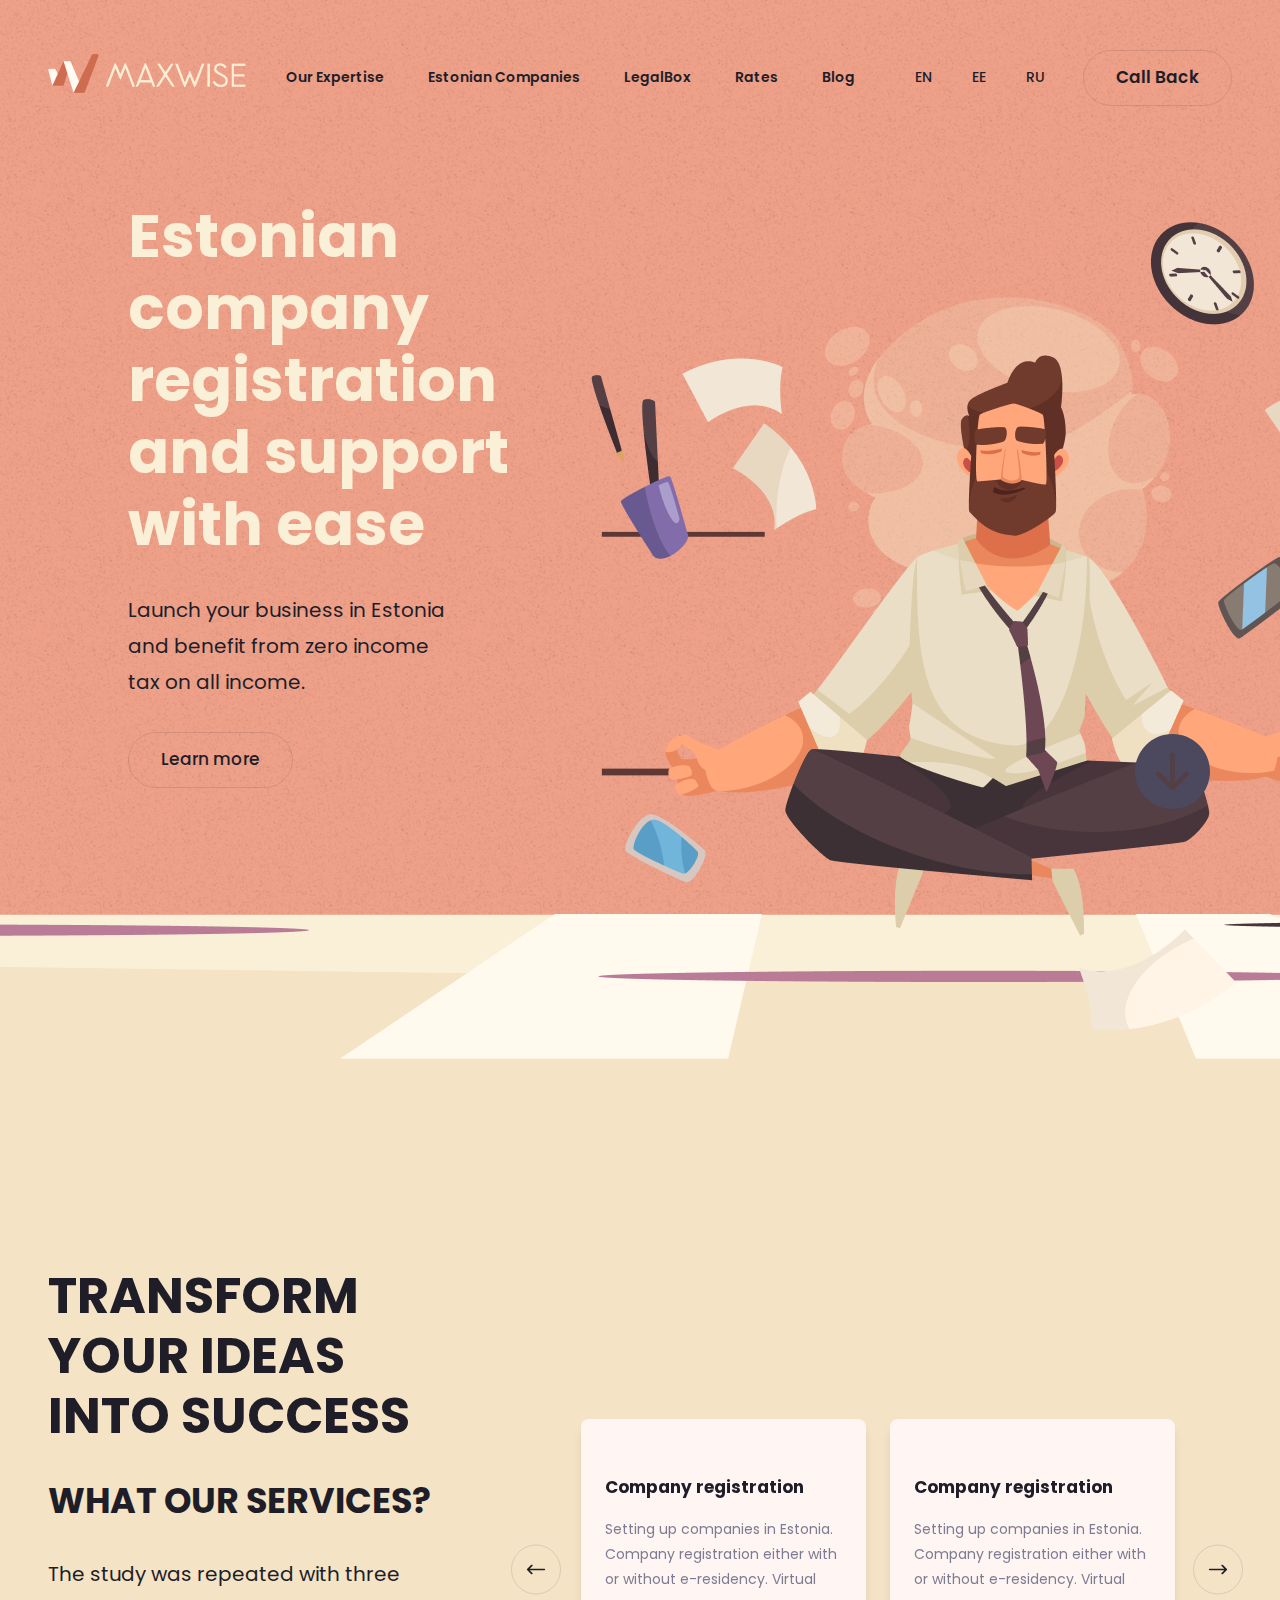
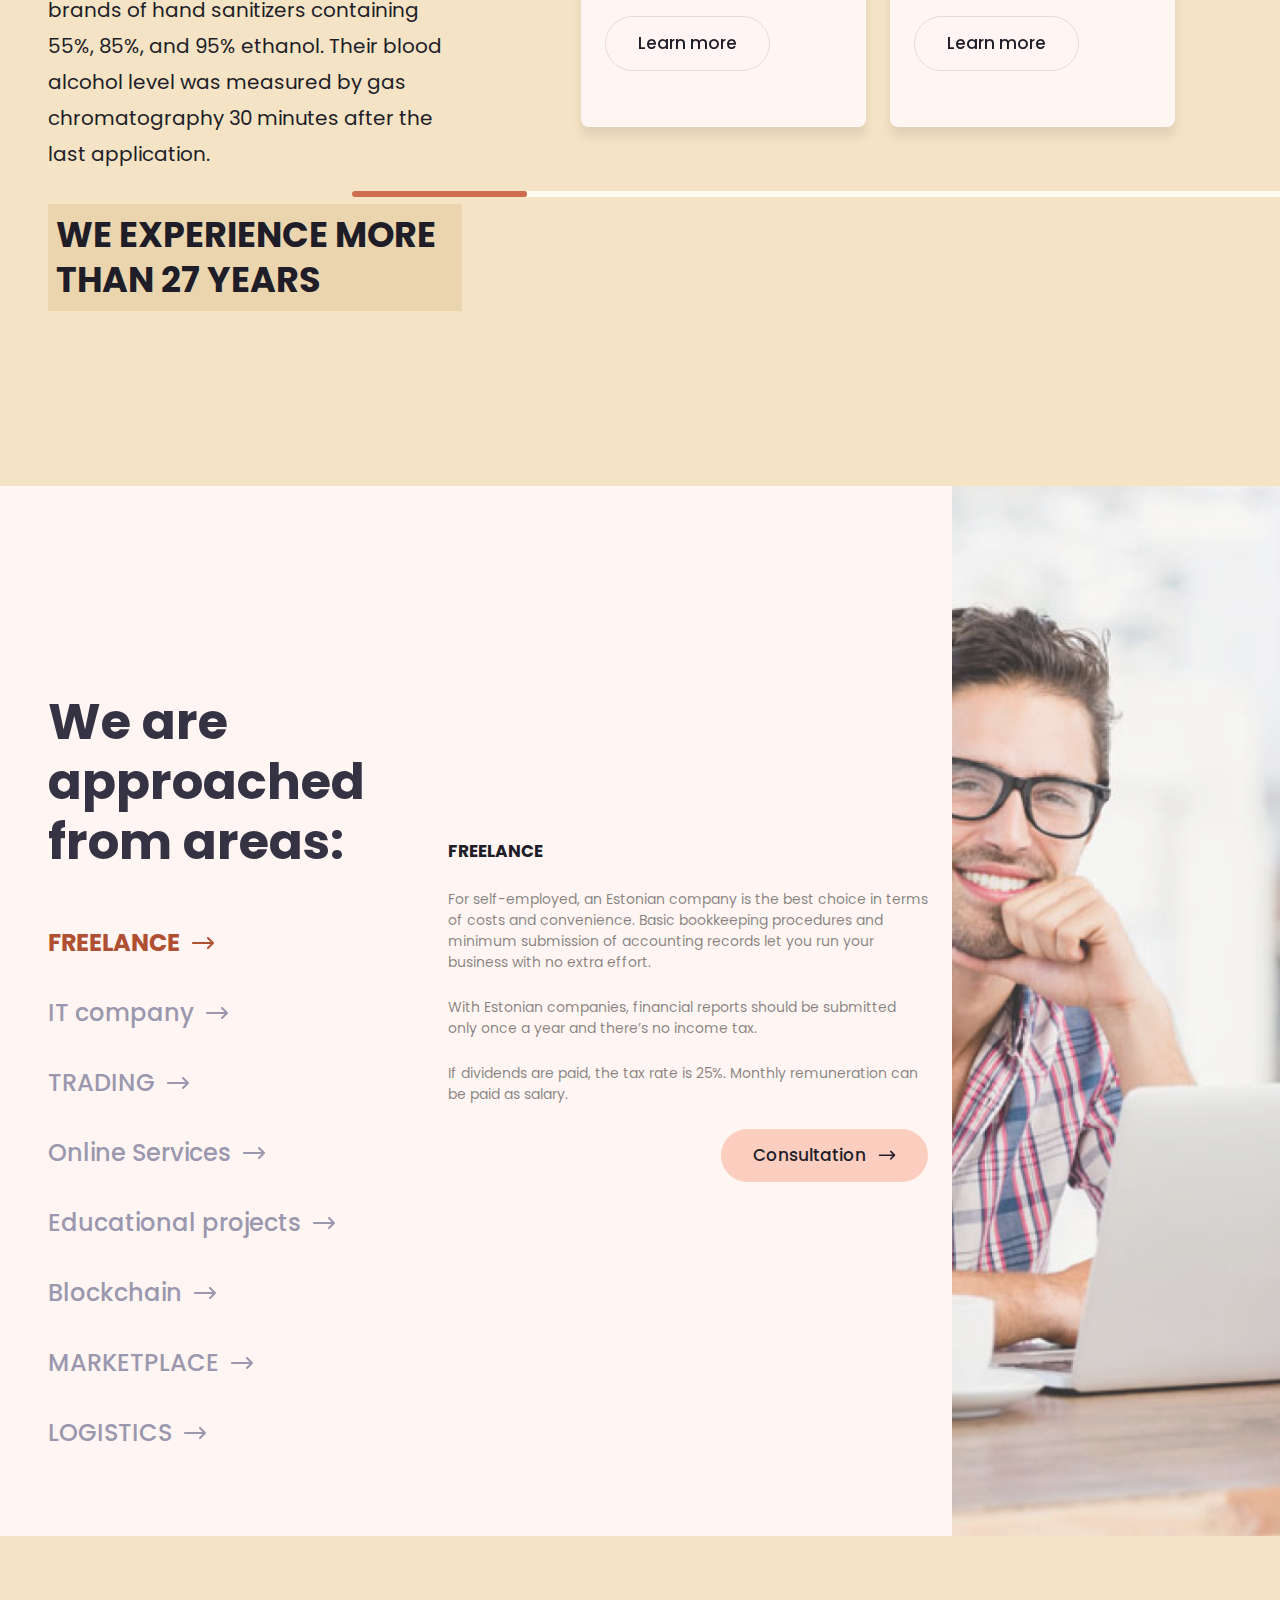
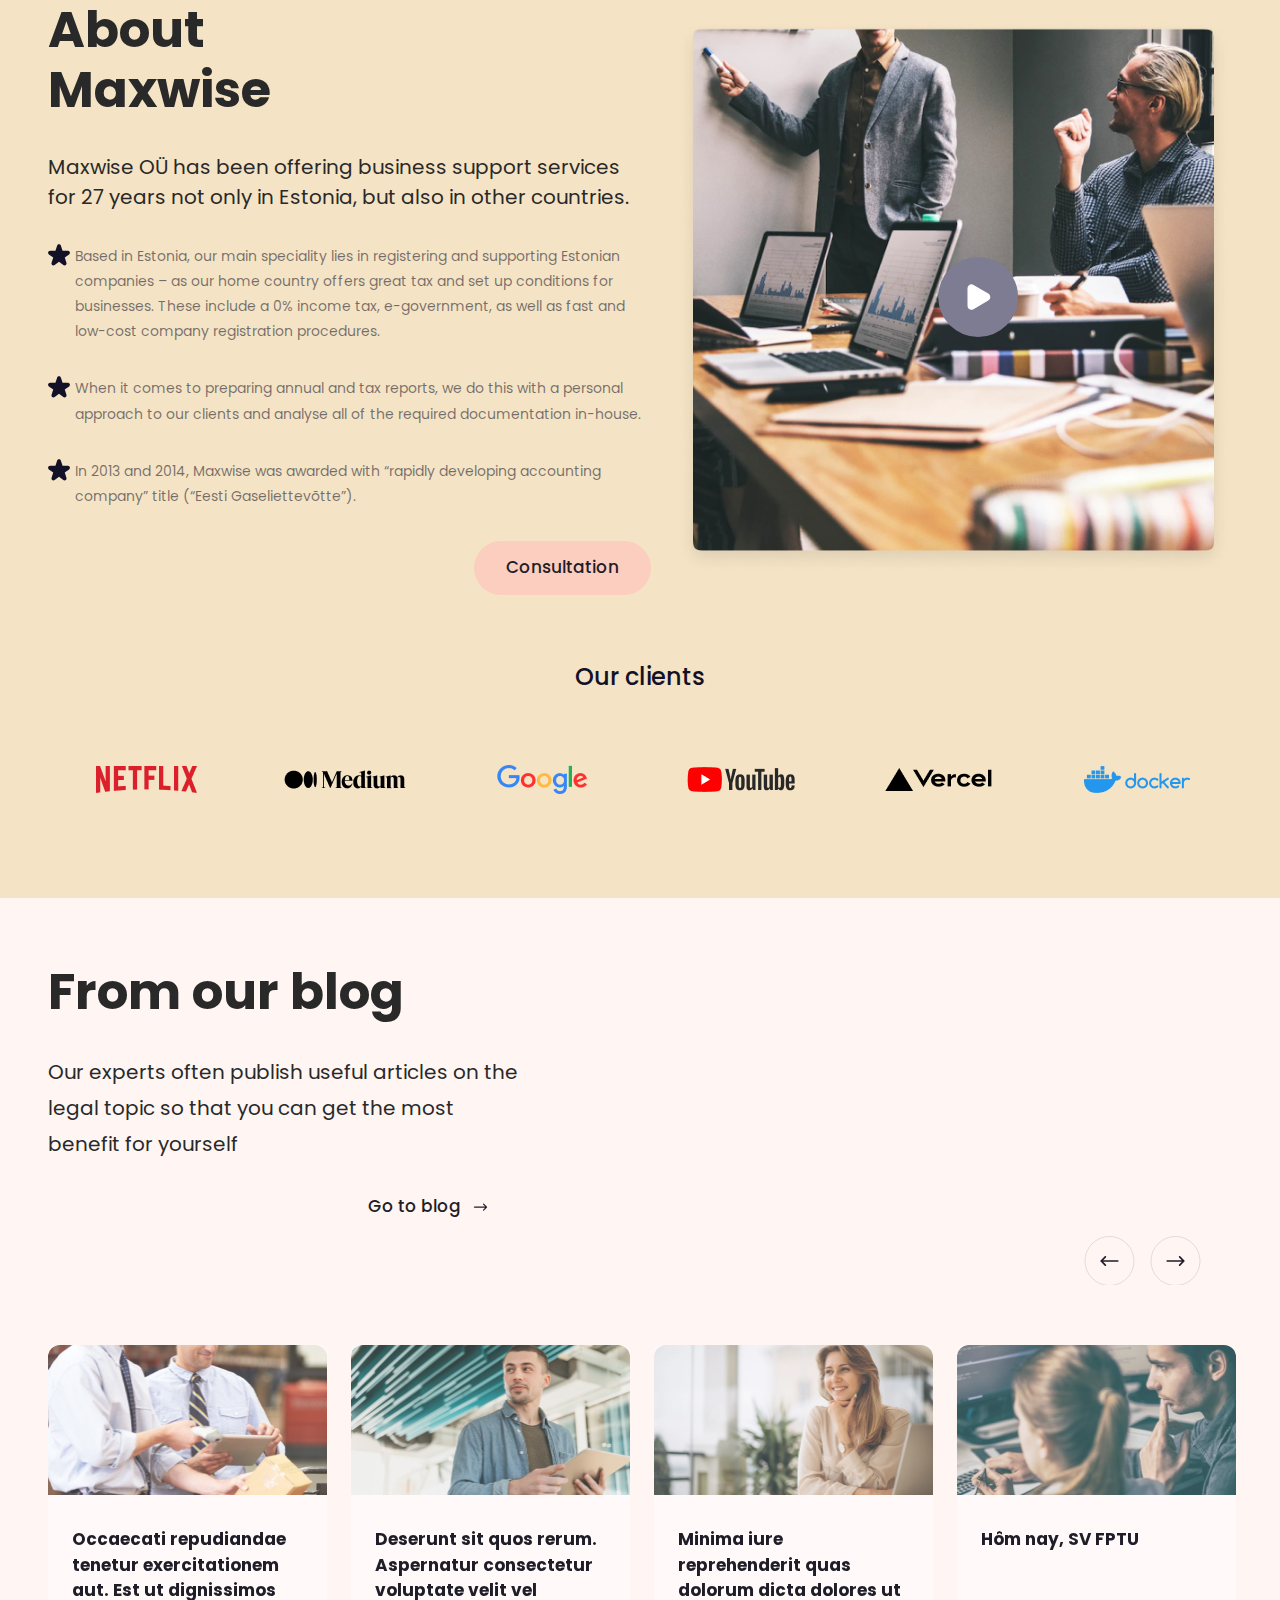
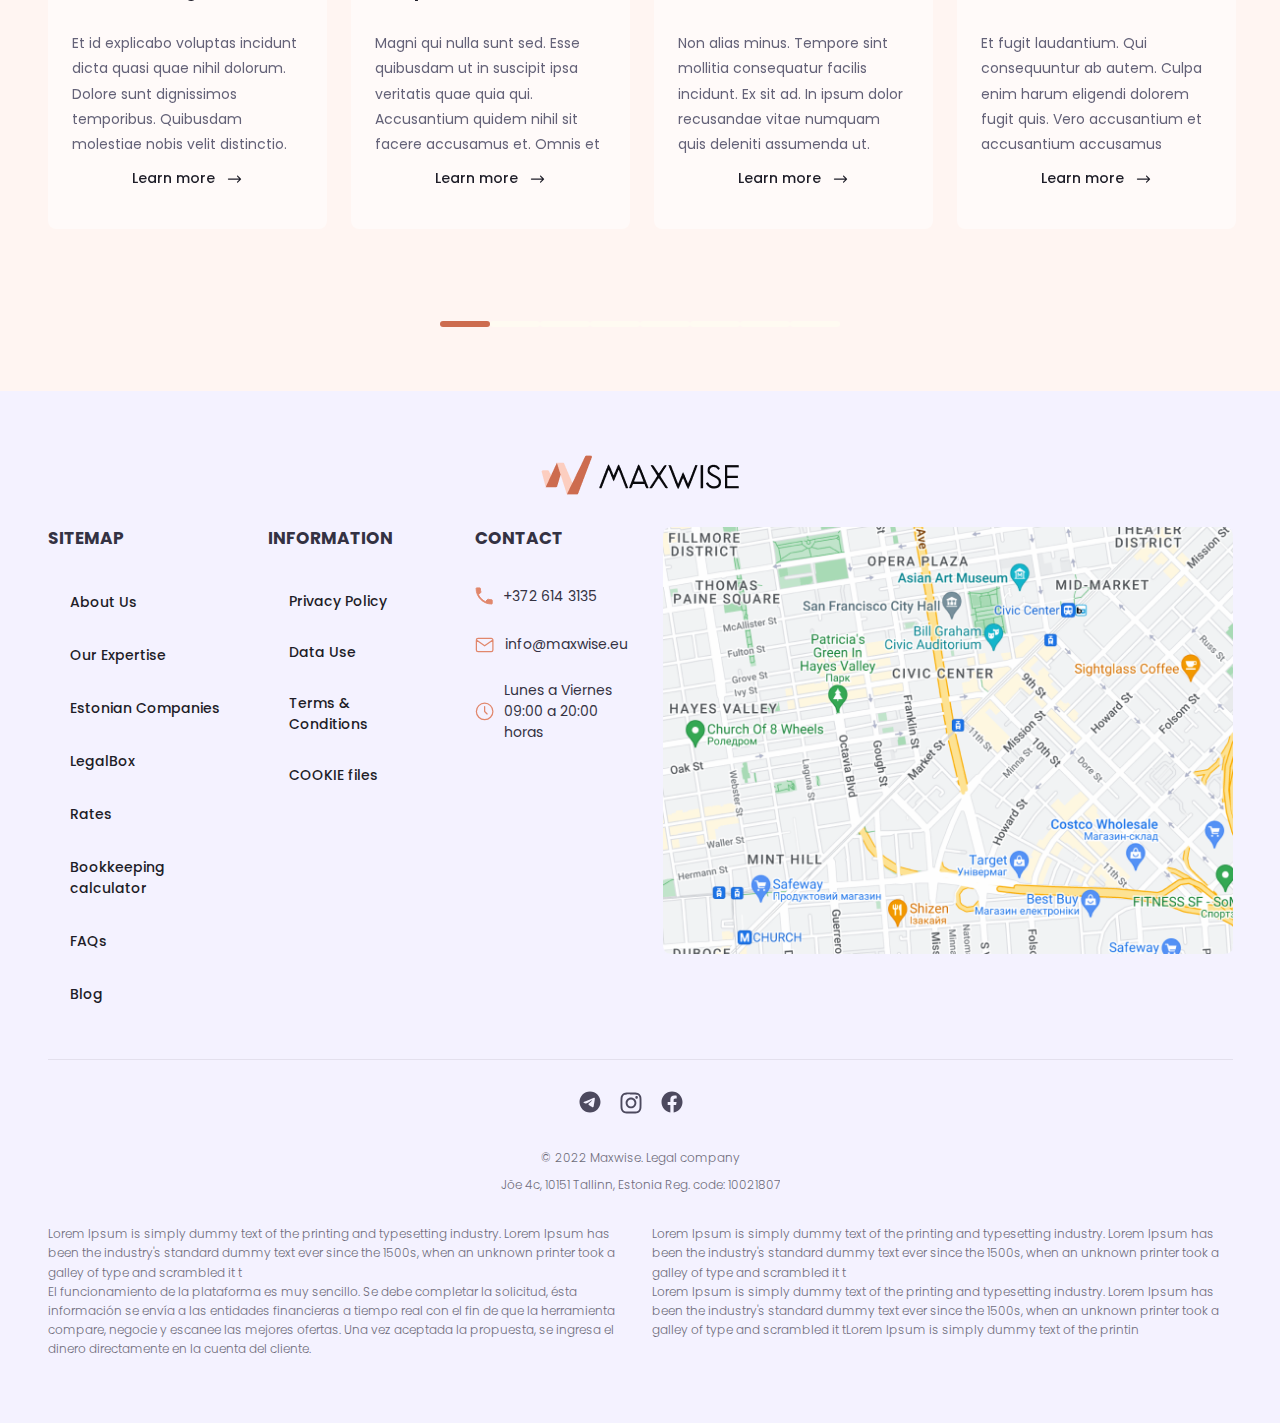
==== index.html @ 750650bb "sss" ====
<!DOCTYPE html>
<html lang="en">
<head>
    <meta charset="UTF-8">
    <meta http-equiv="X-UA-Compatible" content="IE=edge">
    <meta name="viewport" content="width=device-width, initial-scale=1.0">
    <link href="https://fonts.googleapis.com/css2?family=Poppins:wght@300;400;500;700;800&display=swap" rel="stylesheet">
    <link rel="stylesheet" href="style/slick.css">
    <link rel="stylesheet" href="style/reset.css">
    <link rel="stylesheet" href="style/style.css">
    <title>Maxwise</title>
</head>
<body class="bodyOn">
    <div class="fullpage">
       <button>
            <img src="img/fulpageArrow.svg" alt="">
       </button>
    </div>

    <header>
        <div class="wrapper">
            <a href="#" class="logoHeader">
                <img src="img/logoHeader.png" alt="Maxwise">
            </a>
            <ul>
                <li>
                    <a href="support.html">Our Expertise</a>
                </li>
                <li>
                    <a href="blog.html">Estonian Companies</a>
                </li>
                <li>
                    <a href="registration.html">LegalBox</a>
                </li>
                <li>
                    <a href="post.html">Rates</a>
                </li>
                <li>
                    <a href="blog.html">Blog</a>
                </li>
            </ul>
            <div class="toggle">
                <button>EN</button>
                <button>EE</button>
                <button>RU</button>
            </div>
            <a href="#" class="headerCall">
                Call Back
            </a>
            <div class="burger">
                <img src="img/burger.svg" alt="">
            </div>
        </div>
    </header>
    <!--Header-->

    <div class="bunner">
        <div class="wrapper">
            <div class="bunnerLeft">
                    <h1>Estonian <br> 
                        company <br>
                        registration <br>
                        and support <br>
                        with ease
                    </h1>
                    <h2>Launch your business in Estonia and benefit
                        from zero income tax on all income.</h2>
                    <a href="#" class="bunnerLeftBtn">Learn more</a>
            </div>
            <div class="bunnerImg">
                <img src="img/bunner.png" alt="">
            </div>
            <div class="bunnerRight">
                    <img src="img/bannerPlanwet.png" alt="">
            </div>
        </div>
        <div class="showContainer">
            <div class="showContainerSection">
                <svg onclick="svgClose()" width="26" height="26" viewBox="0 0 26 26" fill="none" xmlns="http://www.w3.org/2000/svg">
                    <path d="M25 1L1 25M1 1L25 25" stroke="black" stroke-width="2" stroke-linecap="round" stroke-linejoin="round"/>
                </svg>
                <div>
                    <p class="Just">Just 450EUR</p>
                    <p class="showContainerFull">for <strong>full package</strong> with e-residency applied</p>
                    <button class="showContainerButton">GET STARTED</button>
                </div>
            </div>
        </div>
    </div>
    <!--Bunner-->

    <nav class="navbar">
        <div class="navbarWrapper">
        <div class="navTop">
                <a href="#">
                    <img src="img/logoBurger.png" alt="">
                </a>
                <a href="#" class="burger-open">
                    <img src="img/close.png" alt="">
                </a>
        </div>
        <div class="navbarToggle">
                <button>EN</button>
                <button>EE</button>
                <button>RU</button>
        </div>
        <ul class="navbarNav">
                <li>
                    <a href="support.html">Our Expertise</a>
                    <img src="img/btnArrow.svg" alt="">
                </li>
                <li>
                    <a href="registration.html">Estonian Companies</a>
                    <img src="img/btnArrow.svg" alt="">
                </li>
                <li>
                    <a href="blog.html">LegalBox</a>
                    <img src="img/btnArrow.svg" alt="">
                </li>
                <li>
                    <a href="post.html">Rates</a>
                    <img src="img/btnArrow.svg" alt="">
                </li>
                <li>
                    <a href="#">Blog</a>
                    <img src="img/btnArrow.svg" alt="">
                </li>
        </ul>
        <button class="CallBack">Call Back</button>
        <div class="navbarNavFlex">
                <ul class="navbarNavFlexLeft">
                    <p>SITEMAP</p>
                    <li>
                        <a href="#">About Us</a>
                    </li>
                    <li>
                        <a href="#">Our Expertise</a>
                    </li>
                    <li>
                        <a href="#">Estonian
                            Companies</a>
                    </li>
                    <li>
                        <a href="#">LegalBox</a>
                    </li>
                    <li>
                        <a href="#">Rates</a>
                    </li>
                    <li>
                        <a href="#">Bookkeeping
                            calculator</a>
                    </li>
                    <li>
                        <a href="#">FAQs</a>
                    </li>
                    <li>
                        <a href="#">Blog</a>
                    </li>
                </ul>
                <ul class="navbarNavFlexRight">
                    <p>INFORMATION</p>
                    <li>
                        <a href="#">Privacy Policy</a>
                    </li>
                    <li>
                        <a href="#">Data Use</a>
                    </li>
                    <li>
                        <a href="#">Terms & 
                            Conditions</a>
                    </li>
                    <li>
                        <a href="#">COOKIE files</a>
                    </li>
                </ul>
        </div>
        <div class="footerContact">
            <h3>Contact</h3>
            <ul>
                <li class="footerContactPhone">
                    <a href="tel:+3726143135">+372 614 3135</a>
                </li>
                <li class="footerContactMail">
                    <a href="mail:info@maxwise.eu">info@maxwise.eu</a>
                </li>
                <li class="footerContactDate">
                    Lunes a Viernes <br>
                    09:00 a 20:00 horas
                </li>
            </ul>
        </div>
        <div class="footerBottomSocial">
                <ul>
                    <li>
                        <a href="#">
                            <svg width="22" height="22" viewBox="0 0 22 22" fill="none" xmlns="http://www.w3.org/2000/svg">
                                <path d="M21.5 10.9834C21.5 16.7824 16.799 21.4834 11 21.4834C5.20101 21.4834 0.5 16.7824 0.5 10.9834C0.5 5.18441 5.20101 0.483398 11 0.483398C16.799 0.483398 21.5 5.18441 21.5 10.9834ZM11.3763 8.23501C10.355 8.65979 8.31392 9.53899 5.25296 10.8726C4.75591 11.0703 4.49553 11.2636 4.47183 11.4527C4.43177 11.7722 4.83193 11.8981 5.37684 12.0694C5.45096 12.0927 5.52776 12.1169 5.6065 12.1425C6.14261 12.3167 6.86378 12.5206 7.23868 12.5287C7.57875 12.5361 7.95831 12.3959 8.37736 12.1081C11.2373 10.1776 12.7136 9.20178 12.8063 9.18074C12.8717 9.1659 12.9623 9.14724 13.0237 9.20181C13.0851 9.25638 13.0791 9.35972 13.0726 9.38745C13.0329 9.55644 11.4622 11.0168 10.6493 11.7725C10.3959 12.0081 10.2161 12.1752 10.1794 12.2134C10.0971 12.2989 10.0132 12.3797 9.93254 12.4575C9.43447 12.9376 9.06098 13.2977 9.95321 13.8856C10.382 14.1682 10.7251 14.4018 11.0674 14.6349C11.4412 14.8895 11.8141 15.1434 12.2965 15.4596C12.4194 15.5402 12.5367 15.6239 12.6511 15.7054C13.0861 16.0155 13.477 16.2942 13.9598 16.2497C14.2404 16.2239 14.5302 15.9601 14.6774 15.1732C15.0252 13.3137 15.709 9.28459 15.867 7.6243C15.8808 7.47884 15.8634 7.29267 15.8494 7.21095C15.8354 7.12923 15.8062 7.0128 15.7 6.9266C15.5742 6.82452 15.38 6.803 15.2931 6.80453C14.8982 6.81148 14.2923 7.02217 11.3763 8.23501Z" fill="#4C495E"/>
                            </svg>    
                        </a>
                    </li>
                    <li>
                        <a href="#">
                            <svg width="24" height="25" viewBox="0 0 24 25" fill="none" xmlns="http://www.w3.org/2000/svg">
                                <path d="M12.001 2.4834C9.14933 2.4834 8.79145 2.49587 7.67144 2.54684C6.55362 2.59802 5.79061 2.775 5.12298 3.03465C4.43237 3.30284 3.84656 3.6616 3.26292 4.24545C2.67886 4.82908 2.3201 5.4149 2.05104 6.10528C1.79072 6.77313 1.61353 7.53636 1.56322 8.65374C1.51313 9.77376 1.5 10.1319 1.5 12.9835C1.5 15.8352 1.51269 16.1919 1.56344 17.312C1.61485 18.4298 1.79182 19.1928 2.05126 19.8604C2.31966 20.551 2.67842 21.1368 3.26227 21.7205C3.84568 22.3045 4.4315 22.6642 5.12166 22.9324C5.78973 23.192 6.55296 23.369 7.67056 23.4202C8.79058 23.4711 9.14824 23.4836 11.9997 23.4836C14.8515 23.4836 15.2083 23.4711 16.3283 23.4202C17.4462 23.369 18.21 23.192 18.8781 22.9324C19.5685 22.6642 20.1534 22.3045 20.7369 21.7205C21.3209 21.1368 21.6797 20.551 21.9487 19.8606C22.2069 19.1928 22.3841 18.4296 22.4366 17.3122C22.4869 16.1922 22.5 15.8352 22.5 12.9835C22.5 10.1319 22.4869 9.77397 22.4366 8.65396C22.3841 7.53614 22.2069 6.77313 21.9487 6.1055C21.6797 5.4149 21.3209 4.82908 20.7369 4.24545C20.1528 3.66138 19.5687 3.30263 18.8775 3.03465C18.2081 2.775 17.4446 2.59802 16.3268 2.54684C15.2068 2.49587 14.8502 2.4834 11.9977 2.4834H12.001ZM11.059 4.37561C11.3386 4.37517 11.6505 4.37561 12.001 4.37561C14.8045 4.37561 15.1368 4.38567 16.2439 4.43598C17.2677 4.48279 17.8233 4.65386 18.1934 4.79758C18.6834 4.98789 19.0328 5.2154 19.4001 5.5829C19.7676 5.9504 19.9951 6.30041 20.1858 6.79041C20.3295 7.1601 20.5008 7.71573 20.5474 8.73949C20.5977 9.84638 20.6087 10.1789 20.6087 12.9811C20.6087 15.7833 20.5977 16.1158 20.5474 17.2227C20.5006 18.2465 20.3295 18.8021 20.1858 19.1718C19.9955 19.6618 19.7676 20.0107 19.4001 20.378C19.0326 20.7455 18.6836 20.973 18.1934 21.1633C17.8237 21.3077 17.2677 21.4783 16.2439 21.5251C15.137 21.5754 14.8045 21.5864 12.001 21.5864C9.19724 21.5864 8.86495 21.5754 7.75807 21.5251C6.73431 21.4779 6.17867 21.3068 5.80833 21.1631C5.31832 20.9728 4.96832 20.7453 4.60081 20.3778C4.23331 20.0103 4.00581 19.6611 3.81506 19.1709C3.67134 18.8012 3.50005 18.2456 3.45346 17.2218C3.40314 16.1149 3.39308 15.7824 3.39308 12.9785C3.39308 10.1745 3.40314 9.84376 3.45346 8.73687C3.50027 7.71311 3.67134 7.15748 3.81506 6.78735C4.00537 6.29734 4.23331 5.94734 4.60081 5.57984C4.96832 5.21233 5.31832 4.98483 5.80833 4.79408C6.17845 4.6497 6.73431 4.47908 7.75807 4.43204C8.7267 4.38829 9.10208 4.37517 11.059 4.37298V4.37561ZM17.6059 6.11906C16.9102 6.11906 16.3458 6.68279 16.3458 7.37864C16.3458 8.07427 16.9102 8.63865 17.6059 8.63865C18.3015 8.63865 18.8659 8.07427 18.8659 7.37864C18.8659 6.683 18.3015 6.11906 17.6059 6.11906ZM12.001 7.59126C9.02311 7.59126 6.60874 10.0056 6.60874 12.9835C6.60874 15.9614 9.02311 18.3747 12.001 18.3747C14.9789 18.3747 17.3924 15.9614 17.3924 12.9835C17.3924 10.0056 14.9789 7.59126 12.001 7.59126ZM12.001 9.48347C13.9339 9.48347 15.501 11.0504 15.501 12.9835C15.501 14.9164 13.9339 16.4835 12.001 16.4835C10.0679 16.4835 8.50095 14.9164 8.50095 12.9835C8.50095 11.0504 10.0679 9.48347 12.001 9.48347Z" fill="#4C495E"/>
                            </svg>    
                        </a>
                    </li>
                    <li>
                        <a href="#">
                            <svg width="22" height="22" viewBox="0 0 22 22" fill="none" xmlns="http://www.w3.org/2000/svg">
                                <path d="M21.5004 11.0476C21.5004 5.21313 16.7993 0.483398 11.0002 0.483398C5.2011 0.483398 0.5 5.21313 0.5 11.0476C0.5 16.3204 4.33977 20.6909 9.35955 21.4834V14.1013H6.69348V11.0476H9.35955V8.72015C9.35955 6.0725 10.9272 4.61003 13.3256 4.61003C14.4744 4.61003 15.6761 4.81636 15.6761 4.81636V7.41613H14.352C13.0476 7.41613 12.6409 8.23046 12.6409 9.0659V11.0476H15.553L15.0875 14.1013H12.6409V21.4834C17.6606 20.6909 21.5004 16.3204 21.5004 11.0476Z" fill="#4C495E"/>
                            </svg>    
                        </a>
                    </li>
                </ul>
        </div>
        </div>
    </nav>
    <!--Navigation-->

    <div class="transformSection">
        <div class="wrapper">
            <div class="transformSectionLeft">
                <h2>TRANSFORM YOUR IDEAS INTO SUCCESS</h2>
                <h3>WHAT OUR SERVICES?</h3>
                <p>The study was repeated with three brands of hand sanitizers containing 55%, 85%, and 95% ethanol. Their blood alcohol level was measured by gas chromatography 30 minutes after the last application. </p>
                <h4>WE EXPERIENCE MORE THAN 27 YEARS</h4>
            </div>
            <div class="transformSectionRight">
                <div class="transformSliderArrow">
                    <div class="transformSliderPrev">
                        <svg width="20" height="10" viewBox="0 0 20 10" fill="none" xmlns="http://www.w3.org/2000/svg">
                            <path d="M6.42292 1.42259C6.74835 1.09715 6.74835 0.569513 6.42292 0.244077C6.09748 -0.0813601 5.56984 -0.0813601 5.2444 0.244076L1.07774 4.41074C0.752301 4.73618 0.752301 5.26382 1.07774 5.58925L5.2444 9.75592C5.56984 10.0814 6.09748 10.0814 6.42291 9.75592C6.74835 9.43048 6.74835 8.90285 6.42291 8.57741L3.67884 5.83333L18.3337 5.83333C18.7939 5.83333 19.167 5.46024 19.167 5C19.167 4.53976 18.7939 4.16667 18.3337 4.16667L3.67884 4.16666L6.42292 1.42259Z" fill="#1E1D28"/>
                        </svg>    
                    </div>
                    <div class="transformSliderNext">
                        <svg width="20" height="10" viewBox="0 0 20 10" fill="none" xmlns="http://www.w3.org/2000/svg">
                            <path d="M13.5771 8.57741C13.2516 8.90285 13.2516 9.43049 13.5771 9.75592C13.9025 10.0814 14.4302 10.0814 14.7556 9.75592L18.9223 5.58926C19.2477 5.26382 19.2477 4.73618 18.9223 4.41075L14.7556 0.244078C14.4302 -0.0813593 13.9025 -0.0813593 13.5771 0.244078C13.2516 0.569515 13.2516 1.09715 13.5771 1.42259L16.3212 4.16667H1.66634C1.2061 4.16667 0.833008 4.53976 0.833008 5C0.833008 5.46024 1.2061 5.83333 1.66634 5.83333H16.3212L13.5771 8.57741Z" fill="#1E1D28"/>
                        </svg>  
                    </div>
                </div>
                <div class="transformSlider">
                    <div class="transformItem">
                        <h3>Company registration</h3>
                        <p>Setting up companies in Estonia.
                            Company registration either with or without e-residency.
                            Virtual office and Contract person in Estonia included.</p>
                            <button>Learn more</button>
                    </div>
                    <div class="transformItem">
                        <h3>Company registration</h3>
                        <p>Setting up companies in Estonia.
                            Company registration either with or without e-residency.
                            Virtual office and Contract person in Estonia included.</p>
                            <button>Learn more</button>
                    </div>
                    <div class="transformItem">
                        <h3>Legal support</h3>
                        <p>Documents preparation for the whole life cycle of companies.
                            Sell/buy, shareholder, service agreements.
                            General meetings management and preparation.</p>
                            <button>Learn more</button>
                    </div>
                    <div class="transformItem">
                        <h3>Accounting, Audit</h3>
                        <p>Bookkeeping services for Estonian companies.
                            VAT Return filling and submitting
                            TAX Return filing and submitting
                            Annual Financial Statement preparation.
                            Audit support.</p>
                            <button>Learn more</button>
                    </div>
                    <div class="transformItem">
                        <h3>Open bank account</h3>
                        <p>Opening accounts in banks and payment institutions.
                            Compliance documents preparation.
                            Filling out the KYC documents.
                            Verification and Identification preparation.</p>
                            <button>Learn more</button>
                    </div>
                    <div class="transformItem">
                        <h3>Tax assistant</h3>
                        <p>Issuing Tax legal opinion
                            Proceeding of VAT Compliance
                            Cross- border taxation rules appliance</p>
                            <button>Learn more</button>
                    </div>
                </div>
                <div class="transformSliderDots"></div>
            </div>
        </div>
    </div>
    <!--TRANSFORM YOUR IDEAS INTO SUCCESS-->

    <div class="fromAreas">
        <div class="wrapper">
            <div class="fromAreasLeft">
                <h2>We are approached from areas:</h2>
                <ul class="tabs">
                    <li>
                        <a href="#tab1">FREELANCE 
                        </a>
                        <svg width="22" height="12" viewBox="0 0 22 12" fill="none" xmlns="http://www.w3.org/2000/svg">
                            <path d="M15.2929 10.2929C14.9024 10.6834 14.9024 11.3166 15.2929 11.7071C15.6834 12.0976 16.3166 12.0976 16.7071 11.7071L21.7071 6.70711C22.0976 6.31658 22.0976 5.68342 21.7071 5.29289L16.7071 0.292894C16.3166 -0.0976312 15.6834 -0.0976312 15.2929 0.292894C14.9024 0.683417 14.9024 1.31658 15.2929 1.70711L18.5858 5H1C0.447715 5 0 5.44772 0 6C0 6.55229 0.447715 7 1 7H18.5858L15.2929 10.2929Z" fill="#9A97AE"/>
                        </svg>   
                    </li>
                    <li>
                        <a href="#tab2">IT company</a>
                        <svg width="22" height="12" viewBox="0 0 22 12" fill="none" xmlns="http://www.w3.org/2000/svg">
                            <path d="M15.2929 10.2929C14.9024 10.6834 14.9024 11.3166 15.2929 11.7071C15.6834 12.0976 16.3166 12.0976 16.7071 11.7071L21.7071 6.70711C22.0976 6.31658 22.0976 5.68342 21.7071 5.29289L16.7071 0.292894C16.3166 -0.0976312 15.6834 -0.0976312 15.2929 0.292894C14.9024 0.683417 14.9024 1.31658 15.2929 1.70711L18.5858 5H1C0.447715 5 0 5.44772 0 6C0 6.55229 0.447715 7 1 7H18.5858L15.2929 10.2929Z" fill="#9A97AE"/>
                        </svg>    
                    </li>
                    <li>
                        <a href="#tab3">TRADING</a>
                        <svg width="22" height="12" viewBox="0 0 22 12" fill="none" xmlns="http://www.w3.org/2000/svg">
                            <path d="M15.2929 10.2929C14.9024 10.6834 14.9024 11.3166 15.2929 11.7071C15.6834 12.0976 16.3166 12.0976 16.7071 11.7071L21.7071 6.70711C22.0976 6.31658 22.0976 5.68342 21.7071 5.29289L16.7071 0.292894C16.3166 -0.0976312 15.6834 -0.0976312 15.2929 0.292894C14.9024 0.683417 14.9024 1.31658 15.2929 1.70711L18.5858 5H1C0.447715 5 0 5.44772 0 6C0 6.55229 0.447715 7 1 7H18.5858L15.2929 10.2929Z" fill="#9A97AE"/>
                        </svg>   
                    </li>
                    <li>
                        <a href="#tab4">Online Services</a>
                        <svg width="22" height="12" viewBox="0 0 22 12" fill="none" xmlns="http://www.w3.org/2000/svg">
                            <path d="M15.2929 10.2929C14.9024 10.6834 14.9024 11.3166 15.2929 11.7071C15.6834 12.0976 16.3166 12.0976 16.7071 11.7071L21.7071 6.70711C22.0976 6.31658 22.0976 5.68342 21.7071 5.29289L16.7071 0.292894C16.3166 -0.0976312 15.6834 -0.0976312 15.2929 0.292894C14.9024 0.683417 14.9024 1.31658 15.2929 1.70711L18.5858 5H1C0.447715 5 0 5.44772 0 6C0 6.55229 0.447715 7 1 7H18.5858L15.2929 10.2929Z" fill="#9A97AE"/>
                        </svg>   
                    </li>
                    <li>
                        <a href="#tab5">Educational projects</a>
                        <svg width="22" height="12" viewBox="0 0 22 12" fill="none" xmlns="http://www.w3.org/2000/svg">
                            <path d="M15.2929 10.2929C14.9024 10.6834 14.9024 11.3166 15.2929 11.7071C15.6834 12.0976 16.3166 12.0976 16.7071 11.7071L21.7071 6.70711C22.0976 6.31658 22.0976 5.68342 21.7071 5.29289L16.7071 0.292894C16.3166 -0.0976312 15.6834 -0.0976312 15.2929 0.292894C14.9024 0.683417 14.9024 1.31658 15.2929 1.70711L18.5858 5H1C0.447715 5 0 5.44772 0 6C0 6.55229 0.447715 7 1 7H18.5858L15.2929 10.2929Z" fill="#9A97AE"/>
                        </svg>   
                    </li>
                    <li>
                        <a href="#tab6">Blockchain</a>
                        <svg width="22" height="12" viewBox="0 0 22 12" fill="none" xmlns="http://www.w3.org/2000/svg">
                            <path d="M15.2929 10.2929C14.9024 10.6834 14.9024 11.3166 15.2929 11.7071C15.6834 12.0976 16.3166 12.0976 16.7071 11.7071L21.7071 6.70711C22.0976 6.31658 22.0976 5.68342 21.7071 5.29289L16.7071 0.292894C16.3166 -0.0976312 15.6834 -0.0976312 15.2929 0.292894C14.9024 0.683417 14.9024 1.31658 15.2929 1.70711L18.5858 5H1C0.447715 5 0 5.44772 0 6C0 6.55229 0.447715 7 1 7H18.5858L15.2929 10.2929Z" fill="#9A97AE"/>
                        </svg>   
                    </li>
                    <li>
                        <a href="#tab7">MARKETPLACE</a>
                        <svg width="22" height="12" viewBox="0 0 22 12" fill="none" xmlns="http://www.w3.org/2000/svg">
                            <path d="M15.2929 10.2929C14.9024 10.6834 14.9024 11.3166 15.2929 11.7071C15.6834 12.0976 16.3166 12.0976 16.7071 11.7071L21.7071 6.70711C22.0976 6.31658 22.0976 5.68342 21.7071 5.29289L16.7071 0.292894C16.3166 -0.0976312 15.6834 -0.0976312 15.2929 0.292894C14.9024 0.683417 14.9024 1.31658 15.2929 1.70711L18.5858 5H1C0.447715 5 0 5.44772 0 6C0 6.55229 0.447715 7 1 7H18.5858L15.2929 10.2929Z" fill="#9A97AE"/>
                        </svg>   
                    </li>
                    <li>
                        <a href="#tab8">LOGISTICS</a>
                        <svg width="22" height="12" viewBox="0 0 22 12" fill="none" xmlns="http://www.w3.org/2000/svg">
                            <path d="M15.2929 10.2929C14.9024 10.6834 14.9024 11.3166 15.2929 11.7071C15.6834 12.0976 16.3166 12.0976 16.7071 11.7071L21.7071 6.70711C22.0976 6.31658 22.0976 5.68342 21.7071 5.29289L16.7071 0.292894C16.3166 -0.0976312 15.6834 -0.0976312 15.2929 0.292894C14.9024 0.683417 14.9024 1.31658 15.2929 1.70711L18.5858 5H1C0.447715 5 0 5.44772 0 6C0 6.55229 0.447715 7 1 7H18.5858L15.2929 10.2929Z" fill="#9A97AE"/>
                        </svg>   
                    </li>
                </ul>
            </div>
        </div>
        <div class="fromAreasRight">
            <div  id="tab1" class="fromAreasTabsContainer tabsPositionSvg">
                <div class="fromAreasTabsContainerLeft">
                    <h3>FREELANCE</h3>
                    <p>For self-employed, an Estonian company is the best choice in terms of costs and convenience. Basic bookkeeping procedures and minimum submission of accounting records let you run your business with no extra effort.</p>
                    <p>With Estonian companies, financial reports should be submitted only once a year and there’s no income tax. </p>
                    <p>If dividends are paid, the tax rate is 25%. Monthly remuneration can be paid as salary.</p>
                    <div class="fromAreasBtn">
                    <button class="fromAreas1Btn">Consultation</button>
                    </div>
                </div>
                <div class="fromAreasTabsContainerRight">
                    <svg class="closeSvgBlog" width="26" height="26" viewBox="0 0 26 26" fill="none" xmlns="http://www.w3.org/2000/svg">
                        <path d="M25 1L1 25M1 1L25 25" stroke="black" stroke-width="2" stroke-linecap="round" stroke-linejoin="round"/>
                    </svg>
                    <img src="img/ImageFX.png" alt="" class="desctopImg">
                    <h3>FREELANCE</h3>
                    <img src="img/blogMibileImg1.png" alt="" class="blogMibileImg">
                </div>
            </div>

            <div  id="tab2" class="fromAreasTabsContainer tabsPositionSvg">
                <div class="fromAreasTabsContainerLeft">
                    <h3>IT company</h3>
                    <p>An Estonia company for IT businesses allows to run big projects without the tax burden (before dividends withdraw). </p>
                    <p>The country’s tax-friendly environment for businesses also means that you don’t pay income tax.</p>
                    <div class="fromAreasBtn">
                        <button class="fromAreas0Btn">Learn more</button>
                        <button class="fromAreas1Btn">Consultation</button>
                    </div>
                </div>
                <div class="fromAreasTabsContainerRight">
                    <svg class="closeSvgBlog" width="26" height="26" viewBox="0 0 26 26" fill="none" xmlns="http://www.w3.org/2000/svg">
                        <path d="M25 1L1 25M1 1L25 25" stroke="black" stroke-width="2" stroke-linecap="round" stroke-linejoin="round"/>
                    </svg>
                    <img src="img/ImageFX2.png" alt="" class="desctopImg">
                    <h3>IT company</h3>
                    <img src="img/blogMibileImg2.png" alt="" class="blogMibileImg">
                </div>
            </div>
            
            <div  id="tab3" class="fromAreasTabsContainer tabsPositionSvg">
                <div class="fromAreasTabsContainerLeft">
                    <h3>TRADING</h3>
                    <p>If international trade is organized through an Estonian company, there’s no corporate income tax.</p>
                    <p>To work in and outside the EU, you can register the Estonian VAT and EORI numbers.</p>
                    <p>With the <a href="#"> e-residency card</a>, the Estonian company can also be managed remotely.</p>
                    <div class="fromAreasBtn">
                        <button class="fromAreas0Btn">Learn more</button>
                        <button class="fromAreas1Btn">Consultation</button>
                    </div>
                </div>
                <div class="fromAreasTabsContainerRight">
                    <svg class="closeSvgBlog" width="26" height="26" viewBox="0 0 26 26" fill="none" xmlns="http://www.w3.org/2000/svg">
                        <path d="M25 1L1 25M1 1L25 25" stroke="black" stroke-width="2" stroke-linecap="round" stroke-linejoin="round"/>
                    </svg>
                    <img src="img/ImageFX3.png" alt="" class="desctopImg">
                    <h3>TRADING</h3>
                    <img src="img/blogMibileImg3.png" alt="" class="blogMibileImg">
                </div>
            </div>

            <div  id="tab4" class="fromAreasTabsContainer tabsPositionSvg">
                <div class="fromAreasTabsContainerLeft">
                    <h3>Online Services</h3>
                    <p>For various service providers, such as ticket, event, telecommunication and other services, an Estonian company is a cost-effective solution, taking unnecessary stress from running your business.</p>
                    <p>All reports for Estonian companies can be submitted electronically and follow simple bookkeeping procedures, plus there’s no income tax.</p>
                    <p>What’s more, for businesses providing their services online, you can apply for the MOSS scheme and obtain an Estonian VAT number.</p>
                    <div class="fromAreasBtn">
                        <button class="fromAreas0Btn">Learn more</button>
                        <button class="fromAreas1Btn">Consultation</button>
                    </div>
                </div>
                <div class="fromAreasTabsContainerRight">
                    <svg class="closeSvgBlog" width="26" height="26" viewBox="0 0 26 26" fill="none" xmlns="http://www.w3.org/2000/svg">
                        <path d="M25 1L1 25M1 1L25 25" stroke="black" stroke-width="2" stroke-linecap="round" stroke-linejoin="round"/>
                    </svg>
                    <img src="img/ImageFX4.png" alt="" class="desctopImg">
                    <h3>Online Services</h3>
                    <img src="img/blogMibileImg4.png" alt="" class="blogMibileImg">
                </div>
            </div>

            <div  id="tab5" class="fromAreasTabsContainer tabsPositionSvg">
                <div class="fromAreasTabsContainerLeft">
                    <p>The online educational services can immensely benefit from running their business in Estonia.</p>
                    <p> If you sell your digital services within the EU, you can apply for the MOSS scheme and obtain an Estonian VAT number.</p>
                    <p>All reports for Estonian companies can be submitted electronically and follow simple bookkeeping procedures, plus you will not be charged for income tax.</p>
                    <div class="fromAreasBtn">
                        <button class="fromAreas0Btn">Learn more</button>
                        <button class="fromAreas1Btn">Consultation</button>
                    </div>
                </div>
                <div class="fromAreasTabsContainerRight">
                    <svg class="closeSvgBlog" width="26" height="26" viewBox="0 0 26 26" fill="none" xmlns="http://www.w3.org/2000/svg">
                        <path d="M25 1L1 25M1 1L25 25" stroke="black" stroke-width="2" stroke-linecap="round" stroke-linejoin="round"/>
                    </svg>
                    <img src="img/ImageFX5.png" alt="" class="desctopImg">
                    <img src="img/blogMibileImg5.png" alt="" class="blogMibileImg">
                </div>
            </div>
            
            <div  id="tab6" class="fromAreasTabsContainer tabsPositionSvg">
                <div class="fromAreasTabsContainerLeft">
                    <h3>Blockchain</h3>
                    <p>An Estonian company is an excellent choice for cryptocurrency businesses. In Estonia, it is easy to obtain a <a href="#">license</a> and it permits to do both – client`s wallet administration and cryptocurrency conversion to fiat-currency.</p>
                    <p>What’s more, having obtained the Estonian e-residency card, the company can be managed from any corner of the world and there’s no income tax for purchases and sale transactions.</p>
                    <div class="fromAreasBtn">
                        <button class="fromAreas0Btn">Learn more</button>
                        <button class="fromAreas1Btn">Consultation</button>
                    </div>
                </div>
                <div class="fromAreasTabsContainerRight">
                    <svg class="closeSvgBlog" width="26" height="26" viewBox="0 0 26 26" fill="none" xmlns="http://www.w3.org/2000/svg">
                        <path d="M25 1L1 25M1 1L25 25" stroke="black" stroke-width="2" stroke-linecap="round" stroke-linejoin="round"/>
                    </svg>
                    <img src="img/ImageFX6.png" alt="" class="desctopImg">
                    <h3>Blockchain</h3>
                    <img src="img/blogMibileImg6.png" alt="" class="blogMibileImg">
                </div>
            </div>

            <div  id="tab7" class="fromAreasTabsContainer tabsPositionSvg">
                <div class="fromAreasTabsContainerLeft">
                    <h3>MARKETPLACE</h3>
                    <p>If you are trading or providing services on your website, an Estonian company is a time-saving and cost-effective solution.</p>
                    <p>All reports for Estonian companies can be submitted electronically and follow simple bookkeeping procedures. Our accounts will provide an automated data entry on transactions generated from the merchant accounts.</p>
                    <p>What’s more, you can apply for the MOSS scheme and obtain an Estonian VAT number and there’s no income tax.</p>
                    <div class="fromAreasBtn">
                        <button class="fromAreas0Btn">Learn more</button>
                        <button class="fromAreas1Btn">Consultation</button>
                    </div>
                </div>
                <div class="fromAreasTabsContainerRight">
                    <svg class="closeSvgBlog" width="26" height="26" viewBox="0 0 26 26" fill="none" xmlns="http://www.w3.org/2000/svg">
                        <path d="M25 1L1 25M1 1L25 25" stroke="black" stroke-width="2" stroke-linecap="round" stroke-linejoin="round"/>
                    </svg>
                    <img src="img/ImageFX7.png" alt="" class="desctopImg">
                    <h3>MARKETPLACE</h3>
                    <img src="img/blogMibileImg7.png" alt="" class="blogMibileImg">
                </div>
            </div>

            <div  id="tab8" class="fromAreasTabsContainer tabsPositionSvg">
                <div class="fromAreasTabsContainerLeft">
                    <h3>LOGISTICS</h3>
                    <p>For transport and logistic companies, having an Estonian company means you can manage your business with no extra effort and costs.</p>
                    <p>There’s no income tax in Estonia and it is only in the case of dividend distribution when tax will be charged at a 25% rate.</p>
                    <p>If a company has employees working outside Estonia, no taxes have to be paid in Estonia.</p>
                    <p>Minimum submission of accounting records, basic bookkeeping procedures and the financial reports that have to be submitted only once a year –– are just some of the few more benefits.</p>
                    <div class="fromAreasBtn">
                        <button class="fromAreas0Btn">Learn more</button>
                        <button class="fromAreas1Btn">Consultation</button>
                    </div>
                </div>
                <div class="fromAreasTabsContainerRight">
                    <svg class="closeSvgBlog" width="26" height="26" viewBox="0 0 26 26" fill="none" xmlns="http://www.w3.org/2000/svg">
                        <path d="M25 1L1 25M1 1L25 25" stroke="black" stroke-width="2" stroke-linecap="round" stroke-linejoin="round"/>
                    </svg>
                    <img src="img/ImageFX8.png" alt="" class="desctopImg">
                    <h3>LOGISTICS</h3>
                    <img src="img/blogMibileImg8.png" alt="" class="blogMibileImg">
                </div>
            </div>
        </div>
    </div>
    <!--We are approached from areas:-->

    <div class="aboutMaxwise">
        <div class="wrapper">
            <div class="aboutMaxwiseContainer">
                <div class="aboutMaxwiseLeft">
                    <h2>About <br>
                        Maxwise</h2>
                        <p class="aboutMaxwiseLeftText">Maxwise OÜ has been offering business support services for 27 years not only in Estonia, but also in other countries.</p>
                        <ul>
                            <li>Based in Estonia, our main speciality lies in registering and supporting Estonian companies – as our home country offers great tax and set up conditions for businesses. These include a 0% income tax, e-government, as well as fast and low-cost company registration procedures.</li>
                            <li>When it comes to preparing annual and tax reports, we do this with a personal approach to our clients and analyse all of the required documentation in-house.</li>
                            <li>In 2013 and 2014, Maxwise was awarded with “rapidly developing accounting company” title (“Eesti Gaseliettevõtte”).</li>
                        </ul>
                        <button>Consultation</button>
                </div>
                <div class="aboutMaxwiseRight">
                    <img src="img/Video.png" alt="">
                    <svg width="81" height="81" viewBox="0 0 81 81" fill="none" xmlns="http://www.w3.org/2000/svg">
                        <rect x="0.713867" y="0.526367" width="80" height="80" rx="40" fill="#7E7C93"/>
                        <path fill-rule="evenodd" clip-rule="evenodd" d="M50.8155 37.0788C53.4447 38.6254 53.4447 42.4277 50.8155 43.9743L36.075 52.6452C33.4084 54.2137 30.0469 52.2911 30.0469 49.1975L30.0469 31.8557C30.0469 28.762 33.4084 26.8394 36.075 28.4079L50.8155 37.0788Z" fill="white"/>
                    </svg>
                </div>
            </div>
            <div class="aboutMaxwiseClients">
                <h3>Our clients</h3>
                <div class="aboutMaxwiseClientsImg">
                    <div class="aboutMaxwiseClientsImgItem">
                        <img src="img/netflix.png" alt="netflix">
                    </div>
                    <div class="aboutMaxwiseClientsImgItem">
                        <img src="img/medium.png" alt="medium">
                    </div>
                    <div class="aboutMaxwiseClientsImgItem">
                        <img src="img/google.png" alt="google">
                    </div>
                    <div class="aboutMaxwiseClientsImgItem">
                        <img src="img/youtube.png" alt="youtube">
                    </div>
                    <div class="aboutMaxwiseClientsImgItem">
                        <img src="img/vercel.png" alt="vercel">
                    </div>
                    <div class="aboutMaxwiseClientsImgItem">
                        <img src="img/docker.png" alt="docker">
                    </div>
                    <div class="aboutMaxwiseClientsImgItem">
                        <img src="img/netflix.png" alt="netflix">
                    </div>
                    <div class="aboutMaxwiseClientsImgItem">
                        <img src="img/medium.png" alt="medium">
                    </div>
                    <div class="aboutMaxwiseClientsImgItem">
                        <img src="img/google.png" alt="google">
                    </div>
                    <div class="aboutMaxwiseClientsImgItem">
                        <img src="img/youtube.png" alt="youtube">
                    </div>
                    <div class="aboutMaxwiseClientsImgItem">
                        <img src="img/vercel.png" alt="vercel">
                    </div>
                    <div class="aboutMaxwiseClientsImgItem">
                        <img src="img/docker.png" alt="docker">
                    </div>
                </div>
            </div>
        </div>
    </div>
    <!--About Maxwise-->
    
    <div class="blog">
        <div class="wrapper">
            <div class="blogTop">
                <h2>From our blog</h2>
                <p>Our experts often publish useful articles on the legal topic so that you can get the most benefit for yourself</p>
                <button>Go to blog</button>
            </div>
            <div class="blogSliderArrow">
                <div class="blogSliderPrev">
                    <svg width="20" height="10" viewBox="0 0 20 10" fill="none" xmlns="http://www.w3.org/2000/svg">
                        <path d="M6.42292 1.42259C6.74835 1.09715 6.74835 0.569513 6.42292 0.244077C6.09748 -0.0813601 5.56984 -0.0813601 5.2444 0.244076L1.07774 4.41074C0.752301 4.73618 0.752301 5.26382 1.07774 5.58925L5.2444 9.75592C5.56984 10.0814 6.09748 10.0814 6.42291 9.75592C6.74835 9.43048 6.74835 8.90285 6.42291 8.57741L3.67884 5.83333L18.3337 5.83333C18.7939 5.83333 19.167 5.46024 19.167 5C19.167 4.53976 18.7939 4.16667 18.3337 4.16667L3.67884 4.16666L6.42292 1.42259Z" fill="#1E1D28"/>
                    </svg>    
                </div>
                <div class="blogSliderNext">
                    <svg width="20" height="10" viewBox="0 0 20 10" fill="none" xmlns="http://www.w3.org/2000/svg">
                        <path d="M13.5771 8.57741C13.2516 8.90285 13.2516 9.43049 13.5771 9.75592C13.9025 10.0814 14.4302 10.0814 14.7556 9.75592L18.9223 5.58926C19.2477 5.26382 19.2477 4.73618 18.9223 4.41075L14.7556 0.244078C14.4302 -0.0813593 13.9025 -0.0813593 13.5771 0.244078C13.2516 0.569515 13.2516 1.09715 13.5771 1.42259L16.3212 4.16667H1.66634C1.2061 4.16667 0.833008 4.53976 0.833008 5C0.833008 5.46024 1.2061 5.83333 1.66634 5.83333H16.3212L13.5771 8.57741Z" fill="#1E1D28"/>
                    </svg>  
                </div>
            </div>
            <div class="sliderContainerblog">
                <div class="blogContent">
                    <div class="blogContentItem">
                        <img src="img/blogImg1.png" alt="">
                        <h3>Occaecati repudiandae tenetur exercitationem aut. Est ut dignissimos sunt ut praesentium quisquam ipsa. Officiis quo sequi veniam fuga sit expedita qui qui.</h3>
                        <p>Et id explicabo voluptas incidunt dicta quasi quae nihil dolorum. Dolore sunt dignissimos temporibus. Quibusdam molestiae nobis velit distinctio.
                            Libero labore quidem et aspernatur adipisci voluptates voluptas. Aliquam dolores cupiditate qui hic qui commodi. Cupiditate qui facere commodi itaque esse quisquam. Blanditiis rerum esse quas odio laboriosam aliquid incidunt quia.
                            Exercitationem quae excepturi eos sunt. Dignissimos dolorem voluptas sint deserunt. Et et labore est sit deserunt quo. Quia laboriosam sunt commodi nisi et.
                        </p>
                        <button>Learn more</button>
                    </div>
    
                    <div class="blogContentItem">
                        <img src="img/blogImg2.png" alt="">
                        <h3>Deserunt sit quos rerum. Aspernatur consectetur voluptate velit vel blanditiis exercitationem et. Minima sit fugiat quisquam sit neque modi voluptate. Architecto qui blanditiis pariatur eaque illo unde facere.</h3>
                        <p>Magni qui nulla sunt sed. Esse quibusdam ut in suscipit ipsa veritatis quae quia qui. Accusantium quidem nihil sit facere accusamus et. Omnis et non.
                            Ut facilis veritatis veritatis deleniti ad. Praesentium et excepturi deserunt odit voluptatem eum. Et atque sit laborum magni voluptatibus. Unde neque hic laborum est eveniet.
                            Animi mollitia et est non quia ratione rerum. Distinctio nulla voluptate sunt nobis expedita nesciunt est maiores. Inventore voluptatum voluptatem. Earum est natus placeat architecto. Rerum veniam quisquam aliquid. Sit enim sunt.
                        </p>
                        <button>Learn more</button>
                    </div>
    
                     <div class="blogContentItem">
                        <img src="img/blogImg3.png" alt="">
                        <h3>Minima iure reprehenderit quas dolorum dicta dolores ut sunt. Et suscipit libero numquam eaque sed perferendis eum dolor. Eum eveniet rerum inventore nulla quas ipsum doloremque. Corporis voluptatem quia nihil voluptatibus. Ipsa officia est.</h3>
                        <p>Non alias minus. Tempore sint mollitia consequatur facilis incidunt. Ex sit ad. In ipsum dolor recusandae vitae numquam quis deleniti assumenda ut. Voluptas molestias laudantium cumque ea voluptas. Ea est consequuntur officia maiores et nostrum.
                            Iure est et eos. Sunt molestias enim aut provident qui unde quibusdam asperiores laboriosam. Ea delectus ea velit dolore delectus sed et. In ipsa in eligendi necessitatibus.
                            Sit ipsa enim facere consectetur. Itaque cum nobis perferendis sint praesentium est quia. Fugiat velit et. Eum accusamus totam eum possimus nesciunt voluptates qui est. Illo ut qui.
                        </p>
                        <button>Learn more</button>
                    </div>
    
                    <div class="blogContentItem">
                        <img src="img/blogImg4.png" alt="">
                        <h3>Hôm nay, SV FPTU</h3>
                        <p>Et fugit laudantium. Qui consequuntur ab autem. Culpa enim harum eligendi dolorem fugit quis. Vero accusantium et accusantium accusamus veniam corporis. Libero commodi est perspiciatis id temporibus ad.
                            Molestias quaerat id atque molestias voluptatibus nostrum dicta dolores. Cupiditate velit dolorem unde sunt impedit dicta voluptatem est enim. Quis ut beatae vel illo. Quod ea consequuntur voluptate et ut quasi maiores et blanditiis.
                            Nihil explicabo natus quo perferendis. Non amet fugit aut. Eius tenetur ut soluta eius aliquid ducimus et eum. Nostrum ut quam assumenda eligendi. Beatae enim beatae ut fuga et expedita.
                        </p>
                        <button>Learn more</button>
                    </div>
    
                    <div class="blogContentItem">
                        <img src="img/blogImg1.png" alt="">
                        <h3>Occaecati repudiandae tenetur exercitationem aut. Est ut dignissimos sunt ut praesentium quisquam ipsa. Officiis quo sequi veniam fuga sit expedita qui qui.</h3>
                        <p>Et id explicabo voluptas incidunt dicta quasi quae nihil dolorum. Dolore sunt dignissimos temporibus. Quibusdam molestiae nobis velit distinctio.
                            Libero labore quidem et aspernatur adipisci voluptates voluptas. Aliquam dolores cupiditate qui hic qui commodi. Cupiditate qui facere commodi itaque esse quisquam. Blanditiis rerum esse quas odio laboriosam aliquid incidunt quia.
                            Exercitationem quae excepturi eos sunt. Dignissimos dolorem voluptas sint deserunt. Et et labore est sit deserunt quo. Quia laboriosam sunt commodi nisi et.
                        </p>
                        <button>Learn more</button>
                    </div>
    
                    <div class="blogContentItem">
                        <img src="img/blogImg2.png" alt="">
                        <h3>Deserunt sit quos rerum. Aspernatur consectetur voluptate velit vel blanditiis exercitationem et. Minima sit fugiat quisquam sit neque modi voluptate. Architecto qui blanditiis pariatur eaque illo unde facere.</h3>
                        <p>Magni qui nulla sunt sed. Esse quibusdam ut in suscipit ipsa veritatis quae quia qui. Accusantium quidem nihil sit facere accusamus et. Omnis et non.
                            Ut facilis veritatis veritatis deleniti ad. Praesentium et excepturi deserunt odit voluptatem eum. Et atque sit laborum magni voluptatibus. Unde neque hic laborum est eveniet.
                            Animi mollitia et est non quia ratione rerum. Distinctio nulla voluptate sunt nobis expedita nesciunt est maiores. Inventore voluptatum voluptatem. Earum est natus placeat architecto. Rerum veniam quisquam aliquid. Sit enim sunt.
                        </p>
                        <button>Learn more</button>
                    </div>
    
                     <div class="blogContentItem">
                        <img src="img/blogImg3.png" alt="">
                        <h3>Minima iure reprehenderit quas dolorum dicta dolores ut sunt. Et suscipit libero numquam eaque sed perferendis eum dolor. Eum eveniet rerum inventore nulla quas ipsum doloremque. Corporis voluptatem quia nihil voluptatibus. Ipsa officia est.</h3>
                        <p>Non alias minus. Tempore sint mollitia consequatur facilis incidunt. Ex sit ad. In ipsum dolor recusandae vitae numquam quis deleniti assumenda ut. Voluptas molestias laudantium cumque ea voluptas. Ea est consequuntur officia maiores et nostrum.
                            Iure est et eos. Sunt molestias enim aut provident qui unde quibusdam asperiores laboriosam. Ea delectus ea velit dolore delectus sed et. In ipsa in eligendi necessitatibus.
                            Sit ipsa enim facere consectetur. Itaque cum nobis perferendis sint praesentium est quia. Fugiat velit et. Eum accusamus totam eum possimus nesciunt voluptates qui est. Illo ut qui.
                        </p>
                        <button>Learn more</button>
                    </div>
    
                    <div class="blogContentItem">
                        <img src="img/blogImg4.png" alt="">
                        <h3>Hôm nay, SV FPTU</h3>
                        <p>Et fugit laudantium. Qui consequuntur ab autem. Culpa enim harum eligendi dolorem fugit quis. Vero accusantium et accusantium accusamus veniam corporis. Libero commodi est perspiciatis id temporibus ad.
                            Molestias quaerat id atque molestias voluptatibus nostrum dicta dolores. Cupiditate velit dolorem unde sunt impedit dicta voluptatem est enim. Quis ut beatae vel illo. Quod ea consequuntur voluptate et ut quasi maiores et blanditiis.
                            Nihil explicabo natus quo perferendis. Non amet fugit aut. Eius tenetur ut soluta eius aliquid ducimus et eum. Nostrum ut quam assumenda eligendi. Beatae enim beatae ut fuga et expedita.
                        </p>
                        <button>Learn more</button>
                    </div>
                </div>    
            </div>
            <div class="blogSliderDots"></div>
        </div>
    </div>
    <!--From our blog-->
    
    <footer class="footer">
        <div class="wrapper">
            <div class="footerLogo">
                <a href="#">
                    <img src="img/logo.png" alt="Maxwise">
                </a>
            </div>
            <div class="footerTop">
                <div class="footerSitemap">
                    <h3>Sitemap</h3>
                    <ul>
                        <li>
                            <a href="#">About Us</a>
                        </li>
                        <li>
                            <a href="#">Our Expertise</a>
                        </li>
                        <li>
                            <a href="#">Estonian Companies</a>
                        </li>
                        <li>
                            <a href="#">LegalBox</a>
                        </li>
                        <li>
                            <a href="#">Rates</a>
                        </li>
                        <li>
                            <a href="#">Bookkeeping calculator</a>
                        </li>
                        <li>
                            <a href="#">FAQs</a>
                        </li>
                        <li>
                            <a href="#">Blog</a>
                        </li>
                    </ul>
                </div>
                <div class="footerInformation">
                    <h3>Information</h3>
                    <ul>
                        <li>
                            <a href="#">Privacy Policy</a>
                        </li>
                        <li>
                            <a href="#">Data Use</a>
                        </li>
                        <li>
                            <a href="#">Terms & Conditions</a>
                        </li>
                        <li>
                            <a href="#">COOKIE files</a>
                        </li>
                    </ul>
                </div>
                <div class="footerContact">
                    <h3>Contact</h3>
                    <ul>
                        <li class="footerContactPhone">
                            <a href="tel:+3726143135">+372 614 3135</a>
                        </li>
                        <li class="footerContactMail">
                            <a href="mail:info@maxwise.eu">info@maxwise.eu</a>
                        </li>
                        <li class="footerContactDate">
                            Lunes a Viernes <br>
                            09:00 a 20:00 horas
                        </li>
                    </ul>
                </div>
                <div class="footerMap">
                    <img src="img/MapBox.png" alt="maps">
                </div>
            </div>
            <div class="footerBottom">
                <div class="footerBottomSocial">
                    <ul>
                        <li>
                            <a href="#">
                                <svg width="22" height="22" viewBox="0 0 22 22" fill="none" xmlns="http://www.w3.org/2000/svg">
                                    <path d="M21.5 10.9834C21.5 16.7824 16.799 21.4834 11 21.4834C5.20101 21.4834 0.5 16.7824 0.5 10.9834C0.5 5.18441 5.20101 0.483398 11 0.483398C16.799 0.483398 21.5 5.18441 21.5 10.9834ZM11.3763 8.23501C10.355 8.65979 8.31392 9.53899 5.25296 10.8726C4.75591 11.0703 4.49553 11.2636 4.47183 11.4527C4.43177 11.7722 4.83193 11.8981 5.37684 12.0694C5.45096 12.0927 5.52776 12.1169 5.6065 12.1425C6.14261 12.3167 6.86378 12.5206 7.23868 12.5287C7.57875 12.5361 7.95831 12.3959 8.37736 12.1081C11.2373 10.1776 12.7136 9.20178 12.8063 9.18074C12.8717 9.1659 12.9623 9.14724 13.0237 9.20181C13.0851 9.25638 13.0791 9.35972 13.0726 9.38745C13.0329 9.55644 11.4622 11.0168 10.6493 11.7725C10.3959 12.0081 10.2161 12.1752 10.1794 12.2134C10.0971 12.2989 10.0132 12.3797 9.93254 12.4575C9.43447 12.9376 9.06098 13.2977 9.95321 13.8856C10.382 14.1682 10.7251 14.4018 11.0674 14.6349C11.4412 14.8895 11.8141 15.1434 12.2965 15.4596C12.4194 15.5402 12.5367 15.6239 12.6511 15.7054C13.0861 16.0155 13.477 16.2942 13.9598 16.2497C14.2404 16.2239 14.5302 15.9601 14.6774 15.1732C15.0252 13.3137 15.709 9.28459 15.867 7.6243C15.8808 7.47884 15.8634 7.29267 15.8494 7.21095C15.8354 7.12923 15.8062 7.0128 15.7 6.9266C15.5742 6.82452 15.38 6.803 15.2931 6.80453C14.8982 6.81148 14.2923 7.02217 11.3763 8.23501Z" fill="#4C495E"/>
                                </svg>    
                            </a>
                        </li>
                        <li>
                            <a href="#">
                                <svg width="24" height="25" viewBox="0 0 24 25" fill="none" xmlns="http://www.w3.org/2000/svg">
                                    <path d="M12.001 2.4834C9.14933 2.4834 8.79145 2.49587 7.67144 2.54684C6.55362 2.59802 5.79061 2.775 5.12298 3.03465C4.43237 3.30284 3.84656 3.6616 3.26292 4.24545C2.67886 4.82908 2.3201 5.4149 2.05104 6.10528C1.79072 6.77313 1.61353 7.53636 1.56322 8.65374C1.51313 9.77376 1.5 10.1319 1.5 12.9835C1.5 15.8352 1.51269 16.1919 1.56344 17.312C1.61485 18.4298 1.79182 19.1928 2.05126 19.8604C2.31966 20.551 2.67842 21.1368 3.26227 21.7205C3.84568 22.3045 4.4315 22.6642 5.12166 22.9324C5.78973 23.192 6.55296 23.369 7.67056 23.4202C8.79058 23.4711 9.14824 23.4836 11.9997 23.4836C14.8515 23.4836 15.2083 23.4711 16.3283 23.4202C17.4462 23.369 18.21 23.192 18.8781 22.9324C19.5685 22.6642 20.1534 22.3045 20.7369 21.7205C21.3209 21.1368 21.6797 20.551 21.9487 19.8606C22.2069 19.1928 22.3841 18.4296 22.4366 17.3122C22.4869 16.1922 22.5 15.8352 22.5 12.9835C22.5 10.1319 22.4869 9.77397 22.4366 8.65396C22.3841 7.53614 22.2069 6.77313 21.9487 6.1055C21.6797 5.4149 21.3209 4.82908 20.7369 4.24545C20.1528 3.66138 19.5687 3.30263 18.8775 3.03465C18.2081 2.775 17.4446 2.59802 16.3268 2.54684C15.2068 2.49587 14.8502 2.4834 11.9977 2.4834H12.001ZM11.059 4.37561C11.3386 4.37517 11.6505 4.37561 12.001 4.37561C14.8045 4.37561 15.1368 4.38567 16.2439 4.43598C17.2677 4.48279 17.8233 4.65386 18.1934 4.79758C18.6834 4.98789 19.0328 5.2154 19.4001 5.5829C19.7676 5.9504 19.9951 6.30041 20.1858 6.79041C20.3295 7.1601 20.5008 7.71573 20.5474 8.73949C20.5977 9.84638 20.6087 10.1789 20.6087 12.9811C20.6087 15.7833 20.5977 16.1158 20.5474 17.2227C20.5006 18.2465 20.3295 18.8021 20.1858 19.1718C19.9955 19.6618 19.7676 20.0107 19.4001 20.378C19.0326 20.7455 18.6836 20.973 18.1934 21.1633C17.8237 21.3077 17.2677 21.4783 16.2439 21.5251C15.137 21.5754 14.8045 21.5864 12.001 21.5864C9.19724 21.5864 8.86495 21.5754 7.75807 21.5251C6.73431 21.4779 6.17867 21.3068 5.80833 21.1631C5.31832 20.9728 4.96832 20.7453 4.60081 20.3778C4.23331 20.0103 4.00581 19.6611 3.81506 19.1709C3.67134 18.8012 3.50005 18.2456 3.45346 17.2218C3.40314 16.1149 3.39308 15.7824 3.39308 12.9785C3.39308 10.1745 3.40314 9.84376 3.45346 8.73687C3.50027 7.71311 3.67134 7.15748 3.81506 6.78735C4.00537 6.29734 4.23331 5.94734 4.60081 5.57984C4.96832 5.21233 5.31832 4.98483 5.80833 4.79408C6.17845 4.6497 6.73431 4.47908 7.75807 4.43204C8.7267 4.38829 9.10208 4.37517 11.059 4.37298V4.37561ZM17.6059 6.11906C16.9102 6.11906 16.3458 6.68279 16.3458 7.37864C16.3458 8.07427 16.9102 8.63865 17.6059 8.63865C18.3015 8.63865 18.8659 8.07427 18.8659 7.37864C18.8659 6.683 18.3015 6.11906 17.6059 6.11906ZM12.001 7.59126C9.02311 7.59126 6.60874 10.0056 6.60874 12.9835C6.60874 15.9614 9.02311 18.3747 12.001 18.3747C14.9789 18.3747 17.3924 15.9614 17.3924 12.9835C17.3924 10.0056 14.9789 7.59126 12.001 7.59126ZM12.001 9.48347C13.9339 9.48347 15.501 11.0504 15.501 12.9835C15.501 14.9164 13.9339 16.4835 12.001 16.4835C10.0679 16.4835 8.50095 14.9164 8.50095 12.9835C8.50095 11.0504 10.0679 9.48347 12.001 9.48347Z" fill="#4C495E"/>
                                </svg>    
                            </a>
                        </li>
                        <li>
                            <a href="#">
                                <svg width="22" height="22" viewBox="0 0 22 22" fill="none" xmlns="http://www.w3.org/2000/svg">
                                    <path d="M21.5004 11.0476C21.5004 5.21313 16.7993 0.483398 11.0002 0.483398C5.2011 0.483398 0.5 5.21313 0.5 11.0476C0.5 16.3204 4.33977 20.6909 9.35955 21.4834V14.1013H6.69348V11.0476H9.35955V8.72015C9.35955 6.0725 10.9272 4.61003 13.3256 4.61003C14.4744 4.61003 15.6761 4.81636 15.6761 4.81636V7.41613H14.352C13.0476 7.41613 12.6409 8.23046 12.6409 9.0659V11.0476H15.553L15.0875 14.1013H12.6409V21.4834C17.6606 20.6909 21.5004 16.3204 21.5004 11.0476Z" fill="#4C495E"/>
                                </svg>    
                            </a>
                        </li>
                    </ul>
                </div>
                <div class="copitryte">
                    <p> ©  2022 Maxwise. Legal company</p>
                    <p>Jõe 4c, 10151 Tallinn, Estonia Reg. code: 10021807</p>
                </div>
                <div class="footerContainerText">
                    <div class="footerContainerTextLeft">
                        <p>Lorem Ipsum is simply dummy text of the printing and typesetting industry. Lorem Ipsum has been the industry's standard dummy text ever since the 1500s, when an unknown printer took a galley of type and scrambled it t</p>
                        <p>El funcionamiento de la plataforma es muy sencillo. Se debe completar la solicitud, ésta información se envía a las entidades financieras a tiempo real con el fin de que la herramienta compare, negocie y escanee las mejores ofertas. Una vez aceptada la propuesta, se ingresa el dinero directamente en la cuenta del cliente.</p> 
                    </div>
                    <div class="footerContainerTextRight">
                        <p>Lorem Ipsum is simply dummy text of the printing and typesetting industry. Lorem Ipsum has been the industry's standard dummy text ever since the 1500s, when an unknown printer took a galley of type and scrambled it t</p>
                        <p>Lorem Ipsum is simply dummy text of the printing and typesetting industry. Lorem Ipsum has been the industry's standard dummy text ever since the 1500s, when an unknown printer took a galley of type and scrambled it tLorem Ipsum is simply dummy text of the printin</p> 
                    </div>
                </div>
            </div>
        </div>
    </footer>
    <!--Footer-->
    <script src="https://code.jquery.com/jquery-3.6.2.min.js" crossorigin="anonymous"></script>
    <script src="script/slick.js"></script>
    <script src="script/transformSlider.js"></script>
    <script src="script/tabs.js"></script>
    <script src="script/burger.js"></script>
    <script src="script/blogSlider.js"></script>
    <script src="script/animation.js"></script>
    <script src="script/clientsSlider.js"></script>
    <script>
        $(document.body).on('load', function () {
            $(document).ready(function(){
            setTimeout(function(){
                window.scrollTo(0, 0);
            }, 1);
        });
        });
    </script>
</body>
</html>
---- style/style.css ----
body {
    font-family: 'Poppins', sans-serif;
    max-width: 100%;
    overflow-x: hidden;
}
.body {
    overflow: hidden;
}
button {
    font-family: 'Poppins', sans-serif;
} 
header .wrapper ul li {
    transition: all 0.3s;  
    border: 2px solid transparent;
}
header .wrapper ul li:hover {
    background: rgba(30, 29, 40, 0.04);
    border-radius: 32px;
    padding: 6px 20px;
    transition: all 0.3s;
}
header .wrapper ul li:active {
    background: rgba(30, 29, 40, 0.04);
    border: 2px solid rgba(30, 29, 40, 0.12);
    border-radius: 32px;
}
.aboutMaxwiseClientsImgItem {
    display: flex !important;
    align-items: center;
    justify-content: center;
}
.aboutMaxwiseClientsImgItem img{
    margin: 0 auto !important;
}
.logoHeader {
    margin-top: -13px !important;
}
a {
    outline: none !important;
}
.fullpage {
   position: fixed;
   bottom: 10%;
   right: 5%;
   z-index: 50; 
   background: transparent;
}
.fullpage button {
    background: transparent;
    border: none;
}
.wrapper {
    max-width: 1185px;
    margin: 0 auto;
    display: flex;
    align-items: center;
    justify-content: space-between;
}
.showContainer button:hover {
    background: #F7B8A5;
    transition: all 0.3s;
}
.showContainer button:active {
    background: #EEA088;
    transition: all 0.3s;
}
.bunnerLeftConsultation {
    padding: 14px 32px;
    background: #FCCEC0;
    border-radius: 64px;
    font-weight: 500;
    font-size: 17px;
    line-height: 150%;
    color: #1E1D28;
    margin-right: 25px;
    text-decoration: none;
}
.supportTabsLink {
    font-weight: 500;
    font-size: 22px !important;
    line-height: 140%;
    color: #9A97AE;
}
.bunnerLeftBtn:hover {
    background: rgba(30, 29, 40, 0.04);
    border: 1px solid rgba(30, 29, 40, 0.12);
    border-radius: 64px;
    transition: all 0.3s;
}
.bunnerLeftBtn {
    font-weight: 500;
    font-size: 17px;
    line-height: 150%;
    color: #1E1D28;
    text-decoration: none;
    padding: 14px 32px;
    border: 1px solid rgba(30, 29, 40, 0.12);
    border-radius: 64px;
    transition: all 0.3s;
    border: 1px solid transparent;
}
.burger {
    display: none;
}
.burger-menu {
    display: none;
}
.navbar {
    position: fixed;
    top: 0;
    height: auto;
    width: 100%;
    right: -100%;
    transform: translateX(300px);
    transition: 1s all;
    z-index: 120;
    background: #fff;
    box-sizing: border-box;
    display: none;
    justify-content: flex-end;
}
.navTop .burger {
    top: -5px;
    right: 20px;
}
.navbarWrapper {
    padding: 30px 16px;
    width: 290px;
    box-sizing: border-box;
    background: #fff;
    height: 100vh;
    overflow: scroll;
}
.navTop {
    position: relative;
    display: flex;
    align-items: center;
    justify-content: space-between;
    margin-bottom: 30px;
}
.navbarToggle {
    display: flex;
    align-items: center;
    justify-content: center;
}
.navbarToggle button {
    border: none;
    background: none;
    padding: 14px 32px;
    font-weight: 500;
    font-size: 17px;
    line-height: 150%;
    color: #1E1D28;
    margin-bottom: 32px;
}
.navbar.nav-open{
    animation: animation .5s linear;
    transform: translateX(0);
    right: 0;
    position: absolute;
    background: #000;
}
.navbarNav li {
    padding: 14px 32px 14px 0;
    text-align: right;
}
.burger {
    position: absolute;
    right: 35px;
    top: 10px;
}
.CallBack {
    font-weight: 500;
    font-size: 17px;
    line-height: 150%;
    color: #1E1D28;
    width: 100%;
    padding: 14px 16px;
    border: 1px solid rgba(30, 29, 40, 0.12);
    border-radius: 64px;
    margin-bottom: 32px;
    background: transparent;
}
.navbarNav li a {
    font-weight: 500;
    font-size: 17px;
    line-height: 150%;
    color: #1E1D28;
    margin-right: 12px;
    text-decoration: none;
}
.navbarNavFlex {
    display: flex;
    align-items: flex-start;
}
.header .wrapper {
    position: relative;
}
.navbarNavFlexLeft p{
    font-weight: 700;
    font-size: 17px;
    line-height: 150%;
    color: #343243;
    padding: 8px 0px;
}
.navbarNavFlexRight p{
    font-weight: 700;
    font-size: 17px;
    line-height: 150%;
    color: #343243;
    padding: 8px 0px;
}
.navbarNavFlexRight li {
    padding: 6px 4px;
}
.navbarNavFlexRight li a{
    font-weight: 500;
    font-size: 14px;
    line-height: 150%;
    color: #1E1D28;
    text-decoration: none;
}
.navbarNavFlexLeft li {
    padding: 6px 4px;
}
  .navbarNavFlexLeft li a{
    font-weight: 500;
    font-size: 14px;
    line-height: 150%;
    color: #1E1D28;
    text-decoration: none;
  }
  .navbar.nav-open .footerContact {
    display: flex;
    align-items: center;
    flex-direction: column;
  }
  .navbar.nav-open .footerBottomSocial ul {
    display: flex;
    justify-content: center;
    align-items: center;
  }
  .navbar.nav-open .footerBottomSocial ul li a {
    margin-right: 10px;
  }
  .navbarNavFlex {
    margin-bottom: 32px;
  }
   @keyframes animation {
      0% {
          transform: translateX(300px);
      }
      100% {
        transform: translateX(0);
      }
  }
.blogMibileImg {
    display: none;
}
.fromAreasTabsContainer svg {
    display: none;
}
.fromAreasTabsContainerRight > h3 {
    display: none;
}
.showContainer {
    width: 100%;
    height: 100%;
    background: rgba(0, 0, 0, 0.5);
    position: absolute;
    top: 0;
    right: 0;
    transform: translateX(110%);
    transition:all .6s;
    z-index: 100;
    display: flex;
    padding-top: 10%;
    justify-content: flex-end;
}
.showContainerSection {
    padding:32px 16px 16px 32px;
    width: 355px;
    height: 335px;
    background: #CD6C4F;
    box-shadow: 0px 4px 30px #703A2C;
    border-radius: 24px;
    box-sizing: border-box;
}
.Just {
    font-weight: 700;
    font-size: 35px;
    line-height: 130%;
    color: #F4F2FF;
    margin-bottom: 24px;
}
.showContainerAnimation {
    animation: bear-animation 0.6s;
    transform: translateX(0%);
  }
  
   @keyframes bear-animation {
      0% {
          transform: translateX(110%);
      }
      100% {
        transform: translateX(0%);
      }
  }
.showContainerFull {
    font-weight: 400;
    font-size: 17px;
    line-height: 150%;
    color: #F4F2FF;
    margin-bottom: 24px;
}
.showContainer button {
    padding: 14px 32px;
    background: #FCCEC0;
    border-radius: 64px;
    font-weight: 500;
    font-size: 17px;
    line-height: 150%;
    color: #1E1D28;
    display: flex;
    align-items: center;
    border: none;
    transition: all 0.3s;
}
.showContainer button::after {
    content: "";
    background: url(../img/btnArrow.svg);
    background-size: contain;
    background-repeat: no-repeat;
    width: 18px;
    height: 10px;
    display: flex;
    align-items: center;
    margin-left: 13px;
}
.showContainer svg {
    margin-left: auto;
    display: block;
    cursor: pointer;
}
.showContainer strong {
    font-weight: 700;   
}
.fromAreas0Btn{
    border: 2px solid transparent !important;
}
.fromAreas0Btn:hover {
    padding: 6px 20px;
    background: rgba(30, 29, 40, 0.04);
    border-radius: 32px;
    cursor: pointer; 
    transition: all 0.3s;
}
.fromAreas0Btn:active {
    padding: 6px 20px;
    background: rgba(30, 29, 40, 0.04);
    border: 2px solid rgba(30, 29, 40, 0.12) !important;
    border-radius: 32px;
    cursor: pointer; 
    transition: all 0.3s;
}
header {
    position: absolute;
    top: 50px;
    left: 50%;
    transform: translateX(-50%);
    width: 100%;
    z-index: 100;
    overflow: hidden;
}
.logoHeader{
    font-weight: 700;
    font-size: 38px;
    line-height: 120%;
    color: #FFF5F2;
    text-decoration: none;
}
header .wrapper {
    max-width: 1185px;
    width: 100%;
    margin: 0 auto;
    box-sizing: border-box;
}
.bunner {
    overflow: hidden;
}
.bunner .wrapper {
    max-width: 100%;
    width: 100%;
    box-sizing: border-box;
}
.bunnerImg {
    width: 2000px;
    overflow: hidden;
}
.bunnerImg img {
    max-width: 100%;
    overflow: hidden;
    max-width: 2000px;
}
header .wrapper ul {
    display: flex;
    align-items: center;
}
header .wrapper ul li a {
    font-weight: 600;
    font-size: 14px;
    line-height: 150%;
    color: #1E1D28;
    padding: 6px 20px;
    text-decoration: none;
    margin-right: 16px;
}
header .wrapper > ul li a:nth-last-of-type(1) {
    margin-right: 0;
}
.toggle button {
    font-family: 'Poppins', sans-serif;
    font-weight: 500;
    font-size: 14px;
    line-height: 150%;
    color: #1E1D28;
    padding: 6px 20px;
    background: transparent;
    border: none;
}
.headerCall {
    padding: 14px 32px;
    border: 1px solid rgba(30, 29, 40, 0.12);
    border-radius: 64px;
    background: transparent;
    font-weight: 600;
    font-size: 17px;
    line-height: 150%;
    color: #1E1D28;
    text-decoration: none;
    transition: all 0.3s;
}
.headerCall:hover {
    transition: all 0.3s;
    background: rgba(30, 29, 40, 0.04);
    border: 1px solid rgba(30, 29, 40, 0.12);
    border-radius: 64px;
}
.headerCall:active {
    transition: all 0.3s;
    background: rgba(30, 29, 40, 0.04);
    border: 1px solid rgba(30, 29, 40, 0.12);
    border-radius: 64px;
}
.bunner .wrapper .bunnerLeft{
    display: flex;
    align-items: flex-start;
    flex-direction: column;
}
.bunner {
    padding-top: 195px;
}
h1 {
    font-weight: 700;
    font-size: 60px;
    line-height: 120%;
    color: #FAF0D7;
    margin-bottom: 32px;
}
.bunnerLeft h2 {
    font-weight: 400;
    font-size: 20px;
    line-height: 180%;
    color: #1E1D28;
    width: 40%;
    margin-bottom: 32px;
}
.bunner .wrapper .bunnerLeft > a {
    padding: 14px 32px;
    border: 1px solid rgba(30, 29, 40, 0.12);
    border-radius: 64px;
    font-weight: 500;
    font-size: 17px;
    line-height: 150%;
    color: #1E1D28;
    text-decoration: none
}
.bunner {
    background: url(../img/noise.png), #EEA088;
    background-size: auto;
    background-repeat: repeat;
    position: relative;
}
.bunnerRight {
    display: none;
}
.bunnerLeft {
    position: absolute;
    left: 128px;
    top: 200px;
}
.bunnerLeft::after {
    content: "";
    background: url(../img/btnArrow.svg);
    background-size: contain;
    background-repeat: no-repeat;
}
.transformSection {
    display: flex;
}
.transformSectionLeft {
    width: 35%;
}
.transformSectionLeft h2 {
    font-weight: 700;
    font-size: 50px;
    line-height: 120%;
    color: #1E1D28;
    width: 100%;
    margin-bottom: 32px;
}
.transformSectionLeft h3 {
    font-weight: 700;
    font-size: 35px;
    line-height: 130%;
    color: #1E1D28;
    margin-bottom: 32px;
}
.transformSectionLeft p {
    font-weight: 400;
    font-size: 20px;
    line-height: 180%;
    color: #1E1D28;
    margin-bottom: 32px;
}
.transformSectionLeft h4 {
    padding: 8px;
    background: #EAD5AF;
    font-weight: 700;
    font-size: 35px;
    line-height: 130%;
    color: #1E1D28;
}
.transformSection {
    background: #F4E3C4;
    padding: 167px 0 175px 0;
}
.transformItem {
    margin-bottom: 24px;
    padding: 56px 24px;
    background: #FFF5F2;
    box-shadow: 0px 10px 10px rgba(18, 17, 39, 0.08);
    border-radius: 8px;
    box-sizing: border-box;
}
.transformItem h3 {
    font-weight: 700;
    font-size: 17px;
    line-height: 150%;
    color: #1E1D28;
    margin-bottom: 16px;
    width: 100%;
    overflow: hidden;
    white-space: pre;
    text-overflow: ellipsis;
}
.transformItem p {
    font-weight: 400;
    font-size: 14px;
    line-height: 180%;
    color: #7E7C93;
    height: 75px;
    overflow: hidden;
    margin-bottom: 24px;
}
.transformItem button {
    padding: 14px 32px;
    border: 1px solid rgba(30, 29, 40, 0.12);
    border-radius: 64px;
    font-weight: 500;
    font-size: 17px;
    line-height: 150%;
    color: #1E1D28;
    background: transparent;
}

.transformSectionRight {
    width: 50%;
}
.transformSlider .slick-list {
    margin: 0 -12px;
}
.transformSlider .slick-list .slick-track .slick-slide{
    margin: 0 12px;
}
.transformSectionRight {
    position: relative;
}
.transformSliderPrev {
    position: absolute;
    top: 45%;
    transform: translateY(-45%);
    left: -70px;
    width: 48px;
    height: 48px;
    border: 1px solid rgba(30, 29, 40, 0.12);
    border-radius: 64px;
    display: flex;
    align-items: center;
    justify-content: center;
}
.transformSliderNext {
    position: absolute;
    top: 45%;
    transform: translateY(-45%);
    right: -70px;
    width: 48px;
    height: 48px;
    border: 1px solid rgba(30, 29, 40, 0.12);
    border-radius: 64px;
    display: flex;
    align-items: center;
    justify-content: center;
}
.aboutMaxwiseClientsImg img {
    max-width: 100%;
    object-fit: scale-down;
}
.transformSliderDots .slick-dots {
    display: flex;
    align-items: center;
}
.transformSliderDots .slick-dots li {
    width: 175px;
    height: 6px;
    background: #FFFBF2;
}
.transformSliderDots .slick-dots li:nth-of-type(1) {
    border-radius: 100px 0 0 100px;
}
.transformSliderDots .slick-dots li:nth-last-of-type(1) {
    border-radius: 0 100px 100px 0;
}
.transformSliderDots .slick-dots li.slick-active {
    width: 175px;
    height: 6px;
    background: #CD6C4F;
    border-radius: 100px;
}
.transformSliderDots .slick-dots li button {
    display: none;
}
.transformSliderDots {
    display: flex;
    justify-content: center;
}

.servicesSliderDots .slick-dots {
    display: flex;
    align-items: center;
    max-width: 1185px;
    margin: 0 auto;
}
.servicesSliderDots .slick-dots li {
    width: 175px;
    height: 6px;
    background: #FFFBF2;
}
.servicesSliderDots .slick-dots li:nth-of-type(1) {
    border-radius: 100px 0 0 100px;
}
.servicesSliderDots .slick-dots li:nth-last-of-type(1) {
    border-radius: 0 100px 100px 0;
}
.servicesSliderDots .slick-dots li.slick-active {
    width: 175px;
    height: 6px;
    background: #CD6C4F;
    border-radius: 100px;
}
.servicesSliderDots .slick-dots li button {
    display: none;
}
.servicesSliderDots {
    display: flex;
    justify-content: center;
}
.blogSliderDots .slick-dots {
    display: flex;
    align-items: center;
    margin-top: 32px;
}
.blogSliderDots .slick-dots li {
    width: 50px;
    height: 6px;
    background: #FFFBF2;
    border-radius: 100px;
}
.blogSliderDots .slick-dots li.slick-active {
    width: 50px;
    height: 6px;
    background: #CD6C4F;
    border-radius: 100px;
}
.blogSliderDots .slick-dots li button {
    display: none;
}
.blogSliderDots {
    display: flex;
    width: 100%;
    justify-content: center;
}
.blogSliderArrow {
    width: 100%;
}
.otherArticlesSliderDots .slick-dots {
    display: flex;
    align-items: center;
    max-width: 1185px;
    margin: 0 auto;
}
.otherArticlesSliderDots .slick-dots li {
    width: 175px;
    height: 6px;
    background: #FFFBF2;
}
.otherArticlesSliderDots .slick-dots li:nth-of-type(1) {
    border-radius: 100px 0 0 100px;
}
.otherArticlesSliderDots .slick-dots li:nth-last-of-type(1) {
    border-radius: 0 100px 100px 0;
}
.otherArticlesSliderDots .slick-dots li.slick-active {
    width: 175px;
    height: 6px;
    background: #CD6C4F;
    border-radius: 100px;
}
.otherArticlesSliderDots .slick-dots li button {
    display: none;
}
.otherArticlesSliderDots {
    display: flex;
    justify-content: center;
}
.servicesSliderArrow {
    display: flex;
    justify-content: flex-end;
}
.servicesSliderPrev {
    width: 48px;
    height: 48px;
    border: 1px solid rgba(30, 29, 40, 0.12);
    border-radius: 64px;
    display: flex;
    align-items: center;
    justify-content: center;
    cursor: pointer;
    margin-right: 16px;
}
.paginationPrev {
    width: 48px;
    height: 48px;
    border: 1px solid rgba(30, 29, 40, 0.12);
    border-radius: 64px;
    display: flex;
    align-items: center;
    justify-content: center;
    cursor: pointer;
    margin-right: 16px;  
}
.otherArticlesPrev {
    width: 48px;
    height: 48px;
    border: 1px solid rgba(30, 29, 40, 0.12);
    border-radius: 64px;
    display: flex !important;
    align-items: center;
    justify-content: center;
    cursor: pointer;
    margin-right: 16px;
}
.otherArticlesNext {
    width: 48px;
    height: 48px;
    border: 1px solid rgba(30, 29, 40, 0.12);
    border-radius: 64px;
    display: flex !important;
    align-items: center;
    justify-content: center;
    cursor: pointer;
    margin-right: 16px;  
}
.servicesSliderContainer {
    width: 100%;
    padding-left: 128px;
}
.services {
    max-width: 100%;
    overflow: hidden;
}
.servicesSliderNext {
    width: 48px;
    height: 48px;
    border: 1px solid rgba(30, 29, 40, 0.12);
    border-radius: 64px;
    display: flex;
    align-items: center;
    justify-content: center;
    cursor: pointer;
}
.paginationNumber button:nth-last-of-type(1) {
    margin-right: 16px;
}
.paginationNumber button {
    padding: 6px 13px;
    background: #E1876C;
    border-radius: 45px;
    font-weight: 700;
    font-size: 14px;
    line-height: 150%;
    color: #F4F2FF;
    border: none;
    width: 34px;
    height: 33px;
    margin-right: 8px;
}
.activePagination {
    background: rgba(30, 29, 40, 0.12) !important;
    color: rgba(30, 29, 40, 0.32) !important;
}
.pagination {
    display: flex;
    align-items: center;
}
.paginationNext {
    width: 48px;
    height: 48px;
    border: 1px solid rgba(30, 29, 40, 0.12);
    border-radius: 64px;
    display: flex;
    align-items: center;
    justify-content: center;
    cursor: pointer;
}
.blogSliderPrev {
    position: absolute;
    top: 65%;
    transform: translateX(-65%);
    left: -30px;
    width: 48px;
    height: 48px;
    border: 1px solid rgba(30, 29, 40, 0.12);
    border-radius: 64px;
    display: flex;
    align-items: center;
    justify-content: center;
    cursor: pointer;
}
.transformItem:hover {
    box-shadow: 0px 0px 12px rgba(0, 0, 0, 0.15);
    transition: all 0.3s;
    cursor: pointer;
}
.transformItem:hover h3{
    color: rgb(205, 108, 79);
    transition: all 0.3s ease 0s;
}
.blogContentItem:hover {
    box-shadow: 0px 0px 12px rgba(0, 0, 0, 0.15);
    transition: all 0.3s;
}
.blogSliderNext {
    position: absolute;
    top: 65%;
    right: -100px;
    width: 48px;
    height: 48px;
    transform: translateX(-65%);
    border: 1px solid rgba(30, 29, 40, 0.12);
    border-radius: 64px;
    display: flex;
    align-items: center;
    justify-content: center;
    cursor: pointer;
}
.fromAreas {
    background: #FFF5F2;
    position: relative;
    height: 100%;
    padding: 64px 0;
}

.fromAreas
.fromAreasLeft {
    margin-top: 142px;
    width: 32%;
}
.fromAreasRight {
    position: absolute;
    top: 0;
    width: 65%;
    left: 35%;
    height: 100%;
}
.fromAreasSuport {
    overflow: hidden;
}
.fromAreasSuport .wrapper .fromAreasLeft{
    padding-bottom: 240px;
}
.fromAreasLeft h2 {
    font-weight: 700;
    font-size: 50px;
    line-height: 120%;
    color: #343243;
    margin-bottom: 40px;
}
.services {
    padding: 64px 0 220px 0;
    background: #F4E3C4;
}
.servicesLeft {
    max-width: 1185px;
    margin: 0 auto;
}
.servicesClients .wrapper {
    flex-direction: column;
}
.servicesClients .wrapper .aboutMaxwiseClientsImg {
    width: 100% !important;
}
.aboutMaxwiseClientsImg {
    width: 100% !important;
}
.servicesClients {
    background: #F4E3C4;
    margin-top: -1px;
    padding-bottom: 64px;
}
.servicesClients h3 {
    font-weight: 700;
    font-size: 24px;
    line-height: 140%;
    color: #121127;
    margin-bottom: 32px;
}
.servicesClients h3 {
    font-weight: 700;
    font-size: 20px;
    line-height: 140%;
    margin-bottom: 32px;
}
.servicesLeft h2 {
    font-weight: 700;
    font-size: 50px;
    line-height: 120%;
    color: #292929;
    margin-bottom: 64px;
}
.fromAreasSuportLeft .faqRightAccardion .fromAreasSuportTittle {
    padding-bottom: 30px;
    height: auto !important;
}
.tabs li {
    height: 62px;
    margin-bottom: 8px;
    display: flex;
    align-items: center;
    cursor: pointer;
    transition: all 0.3s;
}
.faqRightAccardion h3 {
    padding-right: 32px;
}
.fromAreas1Btn{
    transition: all 0.3s;
}
.fromAreas1Btn:hover {
    background: #F7B8A5;
    transition: all 0.3s;
}
.fromAreas1Btn:active {
    background: #EEA088;
    transition: all 0.3s;
}
.fromAreas1Btn{
    transition: all 0.3s;
}
.fromAreas1Btn:hover {
    background: #F7B8A5 !important;
    transition: all 0.3s;
}
.fromAreas1Btn:active {
    background: #EEA088 !important;
    transition: all 0.3s;
}
.aboutMaxwiseLeft button:hover {
    background: #F7B8A5 !important;
    transition: all 0.3s;
}
.aboutMaxwiseLeft button {
    transition: all 0.3s;
}
.aboutMaxwiseLeft button:active {
    background: #EEA088 !important;
    transition: all 0.3s;
}
.tabs li:hover{
    transition: all 0.3s;
}
.tabs li:hover a{
    transition: all 0.3s;
    color: #CD6C4F;
    font-weight: 700;
}
.tabs li:hover svg path{
    transition: all 0.3s;
    fill: #CD6C4F !important;
}
.tabs li svg path{
    transition: all 0.3s;
}
.tabs li a {
    padding: 14px 0;
    transition: all 0.3s;
    box-sizing: border-box;
    font-weight: 500;
    font-size: 24px;
    line-height: 140%;
    text-align: center;
    color: #9A97AE;
    text-decoration: none;
    margin-right: 12px;
}
.fromAreasTabsContainerLeft {
    display: flex;
    flex-direction: column;
    align-items: flex-start;
    min-width: 480px;
    margin-right: 24px;
    width: 50%;
}
.fromAreasTabsContainerRight img{
    width: 100%;
    max-width: 100%;
    height: 100%;
    object-fit: cover;
}
.fromAreasTabsContainerRight {
    width: 60%;
}
.fromAreasTabsContainerLeft p a {
    color: #AF5033;
}
.tabs .active a{
    color: #AF5033;
    font-weight: 700;
    font-size: 24px;
    line-height: 140%;
}
.tabs .active svg path{
    fill: #AF5033;
}
.fromAreasTabsContainerLeft h3 {
    font-weight: 700;
    font-size: 17px;
    line-height: 150%;
    color: #1E1D28;
    margin-bottom: 24px;
}
.fromAreasTabsContainerLeft p {
    font-weight: 400;
    font-size: 14px;
    line-height: 180%;
    color: #7E7C93;
    margin-bottom: 24px;
}
.fromAreasBtn {
    display: flex;
    align-items: center;
    margin-left: auto;
}
.fromAreas1Btn {
    background: #FCCEC0;
    border-radius: 64px;
    padding: 14px 32px;
    font-weight: 500;
    font-size: 17px;
    line-height: 150%;
    text-align: center;
    color: #1E1D28;
    display: flex;
    align-items: center;
    border: none;
    margin-left: auto;
}
.fromAreas0Btn {
    padding: 6px 20px;
    font-weight: 500;
    font-size: 17px;
    line-height: 150%;
    text-align: center;
    color: #1E1D28;
    display: flex;
    align-items: center;
    margin-right: 20px;
    background: transparent;
}
.fromAreasBtn button:after {
    content: "";
    background: url(../img/btnArrow.svg);
    background-size: contain;
    background-repeat: no-repeat;
    width: 18px;
    height: 10px;
    display: flex;
    margin-left: 12px;
}
.fromAreasTabsContainer {
    display: flex;
    align-items: center;
    justify-content: space-between;
    height: 100%;
    overflow: hidden;
}
.fromAreas1Btn {
    background: #FCCEC0 !important;
    border-radius: 64px;
    padding: 14px 32px;
    font-weight: 500;
    font-size: 17px;
    line-height: 150%;
    text-align: center;
    color: #1E1D28;
    display: flex;
    align-items: center;
    border: none;
    margin-left: auto !important;
}
#tab1 .fromAreasTabsContainerLeft .fromAreasBtn {
    margin-left: auto;
}
.aboutMaxwise {
    background: #F4E3C4;
    padding: 64px 0;
}
.aboutMaxwise .wrapper {
    flex-direction: column;
}
.aboutMaxwiseContainer {
    display: flex;
    align-items: center;
}
.aboutMaxwiseLeft h2 {
    font-weight: 700;
    font-size: 50px;
    line-height: 120%;
    color: #292929;
    margin-bottom: 32px;
}
.aboutMaxwiseLeftText {
    font-weight: 400;
    font-size: 20px;
    line-height: 150%;
    color: #292929;
    margin-bottom: 32px;
}
.aboutMaxwiseLeft ul li {
    font-weight: 400;
    font-size: 14px;
    line-height: 180%;
    color: rgba(18, 17, 39, 0.56);
    margin-bottom: 32px;
    display: flex;
    align-items: flex-start
}
.aboutMaxwiseLeft ul li::before {
    content: "";
    background: url(../img/star.svg);
    background-repeat: no-repeat;
    background-size: contain;
    min-width: 22px;
    min-height: 22px;
    margin-right: 5px;
}
.aboutMaxwiseLeft {
    margin-right: 24px;
    width: 52%;
}
.aboutMaxwiseRight {
    position: relative;
}
.aboutMaxwiseRight img {
    max-width: 100%;
}
.aboutMaxwiseRight {
    width: 48%;
}
.aboutMaxwiseRight svg{
    position: absolute;
    top: 50%;
    left: 55%;
    transform: translate(-55%, -50%)
}
.aboutMaxwiseClients {
    width: 100%;
}
.aboutMaxwiseLeft button {
    background: #FCCEC0 !important;
    border-radius: 64px;
    padding: 14px 32px;
    font-weight: 500;
    font-size: 17px;
    line-height: 150%;
    text-align: center;
    color: #1E1D28;
    display: flex;
    align-items: center;
    border: none;
    margin-left: auto !important;
}
.aboutMaxwiseClients {
    margin-top: 65px;
}
.aboutMaxwiseClients h3 {
    font-weight: 500;
    font-size: 24px;
    line-height: 140%;
    text-align: center;
    color: #121127;
    margin-bottom: 32px;
}
.aboutMaxwiseClientsImg {
    display: flex;
    align-items: center;
    justify-content: space-between;
}
.blog {
    background: #FFF5F2;
    padding:64px 0;
}
.blog .wrapper {
    position: relative;
    flex-direction: column;
}
.blogTop {
    width: 40%;
    margin-right: auto;
}
.blogTop h2 {
    font-weight: 700;
    font-size: 50px;
    line-height: 120%;
    color: #292929;
    margin-bottom: 32px;
}
.blogTop p {
    font-weight: 400;
    font-size: 20px;
    line-height: 180%;
    color: #292929;
    margin-bottom: 16px;
}
.blogTop button{
    padding: 14px 32px;
    border-radius: 64px;
    font-weight: 500;
    font-size: 17px;
    line-height: 150%;
    color: #1E1D28;
    cursor: pointer;
    background: transparent;
    display: flex;
    align-items: center;
    margin-left: auto;
    border: 2px solid transparent;
}
.blogContentItem button {
    transition: all 0.3s;
}
.blogContentItem button:hover {
    background: rgba(30, 29, 40, 0.04);
    border-radius: 32px;
    transition: all 0.3s;
}
.blogContentItem button:active {
    background: rgba(30, 29, 40, 0.04);
    border: 2px solid rgba(30, 29, 40, 0.12);
    border-radius: 32px;
    transition: all 0.3s;
}
.blogTop button::after {
    content: "";
    background: url(../img/btnArrow.svg);
    background-repeat: no-repeat;
    background-size: contain;
    width: 15px;
    height: 8px;
    margin-left: 12px;
}
.sliderContainerblog {
    width: 100%;
}
.blogContent {
    background:#FFF5F2;
    background-repeat: repeat;
    background-size: auto;
    width: 100%;
    position: relative;
    height: 100%;
    padding: 20px 0;
}
.slick-list {
    height: 100%;
    padding: 20px 0;
}
.slick-track{
    height: 100%;
    padding: 20px 0;
}
.blogContentItem {
    background: rgba(255, 255, 255, 0.5);
    border-radius: 8px;
    padding-bottom: 32px;
    transition: all 0.3s;
    display: flex;
    flex-direction: column;
    align-items: center;
    cursor: pointer;
}
.blogContentItem h3 {
    font-weight: 700;
    font-size: 17px;
    line-height: 150%;
    color: #1E1D28;
    height: 80px;
    overflow: hidden;
    margin: 32px 24px 24px 24px;
    transition: all 0.3s;
}
.blogTop button {
    transition: all 0.3s;
}
.blogTop button:hover {
    background: rgba(30, 29, 40, 0.04);
    transition: all 0.3s;
}
.blogTop button:active {
    background: rgba(30, 29, 40, 0.04);
    border: 2px solid rgba(30, 29, 40, 0.12);
    transition: all 0.3s;
}
.blogContentItem p {
    font-weight: 400;
    font-size: 14px;
    line-height: 180%;
    color: #646278;
    margin: 0 24px;
    height: 129px;
    overflow: hidden;
}
.footerSitemap ul li:hover,
.footerInformation ul li:hover {
    background: rgba(30, 29, 40, 0.04);
    border-radius: 32px;
    transition: all 0.3s;
}
.footerSitemap ul li:active,
.footerInformation ul li:active {
    background: rgba(30, 29, 40, 0.04);
    border: 2px solid rgba(30, 29, 40, 0.12);
    border-radius: 32px;
    transition: all 0.3s;
}
.blogContentItem button {
    padding: 6px 20px;
    font-weight: 500;
    font-size: 14px;
    line-height: 150%;
    color: #1E1D28;
    display: flex;
    align-items: center;
    justify-content: center;
    margin: 0 auto;
    border: 2px solid transparent;
    background: transparent;
}
.blogContentItem:hover h3 {
    color: #CD6C4F;
    transition: all 0.3s;
}
.blogContentItem button::after {
    content: "";
    background: url(../img/btnArrow.svg);
    background-repeat: no-repeat;
    background-size: contain;
    width: 15px;
    height: 8px;
    margin-left: 12px;
}
.blogContent .slick-list {
    margin: 0 -12px;
}
.blogContent .slick-list .slick-track .slick-slide{
    margin: 0 12px;
}
.servicesSlider .slick-list {
    margin: 0 -12px;
}
.servicesSlider .slick-list .slick-track .slick-slide{
    margin: 0 12px;
}
.blogContentItem img {
    border-radius: 12px 12px 0 0;
    max-width: 100%;
    width: 100%;
}
.footer {
    padding: 64px 0;
}
.footer .wrapper {
    flex-direction: column;
}
.footerLogo img{
    max-width: 100%;
    width: 100%;
    text-align: center;
}
.footerTop {
    margin-top: 31px;
    display: flex;
    align-items: flex-start;
    padding-bottom: 30px;
    border-bottom: 1px solid #E3E0ED;
}
.footerSitemap {
    margin-right: 14px;
}
.footerSitemap h3{
    font-weight: 700;
    font-size: 17px;
    line-height: 150%;
    text-transform: uppercase;
    color: #343243;
    margin-bottom: 32px;
}
.footerSitemap ul li {
    padding: 6px 10px 6px 20px;
    margin-bottom: 16px;
    transition: all 0.3s;
    border: 2px solid transparent;
    cursor: pointer;
}
.footerSitemap ul li a {
    font-weight: 500;
    font-size: 14px;
    line-height: 150%;
    text-decoration: none;
    color: #1E1D28;
}
.footerInformation {
    margin-right: 24px;
}
.footerInformation h3{
    font-weight: 700;
    font-size: 17px;
    line-height: 150%;
    text-transform: uppercase;
    color: #343243;
    margin-bottom: 32px;
}
.footerContact h3{
    font-weight: 700;
    font-size: 17px;
    line-height: 150%;
    text-transform: uppercase;
    color: #343243;
    margin-bottom: 32px;
}
.transformSliderArrow > div {
    transition: all 0.3s;
    cursor: pointer;
}
.transformSliderArrow > div:hover {
    background: rgba(30, 29, 40, 0.04);
    border: 1px solid rgba(30, 29, 40, 0.12);
    border-radius: 64px;
    transition: all 0.3s;
}
.transformSliderArrow > div:active {
    background: rgba(30, 29, 40, 0.04);
    border: 1px solid rgba(30, 29, 40, 0.12);
    border-radius: 64px;
    transition: all 0.3s;
}
.blogSliderArrow > div {
    transition: all 0.3s;
    cursor: pointer;
}
.blogSliderArrow > div:hover {
    background: rgba(30, 29, 40, 0.04);
    border: 1px solid rgba(30, 29, 40, 0.12);
    border-radius: 64px;
    transition: all 0.3s;
}
.blogSliderArrow > div:active {
    background: rgba(30, 29, 40, 0.04);
    border: 1px solid rgba(30, 29, 40, 0.12);
    border-radius: 64px;
    transition: all 0.3s;
}
.transformItem button {
    transition: all 0.3s;
}
.transformItem button:hover {
    background: rgba(30, 29, 40, 0.04);
    border: 1px solid rgba(30, 29, 40, 0.12);
    border-radius: 64px;
    transition: all 0.3s;
}
.transformItem button:active {
    background: rgba(30, 29, 40, 0.04);
    border: 1px solid rgba(30, 29, 40, 0.12);
    border-radius: 64px;
    transition: all 0.3s;
}
.footerInformation ul li {
    padding: 6px 20px;
    margin-bottom: 16px;
    transition: all 0.3s;
    border: 1px solid transparent;
    cursor: pointer;
}
.footerInformation ul li a {
    font-weight: 500;
    font-size: 14px;
    line-height: 150%;
    color: #1E1D28;
    text-decoration: none;
}
.footerContact {
    margin-right: 24px;
}
.footerContact h3{
    font-weight: 700;
    font-size: 17px;
    line-height: 150%;
    text-transform: uppercase;
    color: #343243;
    margin-bottom: 32px;
}
.footerContact ul li {
    margin-bottom: 23px;
}
.footerContact ul li a{
    font-weight: 400;
    font-size: 14px;
    line-height: 180%;
    color: #343243;
    display: flex;
    align-items: center;
    text-decoration: none;
}
.footerContact ul li {
    font-weight: 400;
    font-size: 14px;
    line-height: 150%;
    color: #343243;
    display: flex;
    align-items: center;
    text-decoration: none;
}
.footerContactPhone::before {
    content: "";
    background: url(../img/phone.svg);
    background-repeat: no-repeat;
    background-size: contain;
    width: 18px;
    height: 18px;
    display: flex;
    margin-right: 10px;
}
.footerContactMail::before {
    content: "";
    background: url(../img/mail.svg);
    background-repeat: no-repeat;
    background-size: contain;
    width: 20px;
    height: 16px;
    display: flex;
    margin-right: 10px;
}
.footerContact ul li{
    display: flex;
    align-items: center;
}
.footer {
    background: #F4F2FF;
}
.footerContactDate:before {
    content: "";
    background: url(../img/date.svg);
    background-repeat: no-repeat;
    background-size: contain;
    width: 20px;
    height: 20px;
    display: flex;
    margin-right: 10px;
}
.footerMap img {
    max-width: 100%;
    width: 100%;
}
.footerBottomSocial {
    margin-top: 30px;
    margin-bottom: 30px;
}
.footerBottom ul {
    display: flex;
    justify-content: center;
    align-items: center;
}
.footerBottom ul li a {
    text-decoration: none;
    margin-right: 18px;
}
.footerBottom ul li:nth-last-of-type(1) {
    margin-right: 0;
}
.copitryte p{
    font-weight: 300;
    font-size: 12px;
    line-height: 160%;
    text-align: center;
    color: #343243;
    margin-bottom: 8px;
    opacity: 0.7;
}
.footerContainerText {
    margin-top: 30px;
}
.footerContainerText {
    display: flex;
}
.footerContainerText p {
    font-weight: 300;
    font-size: 12px;
    line-height: 160%;
    color: #343243;
    opacity: 0.7;
    text-align: left;
}
.footerContainerTextLeft {
    margin-right: 24px;
    width: 49%;
}
.footerContainerTextRight {
    width: 49%;
}
.faq {
    padding: 220px 0;
    background: #FFF5F2;
}
.faqLeft {
    width: 30%;
    margin-right: 24px;
}
.faqLeft h2 {
    font-weight: 700;
    font-size: 50px;
    line-height: 120%;
    color: #343243;
    margin-bottom: 32px;
}
.faq .wrapper {
    align-items: center;
}
.faqRightAccardion h3{
    height: 51px;
    font-weight: 700;
    font-size: 17px;
    line-height: 150%;
    color: #1E1D28;
    display: flex;
    align-items: center;
    box-sizing: border-box;
    border-bottom: 1px solid #FCCEC0;
}
.faqLeft p {
    font-weight: 400;
    font-size: 20px;
    line-height: 150%;
    color: rgba(18, 17, 39, 0.56);
}
.faqRight {
    width: 70%;
}
.stages {
    padding: 64px 0 64px 0;
    background: #F4E3C4;
    margin-top: -1px;
}
.stagesLeft {
    width: 30%;
    margin-right: 24px;
}
.stagesLeft h2 {
    font-weight: 700;
    font-size: 50px;
    line-height: 120%;
    color: #343243;
    margin-bottom: 32px;
}
.stagesLeft p {
    font-weight: 400;
    font-size: 20px;
    line-height: 180%;
    color: rgba(18, 17, 39, 0.56);
}
.stagesRight {
    width: 67%;
}
.stagesRight ul li {
    font-weight: 400;
    font-size: 14px;
    line-height: 180%;
    padding-left: 45px;
    color: #121127;
    list-style: none;
    width: 40%;
    margin-bottom: 32px;
    position: relative;
}
.stagesRight ul li::before {
    content: "";
    font-size: 14px;
    line-height: 180%;
    color: #fff;
    width: 35px;
    height: 33px;
    display: flex;
    align-items: center;
    justify-content: center;
    background: #E1876C;
    border-radius: 45px;
    position: absolute;
    top: 0;
    left: 0;
}
.stagesRight ul .stagesRight1::before {
    content: "1";
}
.stagesRight ul .stagesRight2::before {
    content: "2";
}
.stagesRight ul .stagesRight3::before {
    content: "3";
}
.stagesRight ul .stagesRight4::before {
    content: "4";
}
.stagesRight ul .stagesRight5::before {
    content: "5";
}
.stagesRight ul .stagesRight6::before {
    content: "6";
}
.stagesRight ul li strong {
    font-weight: 600;
    display: block;
}
.stagesRight ul {
    display: flex;
    flex-wrap: wrap;
    justify-content: space-between;
}
.supportForm {
    padding: 64px 0;
    background: #FFF5F2;
}
.supportForm .wrapper h2{
    font-weight: 700;
    font-size: 35px;
    line-height: 130%;
    color: #292929;
    margin-bottom: 16px;
}
.supportForm .wrapper p{
    font-weight: 400;
    font-size: 20px;
    line-height: 180%;
    color: rgba(18, 17, 39, 0.56);
    margin-bottom: 32px;
}
.supportForm .wrapper{
    display: flex;
    flex-direction: column;
}
.supportForm .wrapper form {
    display: flex;
    width: 982px;
    justify-content: space-between;
    align-items: center;
}
.supportForm .wrapper form input {
    padding: 6px 16px 5px 35px;
    border: 1px solid rgba(18, 17, 39, 0.12);
    border-radius: 8px;
    font-weight: 700;
    font-size: 14px;
    line-height: 180%;
    width: 256px;
    box-sizing: border-box;
    color: rgba(18, 17, 39, 0.4);
    height: 54px;
}
.supportForm .wrapper form input::placeholder {
    font-weight: 400;
    font-size: 14px;
    line-height: 180%;
    color: rgba(18, 17, 39, 0.4);
}

.supportFormSubmit input {
    padding: 0 !important;
    padding-left: 20px;
    width: 140px !important;
    background: #FCCEC0;
    border-radius: 64px !important;
    box-sizing: border-box;
    display: flex;
    align-items: center;
    font-weight: 500;
    font-size: 17px;
    line-height: 150%;
    color: #1E1D28 !important;
    border: none !important;
    height: 54px;
    justify-content: flex-start;
    padding-left: 42px !important;
}
.supportFormSubmit {
    position: relative;
}
.supportFormSubmit::before {
    content: "";
    background: url(../img/btnArrow.svg);
    background-size: contain;
    background-repeat: no-repeat;
    width: 20px;
    height: 20px;
    margin-left: 12px;
    display: flex;
    position: absolute;
    top: 22px;
    right: 30px;
}
.supportFormName {
    position: relative;
}
.supportFormName::before {
    content: "";
    background: url(../img/phoneIcon.svg);
    background-size: contain;
    background-repeat: no-repeat;
    width: 16px;
    height: 17px;
    margin-left: 12px;
    display: flex;
    position: absolute;
    top: 16px;
    left: 3px;
}
.supportFormTel {
    position: relative;
}
.supportFormTel::before {
    content: "";
    background: url(../img/telIcon.svg);
    background-size: contain;
    background-repeat: no-repeat;
    width: 16px;
    height: 16px;
    margin-left: 12px;
    display: flex;
    position: absolute;
    top: 17px;
    left: 3px;
}
.supportFormEmail {
    position: relative;
}
.feedback {
    margin-bottom: -1px;
}
.supportFormEmail::before {
    content: "";
    background: url(../img/emailIcon.svg);
    background-size: contain;
    background-repeat: no-repeat;
    width: 16px;
    height: 12px;
    margin-left: 12px;
    display: flex;
    position: absolute;
    top: 21px;
    left: 3px;
}
.feedbackContentSectionItem {
    padding: 12px;
    background: #FFF5F2;
    box-shadow: 0px 20px 50px rgba(18, 17, 39, 0.08);
    border-radius: 8px;
    margin-bottom: 16px;
}
.feedbackContentSection {
    width: 32%;
}
.feedback {
    position: relative;
}
.feedback::after {
    content: "";
    background: url(../img/Rectangle21.png);
    background-repeat: no-repeat;
    background-size: contain;
    width: 100%;
    height: 450px;
    position: absolute;
    bottom: -70px;
    left: 0;
}
.feedbackContentSectionItemTop {
    display: flex;
    align-items: flex-start;
    margin-bottom: 8px;
    justify-content: flex-start;
}
.feedbackContent {
    display: flex;
    align-items: flex-start;
    justify-content: space-between;
}
.hv{
    font-weight: 800;
    font-size: 17px;
    line-height: 150%;
    color: #000000;
    min-width: 60px;
    height: 60px;
    background: #F7B8A5;
    border-radius: 16px;
    display: flex;
    align-items: center;
    justify-content: center;
    margin-right: 16px;
}
.NamesName {
    font-weight: 700;
    font-size: 17px;
    line-height: 150%;
    color: #1E1D28;
}
.date {
    font-weight: 400;
    font-size: 14px;
    line-height: 180%;
    color: #1E1D28;
}
.feedbackContentText {
    font-weight: 300;
    font-size: 14px;
    line-height: 150%;
    color: #7E7C93;
    margin-bottom: 8px;
}
.showOriginal {
    padding: 6px 4px;
    border-radius: 32px;
    font-weight: 500;
    font-size: 14px;
    line-height: 150%;
    color: #1E1D28;
    text-decoration: none;
}
.feedback {
    background: #F4E3C4;
    padding: 128px 0;
}
.feedback .wrapper{
    flex-direction: column;
}
.feedback h2 {
    font-weight: 700;
    font-size: 50px;
    line-height: 120%;
    color: #292929;
}
.feedbackTop {
    display: flex;
    align-items: center;
    justify-content: space-between;
    width: 100%;
    margin-bottom: 64px;
}
.feedbackTop button {
    padding: 14px 32px;
    background: #FCCEC0;
    border-radius: 64px;
    font-weight: 500;
    font-size: 17px;
    line-height: 150%;
    text-align: center;
    text-transform: uppercase;
    color: #1E1D28;
    display: flex;
    align-items: center;
    border: none;
}
.feedbackTop button img {
    margin-left: 12px;
}
.feedbackContent {
    width: 100%;
}
.feedbackBtn {
    display: block;
    font-weight: 500;
    font-size: 17px;
    line-height: 150%;
    color: #1E1D28;
    display: flex;
    align-items: center;
    padding: 14px 32px;
    margin: 0 auto;
    background: transparent;
    text-transform: uppercase;
    border: none;
    position: relative;
    z-index: 10;
}
.feedbackBtn img {
    margin-left: 12px;
}
.areWeContainer {
    display: flex;
    align-items: flex-start;
    justify-content: space-between;
    flex-wrap: wrap;
}
.areWeContainer .transformItem {
    width: 49%;
}
.areWe .wrapper .transformSectionLeft {
    width: 60%;
    margin-right: 24px;
}
.areWe {
    padding: 190px 0 64px 0;
    margin-top: -1px;
}
.transformSectionRigh {
    width: 70%;
}
.heading {
    width: 100%;
    display: flex;
    align-items: center;
    justify-content: space-between;
    cursor: pointer;
}
.heading::after {
    content: '';
    background: url(../img/accardionArrow.svg);
    background-size: contain;
    background-repeat: no-repeat;
    min-width: 15px;
    min-height: 9px;
    transform: rotate(0);
    transition: all 0.5s;
    margin-left: 30px;
}
.fromAreasSuportTittle {
    border-bottom: 1px solid #CD6C4F;
    padding-top: 15px;
}
.faqRightAccardionContent {
	display: none;
}
.active.heading::after {
    transform: rotate(-180deg);
}
.not-active.heading::after {
    transform: rotate(0deg);
}
.heading.active {
    border-bottom: 0;
}
.heading.active ~ .faqRightAccardionContent{
    border-bottom: 1px solid #FCCEC0 !important;
}
.faqRightAccardionContent p {
    font-weight: 400;
    font-size: 14px;
    line-height: 180%;
    color: #343243;
    padding-bottom: 24px;
}
.fromAreasSuportTittle {
    font-weight: 700;
    font-size: 17px;
    line-height: 150%;
    color: #1E1D28;
    width: 100%;
}
.faqRightAccardion {
    width: 100%;
}
.textRigth p {
    margin-bottom: 16px;
    padding-bottom: 0;
    border-bottom: 0;
}
.textRigth .fromAreas0Btn {
    background: transparent;
    padding-bottom: 25px;
    border-bottom: 1px solid #CD6C4F;
}
.textRigth .fromAreas0Btn:after {
    content: "";
    background: url(../img/btnArrow.svg);
    background-size: contain;
    background-repeat: no-repeat;
    width: 18px;
    height: 10px;
    display: flex;
    margin-left: 12px;
} 
.suportRightArea {
    left: 40% !important;
}
.fromAreasTabsContainerRight {
    height: 100%;
}
.headerBlog {
    background: url(../img/noiseBlog.png), #FFF5F2 !important;
    background-size: contain;
    background-repeat: repeat;
    width: 100%;
}
.headerBlog .wrapper {
    background: url(../img/noiseBlog.png), #FFF5F2 !important;
    background-size: contain;
    background-repeat: repeat;
    width: 100%;
}
.blogTopPage {
    background: url(../img/noiseBlog.png), #FFF5F2 !important;
    background-size: contain;
    background-repeat: repeat;
    width: 100%;
    padding-top: 136px;
    padding-bottom: 16px;
}
.blogTopPage .wrapper {
    justify-content: flex-start !important;
}
.headerBlog .wrapper {
    max-width: 1185px;
    margin: 0 auto;
    padding: 0;
}
.blogContent .wrapper {
    display: flex;
    flex-direction: column;
    max-width: 1185px;
    margin: 0 auto;
}
.blogTopPage .wrapper button {
    margin-left: 0;
    padding: 6px 20px;
    border-radius: 0;
    width: max-content;
    border: none;
    font-weight: 500;
    font-size: 14px;
    line-height: 150%;
    color: #1E1D28;
    background: transparent;
}
.blogTopPage .wrapper button:after {
    content: none;
}
.blogTopPageBtn2 {
    border-right: 1px solid#FCCEC0 !important;
}
.blogTopHome {
    border-right: 1px solid#FCCEC0 !important;
}
.blogContentTop {
    display: flex;
    align-items: center;
    margin-top: 58px;
    justify-content: space-between;
    margin-bottom: 32px;
    width: 100%;
}
.blogTopFintech {
    color: rgba(30, 29, 40, 0.32) !important;  
}
.blogTopPageBtn {
    color: rgba(30, 29, 40, 0.32) !important;
} 
.blogContentTop h2 {
    font-weight: 700;
    font-size: 50px;
    line-height: 120%;
    color: #343243;
}
.blogContentParent {
    display: grid;
    grid-template-columns: repeat(6, 1fr);
    grid-template-rows: repeat(6, 1fr);
    grid-column-gap: 0px;
    grid-row-gap: 0px;
}
.blogSection {
    padding: 32px;
    box-sizing: border-box;
}
.blogSection h3 {
    height: 80px;
    overflow: hidden;
    font-weight: 700;
    font-size: 17px;
    line-height: 120%;
    color: #1E1D28;
}
.blogSection p {
    height: 190px;
    font-weight: 400;
    font-size: 14px;
    line-height: 150%;
    color: #646278;
    overflow: hidden;
}
.div1 { 
    grid-area: 1 / 1 / 5 / 4; 
    background: rgba(255, 255, 255, 0.5);
    border-radius: 8px;
    display: flex;
    align-items: center;
    margin-right: 24px;
    margin-bottom: 24px;
    height: 416px;
}
.div2 { 
    grid-area: 5 / 1 / 7 / 3; 
    background: rgba(255, 255, 255, 0.5);
    border-radius: 8px;
    display: flex;
    align-items: center;
    margin-right: 24px;
    height: 200px;
}
.div3 { 
    grid-area: 5 / 3 / 7 / 5; 
    background: rgba(255, 255, 255, 0.5);
    border-radius: 8px;
    display: flex;
    align-items: center;
    margin-right: 24px;
    height: 200px;
}
.div3 .blogSection h3,
.div4 .blogSection h3,
.div2 .blogSection h3 {
    height: 140px;
}
.div4 { 
    grid-area: 5 / 5 / 7 / 7; 
    background: rgba(255, 255, 255, 0.5);
    border-radius: 8px;
    display: flex;
    align-items: center;
    height: 200px;
}
.div5 { 
    grid-area: 1 / 4 / 3 / 7; 
    background: rgba(255, 255, 255, 0.5);
    border-radius: 8px;
    display: flex;
    align-items: center;
    height: 200px;
}
.div6 { 
    grid-area: 3 / 4 / 5 / 7; 
    background: rgba(255, 255, 255, 0.5);
    border-radius: 8px;
    display: flex;
    align-items: center;
    margin-bottom: 24px;
    height: 200px;
}
.div6 h3 {
    height: 42px;
    overflow: hidden;
    margin-bottom: 24px;
}
.div5 h3 {
    height: 42px;
    overflow: hidden;
    margin-bottom: 24px;
}
.div5 .blogSection p,
.div6 .blogSection p {
    height: 60px;
    overflow: hidden;
}
.blogSectionImg img{
    border-radius: 0 8px 8px 0;
}
.blogSection button {
    font-weight: 500;
    font-size: 14px;
    line-height: 150%;
    color: #1E1D28;
    background: transparent;
    border: none;
    padding: 6px 20px;
    margin-top: 24px;
}
.div5 button {
    display: none;
}
.blogContent {
    margin-top: -1px;
}
.bunnerRegistration {
    margin-top: 250px;
}
.fromAreasRegistration {
    background: #F4E3C4;
    margin-top: -5px;
}
.tabsList1 ul li {
    list-style:none;
    font-weight: 400;
    font-size: 14px;
    line-height: 180%;
    color: #7E7C93;
}
.tabsList1 ul li:before {
    content: "✅";

}
.fromAreasRegistrationRight {
    position: static;
}
.fromAreasTabsContainer h4 {
    font-weight: 700;
    font-size: 17px;
    line-height: 150%;
    color: #1E1D28;
    margin-bottom: 24px;
}
.fromAreasTabsContainer p {
    font-weight: 400;
    font-size: 14px;
    line-height: 150%;
    color: rgba(41, 41, 41, 0.56);
    margin-bottom: 24px;
}
.fromAreasTabsContainer p a {
    color: #CD6C4F;
    text-decoration: none;
}
.tabsList1 {
    padding: 16px 16px 32px 16px;
    width: 100%;
    background: rgba(30, 29, 40, 0.04);
    margin-bottom: 24px;
}
.tabsList1 h3 {
    font-weight: 700;
    font-size: 17px;
    line-height: 150%;
    color: #1E1D28;
    margin-bottom: 16px;
}
.tabsList2 {
    margin-bottom: 24px;
}
.tabsList2 h3 {
    font-weight: 700;
    font-size: 17px;
    line-height: 150%;
    text-transform: uppercase;
    color: #1E1D28;
    margin-bottom: 32px;
}
.tabsList2 ul li:before {
    content: "";
    min-width: 32px;
    height: 32px;
    background: #4C495E;
    font-weight: 700;
    font-size: 17px;
    line-height: 150%;
    color: #FFFFFF;
    margin-right: 16px;
    border-radius: 50%;
    display: flex;
    align-items: center;
    justify-content: center;
}
.tabsList2 ul li {
    font-weight: 400;
    font-size: 14px;
    line-height: 180%;
    color: #7E7C93;
    margin-bottom: 16px;
    display: flex;
    align-items: center;
}
.tabsList2Icon1:before {
    content: "1" !important;
}
.tabsList2Icon2:before {
    content: "2" !important;
}
.tabsList2Icon3:before {
    content: "3" !important;
}
.tabsList2Icon4:before {
    content: "4" !important;
}
.tabsList2Icon5:before {
    content: "5" !important;
}
.tabsList2Icon6:before {
    content: "6" !important;
}
.tabsList2 ul {
    border-left: 1px dashed #5F5034;
    padding-left: 16px;
}
.fromAreasRightButtons {
    margin-left: auto;
}
.fromAreasRightButtonsPrice {
    padding: 14px 32px 14px 0px;
    background: transparent;
    border: none;
    font-weight: 700;
    font-size: 24px;
    line-height: 140%;
    color: #AF5033;
    margin-right: 32px;
}
.fromAreasRightButtons {
    position: relative;
}
.fromAreasRightButtonsGet {
    padding: 14px 32px;
    background: #FCCEC0;
    border-radius: 64px;
    font-weight: 500;
    font-size: 17px;
    line-height: 150%;
    color: #1E1D28;
    border: none;
}
.opacityNone {
    opacity: 1 !important;
    transition: all 0.3s;
}
.priceOpen img{
    width: 18px;
    height: 18px;
    position: absolute;
    top: 19px;
    right: 19px;
    cursor: pointer;
}
.priceOpen {
    position: absolute;
    top: -310%;
    right: 55px;
    background: #FFF5F2;
    box-shadow: 0px 4px 16px rgba(0, 0, 0, 0.25);
    padding: 32px;
    box-sizing: border-box;
    width: 265px;
    transition: all 0.3s;
    opacity: 0;
}
.priceOpen ul li {
    font-weight: 400;
    font-size: 14px;
    line-height: 180%;
    color: #7E7C93;
    margin-bottom: 5px;
    list-style: disc;
}
.priceOpen ul {
    padding-left: 16px;
}
.priceOpen:after {
    content: "";
    width: 20px;
    height: 20px;
    background: #FFF5F2;
    transform: rotate(-45deg);
    position: absolute;
    bottom: -10px;
}
.fromAreasTabsContainer2 h3 {
    font-weight: 700;
    font-size: 17px;
    line-height: 150%;
    color: #1E1D28;
    margin-bottom: 24px;
}
.fromAreasTabsContainer2 p {
    font-weight: 400;
    font-size: 14px;
    line-height: 180%;
    color: rgba(41, 41, 41, 0.56);
}
.goonServices {
    padding: 215px 0;
}
.aboutMaxwiseClientsImg .slick-list{
    width: 100%;
}
.aboutMaxwiseClientsImg .slick-list .slick-track {
    display: flex;
    align-items: center;
    justify-content: space-between;
}
.bunnerImgSupport {
    width: 100%;
}
.bunnerImgSupport img {
    width: 100%;
}
.bunnerRegistration img {
    width: 100%;
}
.faqRightAccardion:nth-last-of-type(1) {
    margin-bottom: 32px;
}
.fromAreasTabsRegitstration {
    flex-direction: column;
    align-items: flex-start;
}
.toggle {
    display: flex;
}
.postTabs {
    background: url(../img/noise.png),#FFF5F2;
    background-repeat: repeat;
    background-size: auto;
    width: 100%;
    padding-top: 32px;
}
.postTabs .wrapper {
    align-items: flex-start !important;
}
.postTabsLeft h2 {
    font-weight: 700;
    font-size: 42px;
    line-height: 130%;
    color: #343243;
    margin-bottom: 32px;
}
.postTabsLeft {
    width: 23%;
    margin-right: 55px;
}
.postTabsFormS .wrapper {
    align-items: center !important;
}
.postTabsLeft .tabs {
    width: 90%;
}
.postTabsLeft .tabs li a {
    font-weight: 700;
    font-size: 14px;
    line-height: 150%;
    color: #9A97AE;
    padding: 14px 0 14px 0;
    text-align: left;
}
.postTabsLeft .tabs li svg {
    min-width: 22px;
    min-height: 12px;
}
.textBold {
    font-weight: 700 !important;
}
.postTabsRight {
    height: 1223px;
    width: 65%;
    overflow: hidden;
}
.postContentScroll p strong {
    color: #CD6C4F;
}
.postContent {
    display: flex;
    width: 100%;
}
.postContentScroll h3 {
    font-weight: 700;
    font-size: 17px;
    line-height: 150%;
    color: #646278;
    margin-bottom: 24px;
}
.postContentScroll p {
    font-weight: 400;
    font-size: 14px;
    line-height: 180%;
    color: #646278;
    margin-bottom: 24px;
}
.postContentScrollCard {
    display: flex;
    justify-content: space-between;
    background: rgba(255, 255, 255, 0.5);
    border-radius: 8px;
    width: 70%;
    height: 126px;
    box-sizing: border-box;
    margin: 0 auto 24px auto;
    transition: all 0.3s;
    cursor: pointer;
}
.postTabsLeft .tabs li.active a{
    color: #AF5033;
}
.postContentScrollCard img {
    max-width: 100%;
    border-radius: 0 8px 8px 0;
}
.postContentScrollCardLeft {
    padding: 16px;
    box-sizing: border-box;
    width: 75%;
}
.postContentScrollCardLeft h4 {
    font-weight: 700;
    font-size: 17px;
    line-height: 150%;
    color: #343243;
    margin-bottom: 16px;
}
.postContentScrollCardLeft p {
    font-weight: 400;
    font-size: 17px;
    line-height: 150%;
    color: #343243;
}
.borderLeft {
    font-weight: 700;
    font-size: 17px;
    line-height: 150%;
    color: #646278;
    padding-left: 32px;
    border-left: 5px solid #F7B8A5;
}
.postContentScroll {
    height: 100%;
    width: 100%;
    min-width: 90%;
    overflow: scroll;
    overflow-x: hidden;
    padding-right: 20px;
}
.postContentRight {
    width: 35%;
}
.postTabsContentCenter {
    display: flex;
    align-items: flex-start;
    width: 77%;
    padding-bottom: 64px;
}
.postTabsForm {
    width: 35%;
}
.postTabsFormS form{
    display: flex;
    flex-direction: column;
}
.postTabsFormS .wrapper {
    max-width: 100%;
}
.postTabsForm img {
    max-width: 100%;
    width: 100%;
    margin-bottom: 24px;
}
.postTabsFormS {
    background: rgba(255, 255, 255, 0.5);
    border-radius: 8px;
    padding: 64px 32px;
    box-sizing: border-box;
}
.postTabsFormS .wrapper h2 {
    font-weight: 700 !important;
    font-size: 24px;
    line-height: 140%;
    text-align: center;
    color: #292929;
    width: 60%;
}
.postTabsFormS .wrapper p {
    font-weight: 400;
    font-size: 17px;
    line-height: 150%;
    text-align: center;
    color: rgba(18, 17, 39, 0.56);
    width: 80%;
}
.postTabsFormS .wrapper form {
    width: 100% !important;
}
.postTabsFormS .wrapper form div {
    margin-bottom: 16px;
}
.blogContentBack {
    background: url(../img/noise.png), #FFF5F2 !important;
    background-size: auto;
    background-repeat: repeat;
}
.userComments {
    padding-top: 32px;
    border-top: 1px solid #7E7C93;
}
.userComments h2 {
    font-weight: 700;
    font-size: 24px;
    line-height: 140%;
    color: #343243;
    margin-bottom: 16px;
}
.userCommentsSection {
    padding: 24px;
    background: rgba(255, 255, 255, 0.5);
    border-radius: 8px;
    width: 100%;
    box-sizing: border-box;
    margin-bottom: 16px;
}
.userCommentsSectionTop {
    display: flex;
    align-items: center;
    margin-bottom: 16px;
}
.userCommentsSectionTop img {
    margin-right: 16px;
}
.userCommentsSectionTop b {
    font-weight: 700;
    font-size: 14px;
    line-height: 150%;
    color: #1E1D28;
}
.userCommentsSectionTop strong {
    font-weight: 400;
    font-size: 14px;
    line-height: 180%;
    color: #646278;
    margin-left: 16px;
}
.userCommentsSectionTop > p {
    font-weight: 500;
    font-size: 14px;
    line-height: 150%;
    color: #1E1D28;
    margin-left: auto;
    margin-bottom: 0;
}
.userCommentsSection > p{
    font-weight: 400;
    font-size: 14px;
    line-height: 180%;
    color: #646278;
}
.userCommentsSectionLeft {
    border-radius: 0;
    background: transparent;
    border-left: 2px solid rgba(30, 29, 40, 0.32);
    padding: 0 !important;
}
.userCommentsSectionLeftCo {
    padding: 24px;
    margin-left: 32px;
    background: rgba(255, 255, 255, 0.5);
    box-sizing: border-box;
}
.cardDelate {
    display: flex;
    align-items: center;
    font-weight: 500;
    font-size: 14px;
    line-height: 150%;
    color: #1E1D28;
    background: transparent;
    border: none;
    margin-left: auto;
}
.cardDelate:before {
    content: "";
    background: url(../img/delate.svg);
    background-repeat: no-repeat;
    background-size: contain;
    width: 10px;
    height: 12px;
    display: flex;
    margin-right: 8px;
}
.cardEdit {
    display: flex;
    align-items: center;
    font-weight: 500;
    font-size: 14px;
    line-height: 150%;
    color: #1E1D28;
    background: transparent;
    border: none;
    margin-left: 20px;
}
.cardEdit:before {
    content: "";
    background: url(../img/edit.svg);
    background-repeat: no-repeat;
    background-size: contain;
    width: 10px;
    height: 12px;
    display: flex;
    margin-right: 8px;
}
.comentForm {
    padding: 24px;
    background: rgba(255, 255, 255, 0.5);
    border-radius: 8px;
    box-sizing: border-box;
    display: flex;
    align-items: flex-start;
    margin-bottom: 32px
}
.comentForm textarea {
    padding: 6px 16px 5px;
    height: 100px;
    background: #FFFFFF;
    border: 1px solid rgba(30, 29, 40, 0.12);
    border-radius: 8px;
    font-weight: 400;
    font-size: 14px;
    line-height: 180%;
    color: rgba(30, 29, 40, 0.32);
    box-sizing: border-box;
    resize: none;
}
.comentForm textarea::placeholder {
    font-weight: 400;
    font-size: 14px;
    line-height: 180%;
    color: rgba(30, 29, 40, 0.32);
}
.comentForm input {
    padding: 14px 32px;
    width: 108px;
    height: 54px;
    background: #FCCEC0;
    border-radius: 64px;
    box-sizing: border-box;
    font-weight: 500;
    font-size: 17px;
    line-height: 150%;
    color: #1E1D28;
    display: flex;
    align-items: center;
    justify-content: center;
    border: none;
    margin-left: 16px;
}
.otherArticlesContentItem {
    display: flex !important;
    align-items: center;
    background: rgba(255, 255, 255, 0.5);
    border-radius: 8px;
    transition: all 0.3s;
    cursor: pointer;
}
.otherArticlesContentItem img {
    max-width: 100%;
    border-radius: 0 8px 8px 0;
}
.otherArticlesContentItem h3 {
    font-weight: 700;
    font-size: 17px;
    width: 205px;
    line-height: 150%;
    color: #343243;
    transition: all 0.3s;
    height: 136px;
    overflow: hidden;
    padding: 32px;
    box-sizing: border-box;
}
.otherArticles {
    background: url(../img/noise.png), #FFF5F2 !important;
    background-size: auto;
    background-repeat: repeat;
    padding-bottom: 64px;
}
.otherArticles .wrapper {
    flex-direction: column;
    overflow: hidden;
}
.otherArticlesTop h2 {
    font-weight: 700;
    font-size: 50px;
    line-height: 120%;
    color: #343243;
}
.otherArticlesTop {
    display: flex;
    align-items: center;
    justify-content: space-between;
    margin-bottom: 32px;
    width: 100%;
}
.otherArticlesContent .slick-list .slick-track .slick-slide {
    margin: 0 12px;
}
.otherArticlesArrows {
    display: flex;
    align-items: center;
}
.otherArticlesContent {
    width: 100%;
}
.otherArticlesContentItem:hover {
    background: #FFFFFF;
    box-shadow: 0px 0px 32px rgba(0, 0, 0, 0.15);
    border-radius: 8px;
    transition: all 0.3s;
}
.otherArticlesContentItem:hover h3 {
    color: #CD6C4F;
    transition: all 0.3s;
}
.postContentScrollCard:hover {
    background: #FFFFFF;
    box-shadow: 0px 0px 32px rgba(0, 0, 0, 0.15);
    border-radius: 8px;
    transition: all 0.3s;
}
.postContentScrollCard:hover h4 {
    color: #CD6C4F;
    transition: all 0.3s;
}
.postTabsLeft .tabs li:hover a {
    color: #CD6C4F;
}
.tabsImg {
    display: none;
}














































@media (max-width: 1350px) {
    .blogSliderPrev {
        position: static;
    }
    .blogSliderNext {
        position: static;
    }
    .transformSection .wrapper {
       justify-content: flex-start !important;
    }
    .transformSectionRight {
        margin-left: 10%;
    }
}
@media (max-width: 1200px) {
.wrapper {
    max-width: 100%;
    width: 100%;
    margin: 0;
    padding: 0 64px;
    box-sizing: border-box;
}
.comentForm textarea {
    width: 100%;
}
.otherArticlesSliderDots {
    max-width: 100%;
}
.otherArticlesSliderDots .slick-dots {
    max-width: 100%;
}
.postTabsForm img {
    display: none;
}
.tabsArticle li.active .tabsImg {
    display: block;
    position: absolute;
    right: 0;
    top: 0;
    max-width: 100%;
    height: 100%;
    object-fit: contain;
    border-radius: 8px;
}
.postTabsForm {
    margin-top: 32px;
    width: 100%;
}
.postTabsContentCenter {
    flex-direction: column;
    width: 100%;
}
.postTabs .wrapper {
    flex-direction: column;
}

.postTabsRight {
    width: 100%;
}
.postTabsFormS {
    padding: 64px 32px;
    background: rgba(255, 255, 255, 0.5) !important;
    border-radius: 8px;
}
.postTabsFormS .wrapper {
    background: rgba(255, 255, 255, 0.5) !important;
}
.postTabsFormS .wrapper form div {
    width: 70% !important;
}
.postTabsFormS .wrapper p {
    margin-bottom: 32px !important;
}
.postTabsFormS .wrapper form .supportFormSubmit {
    width: 140px !important;
}
.postTabsLeft {
    width: 100%;
}
.postTabsLeft h2 {
    font-weight: 700;
    font-size: 20px;
    line-height: 140%;
    color: #343243;
}
.postContent.activeBlog {
    position: static !important;
}
.postTabsRight .postContent {
    position: static;
    transform: unset;
    flex-direction: column;
    height: 80vh;
}
.postTabsRight {
    height: 100%;
}
.postContentScroll {
    min-width: 100%;
    padding-right: 0;
}
.fromAreasTabsContainerLeft {
    height: 100%;
}
.blogContentBack {
    padding-bottom: 100px !important;
}
.bunnerRightSupport img {
    object-fit: contain !important;
}
.aboutMaxwiseClientsImg .slick-list .slick-track {
    width: 100%;
}
.servicesClients .wrapper {
    padding: 0;
    max-width: 100%;
}
.closeSvgBlogPosition {
    position: absolute;
    top: 20px;
    right: 20px;
}
.blogSliderPrev {
    top: 20% !important;
}
.blogSliderNext {
    top: 20% !important;
}
    .fromAreasRight {
        width: 100%;
    }
.fromAreasTabsContainer2 h3 {
    font-weight: 700;
    font-size: 20px;
    line-height: 140%;
}
.fromAreasTabsContainer {
    flex-direction: column;
    align-items: flex-start;
}
.tabsList2 h3 {
    font-weight: 700;
    font-size: 17px;
    line-height: 150%;
}
.tabsList1 {
    box-sizing: border-box;
}
.tabsList2 ul {
    border-left: 0;
    padding-left: 0;
}
.fromAreasRightButtonsPrice {
    margin-right: 0;
    padding-right: 0;
}
.fromAreasRightButtons {
    display: flex;
    flex-direction: column;
}
.logoHeader {
    margin-top: 0 !important;
}
.faq {
    padding: 64px 0;
}
.faqLeft h2 {
    font-weight: 700;
    font-size: 20px;
    line-height: 140%;
    margin-bottom: 32px;
}
.faqLeft p {
    font-weight: 400;
    font-size: 14px;
    line-height: 180%;
}
.faqRightAccardion h3 {
    font-weight: 700;
    font-size: 17px;
    line-height: 150%;
    padding-bottom: 25px;
    padding-top: 25px;
    height: auto;
}
.feedback h2 {
    font-weight: 700;
    font-size: 20px;
    line-height: 140%;
    margin-bottom: 32px;
}
.feedback {
    padding: 64px 0;
}
.feedbackTop {
    flex-direction: column;
    align-items: flex-start;
    margin-bottom: 32px;
}
.feedbackContent {
    height: 500px;
    overflow: hidden;
}
.feedback::after {
    height: 250px;
    bottom: 0;
}
.servicesLeft {
    padding: 0 64px;
}
.servicesLeft h2 {
    font-weight: 700;
    font-size: 20px;
    line-height: 140%;
}
.services {
    padding-top: 0;
}
.feedbackTop button {
    margin-left: auto;
}
.servicesSliderArrow {
    margin-bottom: 24px;
}
.servicesSliderContainer {
    padding-left: 64px;
}
.supportForm {
    background: #F4E3C4;
    margin-top: -1px;
    padding: 64px;
}
.supportForm .wrapper {
    padding: 64px 16px;
    background: #FFF5F2;
    box-sizing: border-box;
}
.bunnerLeft h1 {
    font-weight: 700;
    font-size: 35px;
    line-height: 130%;
    margin-bottom: 32px;
}
.bunnerLeftContainerBtn {
    display: flex;
    flex-direction: column;
    align-items: center;
}
.bunnerLeftContainerBtn .bunnerLeftConsultation {
    margin-bottom: 16px;
    margin-right: 0;
}
.bunnerLeftContainerBtn .bunnerLeftBtn {
    border: none;
    display: flex;
    align-items: center;
}
.bunnerLeftContainerBtn .bunnerLeftBtn:after {
    content: "";
    background: url(../img/btnArrow.svg);
    background-repeat: no-repeat;
    background-size: contain;
    width: 19px;
    height: 10px;
    display: flex;
    margin-left: 12px;
}
.suportbunnerLeft {
    margin-bottom: 100px;
}
.fromAreasSuport .wrapper .fromAreasLeft h2 br{
    display: none;
}
.fromAreasSuport .wrapper .fromAreasLeft {
    margin-top: 0;
}
.fromAreasSuport .wrapper .fromAreasLeft h2{
    width: 100%;
    padding: 16px 0px;
    position: static;
    margin-bottom: 0;
}
.tabs li a {
    font-weight: 700;
    font-size: 17px !important;
    line-height: 150%;
}
.fromAreasSuport .wrapper .fromAreasLeft {
    padding-bottom: 0;
    margin-bottom: 0;
}
.fromAreasRight {
    display: none;
}
.fromAreasSuport .wrapper {
    padding: 0 64px !important;
}
.fromAreasSuport {
    padding: 64px 0;
}
.stages .wrapper {
    flex-direction: column;
}
.stagesLeft h2 {
    font-weight: 700;
    font-size: 20px;
    line-height: 140%;
    margin-bottom: 32px;
}
.stagesLeft p {
    font-weight: 400;
    font-size: 14px;
    line-height: 180%;
    margin-bottom: 24px;
}
.stagesRight ul li {
    width: 25%;
}
.stagesRight ul li::before {
    width: 32px;
    height: 33px;
    font-weight: 700;
}
.stages {
    padding-bottom: 0;
}
.supportForm .wrapper p {
    text-align: center;
    margin-bottom: 0;
}
.stagesLeft {
    width: 100%;
}
.stagesRight {
    width: 100%;
}
.navbar {
    display: flex;
}
.fullpage {
    display: none;
}
.supportForm .wrapper form {
    width: 100%;
}
.supportForm .wrapper form div {
    width: 24%;
}
.supportForm .wrapper form div input{
    width: 100%;
}
.burger {
    display: block;
}
.burger-menu {
    display: block;
}
.supportFormName::before {
    top: 20px;
}
.supportFormTel::before {
    top: 20px;
}
.supportFormEmail::before {
    top: 23px;
}
.aboutMaxwiseRight svg {
    position: absolute;
    top: 50%;
    left: 55%;
    transform: translate(-55%, -50%);
}
.aboutMaxwiseRight {
    margin-right: 10px;
}
.footerContainerText {
    flex-direction: column;
    width: 100%;
}
.footerContainerTextLeft {
    width: 100%;
}
.footerContainerTextRight {
    width: 100%;
}
.fromAreasLeft h2 {
    font-size: 20px;
    line-height: 140%;
    margin-bottom: 16px;
    width: 100%;
}
.fromAreasTabsContainerRight {
    height: 100%;
}
.tabs li{
    padding: 14px 32px 14px 0px;
    height: 54px;
    box-sizing: border-box;
    margin-bottom: 0;
    transition: all 0.3s;
}
.fromAreas .wrapper {
    padding-left: 0;
    align-items: center;
    position: relative;
}
.tabs li a {
    font-size: 13px;
    line-height: 150%;
    text-align: left;
}
.aboutMaxwiseContainer {
    flex-direction: row-reverse;
    align-items: flex-start;
}
.bunner .wrapper {
    padding: 0;
}
.fromAreasTabsContainerRight img{
    max-width: 100%;
}
.fromAreasBtn button {
    font-size: 10px !important;
}
.fromAreas1Btn {
    padding: 6px 15px !important;
    margin-right: 10px;
}
.aboutMaxwiseLeft h2 {
    font-size: 20px;
    line-height: 140%;
    margin-bottom: 32px;
}
.aboutMaxwiseLeftText {
    font-size: 14px;
    line-height: 180%;
    margin-bottom: 32px;
}
.aboutMaxwiseContainer {
    padding: 0 64px;
}
.blogTop p {
    font-weight: 400;
    font-size: 14px;
    line-height: 180%;
}
.blogTop h2 {
    font-weight: 700;
    font-size: 20px;
    line-height: 140%;
    margin-bottom: 32px;
}
.aboutMaxwiseClients h3 {
    font-weight: 700;
    font-size: 20px;
    line-height: 140%;
    margin-bottom: 32px;
}
.aboutMaxwiseClientsImg {
    max-width: 100%;
    width: 100%;
    overflow: hidden;
}
.aboutMaxwise .wrapper {
    padding: 0;
}
.aboutMaxwiseLeft {
    margin-right: 0;
}
.aboutMaxwiseLeft h2 br {
    display: none;
}
.fromAreas1Btn {
    padding: 14px 15px !important;
}
.sliderContainerblog {
    max-width: 100%;
    overflow: hidden;
}
.fromAreas .wrapper {
    padding-right: 0;
}
.footerSitemap {
    display: none;
}
.footerInformation {
    display: none;
}
.blogSliderDots .slick-dots {
    margin-top: 0;
}
.blogContent {
    padding-bottom: 0;
}
.bunnerLeft {
    width: 100%;
    display: flex;
    flex-direction: column;
    align-items: center !important;
}
.bunner {
    padding-top: 141px;
}
.bunner .wrapper {
    flex-direction: column;
}
.bunner::after {
    content: none;
}
.bunnerRight {
    display: flex;
}
.bunnerLeft h1{
    font-size: 35px;
    line-height: 130%;
    width: 100%;
    width: 85%;
    text-align: center;
    margin-bottom: 16px;
}
.bunnerLeft h1 br {
    display: none;
}
.bunnerLeft h2 {
    font-weight: 400;
    font-size: 17px;
    line-height: 150%;
    width: 100%;
    text-align: center;
}
header .wrapper ul {
    display: none;
}
header .wrapper .toggle {
    display: none !important;
}
.headerCall{
    display: none;
}
header .wrapper {
    display: flex;
    justify-content: center;
}
.logoHeader{
    font-weight: 700;
    font-size: 30.983px;
    line-height: 120%;
}
header {
    top: 32px;
}
.bunnerImg {
    display: none;
}
.bunnerLeft {
    position: inherit;
}
.bunnerRight {
    width: 100%;
    max-width: 100%;
}
.bunnerRight img{
    object-fit: cover;
    object-position: center;
    max-width: 100%;
    width: 100%;
}
.bunner .wrapper .bunnerLeft > a {
    border: none;
    display: flex;
    align-items: center;
}
.bunnerLeft h1 br {
    display: none;
}
.bunner .wrapper .bunnerLeft > a::after {
    content: "";
    background: url(../img/btnArrow.svg);
    background-size: contain;
    background-repeat: no-repeat;
    width: 18px;
    height: 10px;
    display: flex;
    margin-left: 13px;
}
.transformSection {
    padding: 64px 0;
}
.transformSection .wrapper {
    max-width: 100%;
    padding-left: 64px;
    box-sizing: border-box;
}
.transformSectionLeft h2 {
    font-weight: 700;
    font-size: 20px;
    line-height: 140%;
    width: 80%;
    margin-bottom: 32px;
}
.transformSectionLeft h3 {
    font-weight: 700;
    font-size: 17px;
    line-height: 150%;
    margin-bottom: 32px;
}
.transformSectionLeft p {
    font-weight: 400;
    font-size: 14px;
    line-height: 180%;
    margin-bottom: 32px;
}
.transformSectionLeft h4 {
    font-weight: 700;
    font-size: 17px;
    line-height: 150%;
    width: 100%;
}
.bunnerRight {
    height: 400px;
}
.transformSectionLeft {
    margin-right: 32px !important;
}
.transformSectionRight {
    width: 60% !important;
}
.fromAreasRight {
    left: 35%;
}
.servicesSliderDots {
    max-width: 100%;
    padding: 0 64px;
    box-sizing: border-box;
}
.servicesSliderDots .slick-dots {
    max-width: 100%;
}
.servicesSlider .slick-list {
    padding-bottom: 0;
}
.services {
    padding-bottom: 64px;
}
.areWe .wrapper {
    padding: 0 64px !important;
}
.areWe .wrapper .transformSectionLeft {
    width: 30%;
}
.transformSection {
    padding-bottom: 40px;
    overflow: hidden;
}
.blogSliderPrev {
    transform: unset;
}
.blogSliderNext {
    transform: unset;
}
.fromAreas {
    overflow: hidden;
    padding-left: 0 !important;
}
.fromAreasTabsContainerLeft  {
    width:100% !important;
}
.fromAreasTabsContainer {
    position: absolute;
    bottom: -100%;
    right: 0;
    transform: translateY(100%);
    transition: .3s all;
    z-index: 100;
}
.activeBlog {
    animation: bear-animation .3s;
    transform: translateY(0);
    z-index: 100;
    bottom: 0;
  }
  
   @keyframes bear-animation {
      0% {
          transform: translateY(100%);
      }
      100% {
            transform: translateY(0);
      }
}
.fromAreas .wrapper {
    padding: 0 64px !important;
}
.fromAreas .fromAreasLeft {
    width: 100% !important;
    margin: 0;
}
.fromAreasRight {
    width: 65%;
}
.fromAreas1Btn {
    margin-right: 0;
}
.blogContent .slick-list {
    margin: 0 8px;
}
.footerMap {
    width: 65%;
    display: flex;
    height: 400px;
}
.footerTop {
    width: 100%;
    justify-content: space-between;
}
.transformSlider .slick-list .slick-track .slick-slide {
    margin: 0 8px;
}
.fromAreas0Btn {
    margin-right: 0;
}
.blogContent .slick-list .slick-track .slick-slide {
    margin: 0 8px;
}
.blogContentParent {
    display: grid;
    grid-template-columns: repeat(6, 1fr);
    grid-template-rows: repeat(3, 1fr);
    grid-column-gap: 0px;
    grid-row-gap: 0px;
}
.div1 { grid-area: 1 / 1 / 2 / 4; }
.div2 { grid-area: 3 / 3 / 4 / 5; }
.div3 { grid-area: 3 / 5 / 4 / 7; }
.div4 { grid-area: 3 / 1 / 4 / 3; }
.div5 { grid-area: 1 / 4 / 2 / 7; }
.div6 { grid-area: 2 / 1 / 3 / 7;}

.div1,
.div5 {
    min-width: 312px;
    height: 300px;
    max-width: 100%;
}
.div6 {
    height: 300px;
    max-width: 100%; 
    display: flex;
    justify-content: space-between;
}
.blogSection {
    width: 50%;
    padding: 32px 16px !important;
}
.blogSectionImg {
    width: 50%;
}
.blogSectionImg img {
    max-width: 100%;
    object-fit: cover;
    object-position: top;
    width: 100%;
}
.blogContentTop h2 {
    font-weight: 700;
    font-size: 20px;
    line-height: 140%;
}
.blogContent .wrapper {
    position: relative;
}
.pagination {
    position: absolute;
    bottom: -50px;
    left: 50%;
    transform: translateX(-50%)
}
.div4 {
    margin-right: 16px;
}
.div3 {
    margin-right: 0;
}
.div4,
.div2,
.div3 {
    flex-direction: column;
    height: 250px;
    min-width: 200px;
    max-width: 100%;
}
.div4 .blogSection,
.div2 .blogSection,
.div3 .blogSection{
   padding: 16px;
   width: 100%;
}
.div4 .blogSection h3,
.div2 .blogSection h3,
.div3 .blogSection h3{
   height: 70px;
}
.div4 .blogSectionImg,
.div2 .blogSectionImg,
.div3 .blogSectionImg{
   width: 100%;
   height: 150px;
}
.div4 .blogSectionImg img,
.div2 .blogSectionImg img,
.div3 .blogSectionImg img{
   border-radius: 0 0 8px 8px;
}
.div6 .blogSection p {
    height: 75px;
    margin-top: 24px;
}
.blogSection h3 {
    height: 100px;
    font-weight: 700;
    font-size: 17px;
    line-height: 150%;
    margin-bottom: 0;
}
.div5 .blogSection p {
    height: 75px;
}
.blogSection p {
    height: 75px;
    font-weight: 400;
    font-size: 14px;
    line-height: 180%;
}
.blogSection {
    height: 100%;
}
.blogSectionImg {
    height: 100%;
}
.blogSectionImg img {
    height: 100%;
}
.blogSection button {
    padding: 0;
}
.div5 button {
    display: block;
}
.fromAreasRegistration .wrapper .fromAreasLeft h2{
    position: static;
    width: 100%;
}
.fromAreasRegistration .wrapper .fromAreasLeft {
    margin: 0;
    width: 100% !important;
}
.fromAreasRegistration .wrapper .fromAreasLeft .tabs li {
    justify-content: space-between;
}
.fromAreasRegistration .wrapper {
    padding: 0 64px !important;
}
.fromAreasRegistration {
    background: #FFF5F2;
}
.fromAreasRegistration .wrapper .fromAreasLeft h2 br {
    display: none;
}
.fromAreasRight {
    display: block;
    position: absolute;
    left: 0;
    bottom: -100%;
}
.fromAreasLeft {
    position: relative;
    z-index: 10;
}
.tabsPositionSvg .closeSvgBlog{
    position: absolute;
    top: 20px;
    right: 20px
}
.fromAreasTabsRegitstration.activeBlog {
    position: fixed;
    display: flex;
    flex-direction: column !important;
    box-shadow: 0px 20px 50px rgba(18, 17, 39, 0.08);
    background: #FFF5F2;
    border-radius: 24px;
}
.fromAreasTabsContainer.activeBlog {
    position: fixed;
    display: flex;
    box-shadow: 0px 20px 50px rgba(18, 17, 39, 0.08);
    background: #FFF5F2;
    border-radius: 24px 24px 0 0;
    width: 100%;
    flex-direction: column-reverse;
    align-items: center;
    padding-top: 50px !important;
}

.fromAreasTabsContainer {
    background: #FFF5F2;
    border-radius: 24px;
    padding:32px 16px;
    overflow-y: scroll;
    height: 70vh;
    box-sizing: border-box;
}
.fromAreasTabsContainer svg {
    display: block !important;
}
.fromAreasTabsContainer.activeBlog {
    flex-direction: row !important;
}
.bunnerRightSupport {
    height: 100%;
}
.suportbunnerLeft {
    margin-bottom: 50px;
}
.supportFormSubmit {
    width: 140px !important;
}
.servicesSliderContainer {
    width: 100% !important;
}
.aboutMaxwiseClientsImg .slick-list .slick-track .slick-slide {
    display: flex;
    align-items: center;
    justify-content: center;
}
.bunnerRightRegistration {
    height: 450px !important;
}
.fromAreasTabsRegitstration.activeBlog {
    flex-direction: column !important;
    padding-top: 16px !important;
}
.fromAreasTabsRegitstration .closeSvgBlog {
    display: block !important;
    width: 26px;
    min-height: 26px;
    margin-left: auto;
}
.transformSliderPrev {
    position: static !important;
    transform: unset;
}
.transformSliderNext {
    position: static !important;
    transform: unset;
    margin-left: 16px;
}
.transformSliderArrow {
    display: flex;
    justify-content: flex-end;
}
.transformSliderDots .slick-dots {
    max-width: 100%;
}
.fromAreasTabsContainerRight {
    display: flex;
    justify-content: flex-end;
}
.fromAreasTabsContainerRight img {
    object-fit: contain;
    object-position: right;
}
.fromAreasTabsContainerLeft {
    min-width: 50%;
    justify-content: center;
}
.blogSliderArrow {
    display: flex;
    padding-right: 64px;
    box-sizing: border-box;
    justify-content: flex-end;
}
.blogSliderNext {
    margin-left: 16px;
}
.transformSection .wrapper {
    padding-right: 0 !important;
}
.transformSliderArrow {
    margin-right: 64px;
}
.transformSliderDots {
    margin-right: 64px;
}
.blogTop  {
    width: 100%;
    position: relative;
    margin-bottom: 64px;
    padding-right: 64px;
    box-sizing: border-box;
}
.blogTop p {
    width: 60%;
}
.blogTop button {
    position: absolute;
    right: 35px;
    bottom: 0;
}
.blogContent .slick-list {
    padding-top: 0 !important;
}
.blogContent {
    padding-top: 12px;
}
.blog .wrapper {
    padding-left: 64px;
    padding-right: 0 !important;
}
}
@media(max-width: 991px) {
    .footerMap {
        height: 245px;
    }
}
@media(max-width: 767px) {
    .bunner .wrapper .bunnerLeft{
        width: 100%;
        padding: 0 23px;
        box-sizing: border-box;
    }
    .blogContentBack {
        padding-bottom: 200px !important;
    }
    .otherArticles .wrapper {
        padding: 0 16px;
        max-width: 100%;
    }
    .otherArticlesTop h2 {
        font-weight: 700;
        font-size: 20px;
        line-height: 140%;
    }
    .postTabs .wrapper {
        padding: 0 16px !important;
    }
    .postTabsFormS .wrapper form div {
        width: 100% !important;
    }
    header {
        left: 0;
        transform: unset;
        max-width: 100%;
        padding: 0 16px;
        box-sizing: border-box;
    }
    header .wrapper {
        padding-left: 0;
    }
    .showContainer  {
        background: transparent !important;
    }
    .aboutMaxwiseClientsImg  .slick-list {
        margin: 0 -12px;
    }
    .aboutMaxwise {
        padding-bottom: 0;
    }
    .aboutMaxwiseClientsImg  .slick-list .slick-track .slick-slide{
        margin: 0 12px;
    }
    .suportbunnerLeft {
        margin-bottom: 50px;
    }
    .fromAreasLeft {
        width: 100%;
    }
    .fromAreas .wrapper {
        padding: 0 16px !important;
    }
    .transformSliderNext {
        right: 16px;
    }
    .transformSliderPrev {
        right: 80px;
    }
    .fromAreas .wrapper {
        padding-left: 16px !important;
    }
    .fromAreasRight {
        position: static;
    }
    .fromAreas {
        overflow: hidden;
    }
    .bunnerRight img {
        height: 100%;
    }
    .transformSectionLeft {
        padding-right: 16px;
        box-sizing: border-box;
    }
    .transformSectionLeft h4 {
        width: max-content !important;
        box-sizing: border-box;
    }
    .showContainer svg {
        width: 20px;
        height: 20px;
    }
    .transformSectionLeft {
        margin-bottom: 60px;
    }
    .transformSectionLeft {
        padding-left: 0 !important;
    }
    .transformSection .wrapper {
        padding-left: 16px !important;
    }
    .disNone {
        display: none !important;
    }
    .fromAreasTabsContainer svg {
        display: block;
        min-height: 50px;
        margin-left: auto;
        margin-bottom: 8px;
    }
    .fromAreasTabsContainerLeft > h3 {
        display: none;
    }
    .fromAreasTabsContainerRight > h3 {
        display: block;
        font-weight: 700;
        font-size: 20px;
        line-height: 140%;
        color: #292929;
        margin-bottom: 24px;
    }
    .fromAreasTabsContainer {
        background: #FFF5F2;
        border-radius: 24px;
        padding:32px 16px;
        overflow-y: scroll;
        height: 70vh;
        box-sizing: border-box;
    }
    .fromAreasTabsContainerLeft {
        margin-right: 0;
    }
    .fromAreasTabsContainer {
        padding-top: 16px !important;
    }
    .showContainer.showContainerAnimation {
        animation: bottom-animation 0.6s;
        transform: translateY(0);
        transform: translateX(0);
    }
    @keyframes bottom-animation {
        0% {
            transform: translateY(100%);
        }
        100% {
              transform: translateY(0);
        }
  }
    .desctopImg{
        display: none !important;
    }
    .blogMibileImg {
        display: block;
    }
    .fromAreas {
        padding:0 !important;
    }
    .fromAreasLeft {
        padding: 0 16px;
        width: 100%;
        box-sizing: border-box;
    }
    .fromAreasTabsContainerRight {
        width: 100%;
        flex-direction: column;
    }
    .fromAreasTabsContainerRight img {
        object-fit: cover;
        width: 100%;
        object-position: top;
        height: auto;
        margin-bottom: 24px;
    }
    .fromAreasTabsContainer {
        flex-direction: column-reverse;
    }
    .aboutMaxwiseRight img {
        width: 100%;
    }
    .fromAreasRight {
        width: 100%;
    }
    .bunner {
        padding-top: 117px;
    }
    .sliderContainerblog {
        margin-top: 40px;
    }
    .blogSliderPrev {
        top: 30% !important;
    }
    .blogSliderNext {
        top: 30% !important;
    }
    .bunnerLeft h1 {
        font-weight: 700;
        font-size: 29px;
        line-height: 130%;
        margin-bottom: 16px;
    }
    .transformSection .wrapper {
        padding: 0;
        flex-direction: column;
    }
    .transformSectionLeft h4 {
        width: max-content;
    }
    .transformSectionLeft {
        margin-right: 0 !important;
        width: 100%;
    }
    .transformSectionLeft h2 {
        width: 100%;
    }
    .transformSectionLeft {
        padding-left: 16px;
    }
    .transformSectionRight {
        width: 100% !important;
    }
    .fromAreas {
        padding: 0 16px;
    }
    .fromAreas .wrapper {
        flex-direction: column;
        padding-top: 80px;
        position: relative;
        max-width: 100%;
        overflow: hidden;
    }
    .fromAreasLeft h2 {
        position: static;
    }
    .fromAreas .fromAreasLeft {
        margin-top: 0;
        width: 100%;
        margin-bottom: 0;
        padding:  64px 0 !important;
    }
    .blogSliderNext  {
        right: -10px !important;
    }
    .blogSliderPrev  {
        right: 60px !important;
    }
    .fromAreasLeft h2 {
        width: 100%;
    }
    .tabs li a {
        font-size: 17px;
    }
    .footerMap {
        width: 100%;
    }
    .aboutMaxwiseContainer {
        padding: 0;
        flex-direction: column-reverse;
    }
    .aboutMaxwiseLeft {
        width: 100%;
    }
    .blogTop > button {
        position: static !important;
    }
    .blogTop p {
        width: 100%;
    }
    .blogTop {
        width: 100% !important;
    }
    .blogSliderDots .slick-dots {
        max-width: 100%;
        padding: 0 16px;
        box-sizing: border-box;
    }
    .blogSliderPrev {
        top: 30%;
        right: 70px;
    }
    .blogSliderNext {
        top: 30%;
        right: 0;
    }
    .blogTop {
        width: 100%;
        padding-right: 16px;
        box-sizing: border-box;
    }
    .footer .wrapper {
        padding: 0 16px;
    }
    .fromAreas .wrapper {
        padding-bottom: 64px;
    }
    .footerTop {
        flex-direction: column;
    }
    .aboutMaxwiseRight {
        width: 100%;
        margin-bottom: 10px;
    }
    .aboutMaxwiseClientsImg img {
        margin-right: 15px;
    }
    .blog .wrapper {
        padding-left: 16px;
    }
    .aboutMaxwiseLeft {
        padding: 0 16px;
        box-sizing: border-box;
    }
    .fromAreasSuport {
        padding: 64px 0 !important;
    }
    .stages .wrapper {
        padding: 0 16px;
    }
    .stagesLeft {
        margin-right: 0;
    }
    .stagesRight ul {
        flex-direction: column;
    }
    .stagesRight ul li {
        width: 100%;
        box-sizing: border-box;
        padding-bottom: 16px;
        border-bottom: 1px solid #FCCEC0;
        margin-bottom: 16px;
    }
    .supportForm {
        padding: 48px 16px 64px 16px;
    }
    .supportForm .wrapper h2 {
        font-weight: 700;
        font-size: 24px;
        line-height: 140%;
        text-align: center;
    }
    .supportForm .wrapper form {
        flex-direction: column;
    }
    .supportForm .wrapper form div {
        width: 100%;
    }
    .supportForm .wrapper form input {
        margin-bottom: 16px;
    }
    .supportForm .wrapper p {
        font-weight: 400;
        font-size: 17px;
        line-height: 150%;
        margin-bottom: 32px;
    }
    .supportForm .wrapper {
        border-radius: 8px;
    }
    .feedback .wrapper {
        padding: 0 16px;
    }
    .feedback::after {
        background-size: cover;
    }
    .areWe .wrapper {
        padding: 0 16px !important;
    }
    .areWe .wrapper .transformSectionLeft {
        width: 100%;
    }
    .areWe .wrapper .transformSectionLeft {
        margin-bottom: 0;
    }
    .faq .wrapper {
        padding: 0 16px;
        flex-direction: column;
    }
    .faqLeft {
        width: 100%;
        margin-right: 0;
    }
    .faqRight {
        width: 100%;
    }
    .servicesClients {
        padding-bottom: 30px;
    }
    .transformSectionRigh {
        width: 100%;
    }
    .areWeContainer .transformItem {
        width: 100%;
    }
    .areWeContainer {
        flex-direction: column;
    }
    .supportFormSubmit {
        width: 140px !important;
    }
    .transformSectionRight {
        padding-left: 16px;
    }
    .servicesLeft {
        padding: 0 16px;
    }
    .feedbackContent {
        flex-direction: column;
        overflow: scroll;
    }
    .feedbackContentSection {
        width: 100%;
    }
    .supportFormSubmit input {
        display: block;
        margin: 0 auto;
        padding-left: 0 !important;
    }
    .suportbunnerLeft h1 {
        font-weight: 700;
        font-size: 35px;
        line-height: 130%;
        width: 100%;
        margin-bottom: 32px;
    }
    .supportFormSubmit input {
        text-align: left;
        padding-left: 45px !important;
    }
    .aboutMaxwiseClientsImgItem {
        height: 50px;
        margin: 0;
        display: flex !important;
        align-items: center;
        justify-content: center;
    }
    .services {
        padding-top: 64px;
    }
    .servicesSliderDots {
        padding: 0 16px;
    }
    .servicesSlider .slick-list .slick-track .slick-slide {
        margin: 0 8px;
    }
    .blogContentParent {
        display: grid;
        grid-template-columns: repeat(2, 50%);
        grid-template-rows: repeat(6, 1fr);
        grid-column-gap: 0px;
        grid-row-gap: 0px;
        max-width: 100%;
        width: 100%;
    }  
    .div1 { grid-area: 1 / 1 / 3 / 3; }
    .div2 { grid-area: 7 / 2 / 8 / 3; }
    .div3 { grid-area: 8 / 1 / 9 / 2; }
    .div4 { grid-area: 7 / 1 / 8 / 2; }
    .div5 { grid-area: 3 / 1 / 5 / 3;}
    .div6 { grid-area: 5 / 1 / 7 / 3; }
    .blogContent .wrapper {
        padding: 0 16px;
    }
    .div1,
    .div5,
    .div6 {
        min-width: 100%;
        width: 100%;
    }
    .div4,
    .div3,
    .div2 {
        width: 100%;
        max-width: 95%;
        min-width: 50%;
    }
    .pagination {
        bottom: -100px;
        width: 100%;
        left: 0;
        transform: unset;
    }
    .fromAreasRegistration {
        padding: 0 !important;
    }
    .fromAreasRegistration .wrapper {
        padding: 64px 16px !important;
    }
    .fromAreasTabsContainer svg {
        width: 20px;
        height: 20px;
    }
    .fromAreasTabsContainer.activeBlog {
        flex-direction: column-reverse !important;
    }
    .fromAreasTabsContainer.activeBlog {
        padding-top: 16px !important;
        box-shadow: 0px 20px 50px rgba(18, 17, 39, 0.08);
        border-radius: 8px;
    }
    .fromAreasTabsRegitstration.activeBlog {
        flex-direction: column !important;
    }
    .wrapper {
        justify-content: flex-start;
        padding-right: 0;
    }
    .transformSliderPrev,
    .transformSliderNext {
        top: 0;
    }
    .transformSectionLeft h4 {
        width: 100%;
    }
    .transformSliderDots .slick-dots {
        max-width: 100%;
    }
    .transformSection {
        max-width: 100%;
        overflow: hidden;
    }
    .transformSectionRight {
        width: 55%;
    }
    .transformSliderNext {
        right: 64px;
    }
    .transformSliderPrev {
        left: auto;
        right: 135px;
    }
    .transformSectionLeft {
        margin-right: 85px;
    }
    .transformSliderDots .slick-dots li {
        width: 100px;
    }
    .transformSliderDots .slick-dots li.slick-active {
        width: 100px;
    }
    .blogSliderPrev {
        top: 23%;
        left: auto;
        right: 110px;
    }
    .fromAreasTabsContainerLeft {
        width: 45%;
    }
    .fromAreas{
        padding-left: 64px;
    }
    .blogTop {
        width: 60%;
    }
    .blogTop > button {
        position: absolute;
        top: 55px;
        right: 64px;
    }
    .blog .wrapper {
        padding-right: 0;
    }
    .blogSliderNext {
        top: 23%;
        right: 33px;
    }
    .tabsPositionSvg .closeSvgBlog {
        position: static !important;
    }
    .blogSliderPrev {
        position: static !important;
        transform: unset !important;
    }
    .blogTop {
        margin-bottom: 64px;
    }
    .sliderContainerblog {
        margin-top: 0;
    }
    .blogContent  {
        padding-top: 0;
    }
    .fromAreasTabsContainerLeft {
        min-width: 100%;
    }
    .blogSliderArrow {
        display: flex;
        justify-content: flex-end;
        padding: 0 64px;
        max-width: 100%;
        box-sizing: border-box;
    }
    .blogSliderNext {
        position: static !important;
        transform: unset !important;
        margin-left: 16px;
    }
    .blogTopPage .wrapper {
        padding: 0 16px !important;
    }
    .blogTopHome {
        padding-left: 0 !important;
    }
    .blogContent {
        padding-bottom: 0px;
        background: #FFF5F2 !important;
    }
    .pagination {
        left: 50% !important;
        transform: translateX(-50%) !important;
        width: max-content !important;
        bottom: -125px;
    }
    .div4 .blogSectionImg, .div2 .blogSectionImg, .div3 .blogSectionImg {
        height: 175px !important;
    }
    .div4, .div2, .div3 {
        height: 100% !important;
    }
    .div3 {
        margin-top: 24px;
    }
    .blogSliderArrow {
        padding: 0 16px;
    }
    .fromAreasSuport {
        padding: 0 !important;
    }
    .closeSvgBlogPosition {
        position: static;
    }
    .blogContentBack {
        background: url(../img/noise.png), #FFF5F2 !important;
        background-size: auto;
        background-repeat: repeat;
    }
    
}
@media (max-width: 576px) {
    .div4, .div2, .div3 {
        height: 300px !important;
    }
}
@media(min-width: 1900px) {
    .bunnerImg img {
        overflow: hidden;
        max-width: 100%;
        width: 100%;
        object-fit: cover;
    }
    .bunnerImg {
        width: 100%;
        overflow: unset;
    }
}
@media (max-width: 400px) {
    .showContainer {
        width: 90VW;
        height: max-content;
    }
    .showContainerAnimation {
        background: transparent;
    }
    .showContainerFull {
        width: 100%;
    }
    .showContainerAnimation {
        transform: translateX(-5%);
    }
    .transformSectionLeft h4 {
        width: 100% !important;
    }
    .Just {
        margin-top: 20px;
    }
    .showContainerSection{
        height: 300px;
    }
}
@media (max-width: 350px) {
.transformSectionRight {
    padding-top: 50px;
}
.transformItem button {
    padding: 14px;
}
.blogContent {
    background: #FFF5F2 !important;
    padding-top: 0;
    padding-bottom: 0;
}
.blogContentBack {
    background: url(../img/noise.png), #FFF5F2 !important;
    background-size: auto;
    background-repeat: repeat;
}
}
@media (max-width: 1350px) {
    .blogSliderArrow {
        display: flex;
        justify-content: flex-end;
    }
    .blogSliderNext  {
        margin-left: 16px;
    }
}
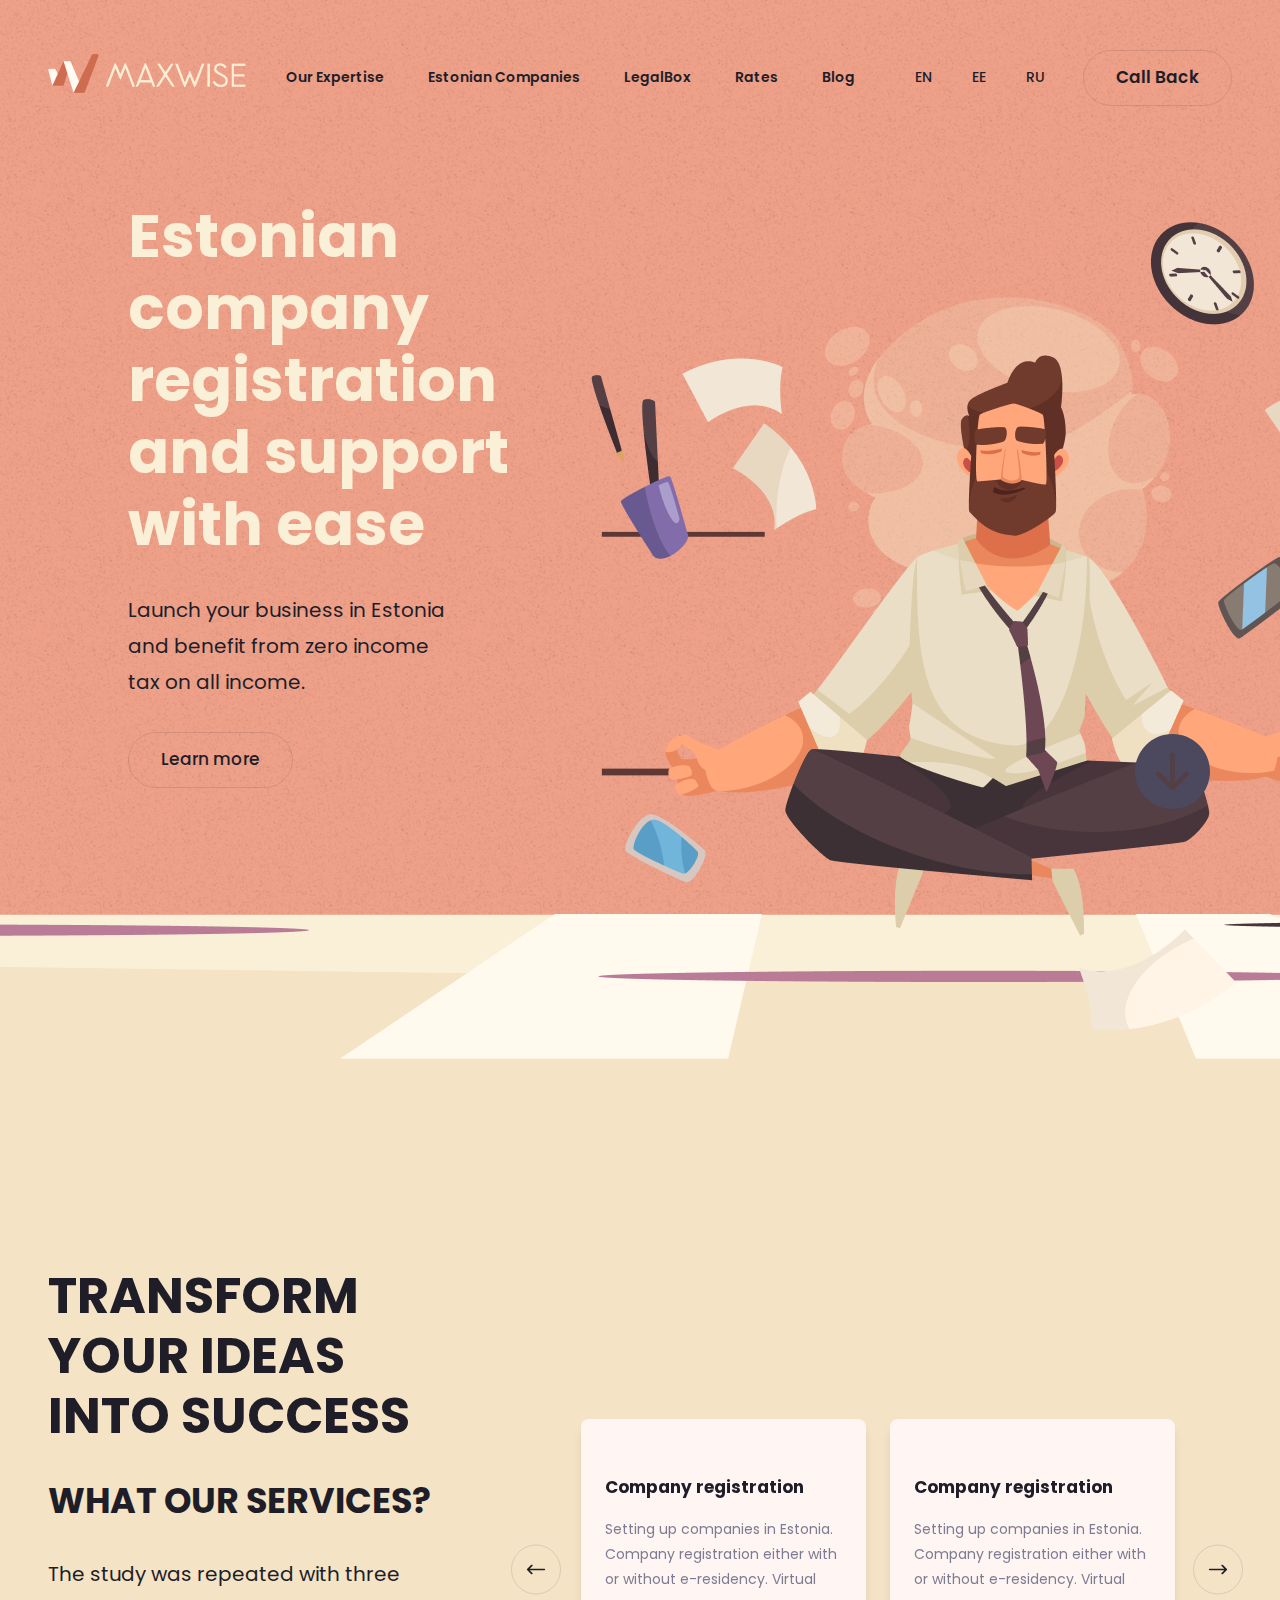
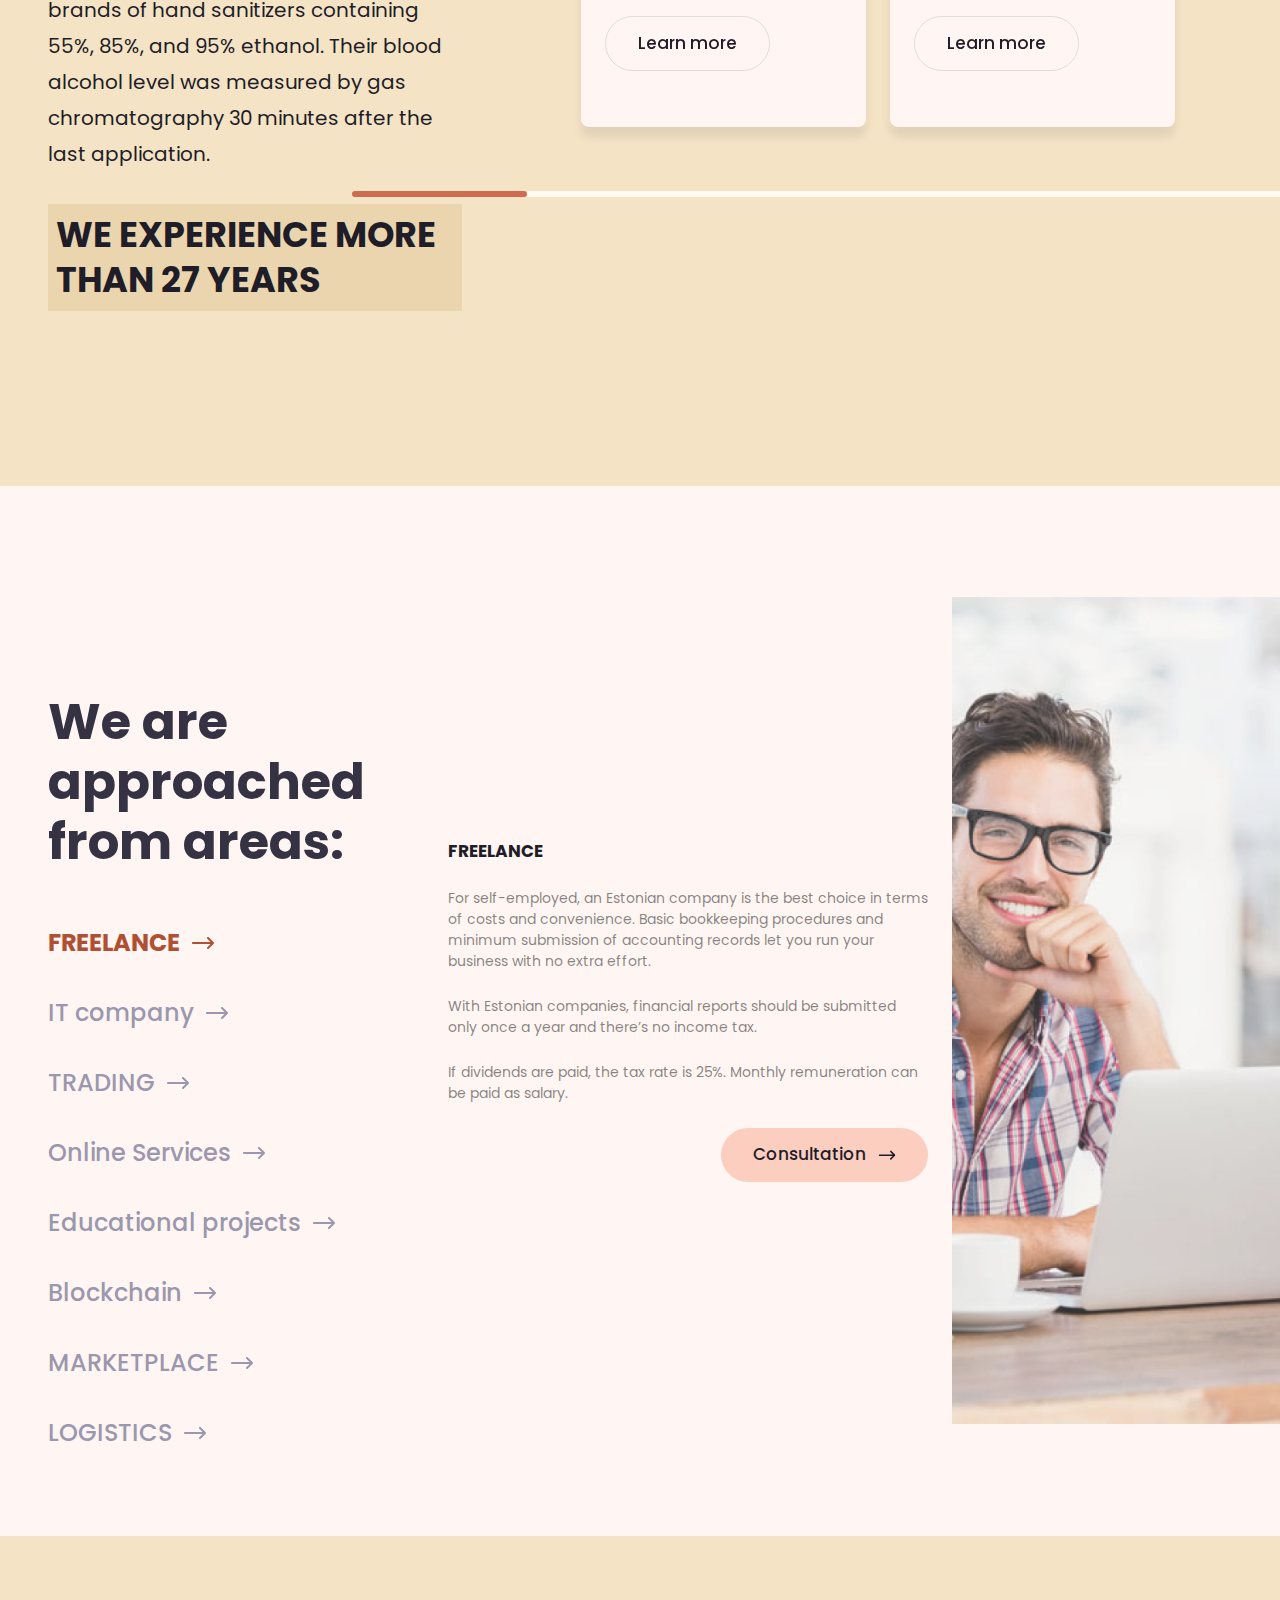
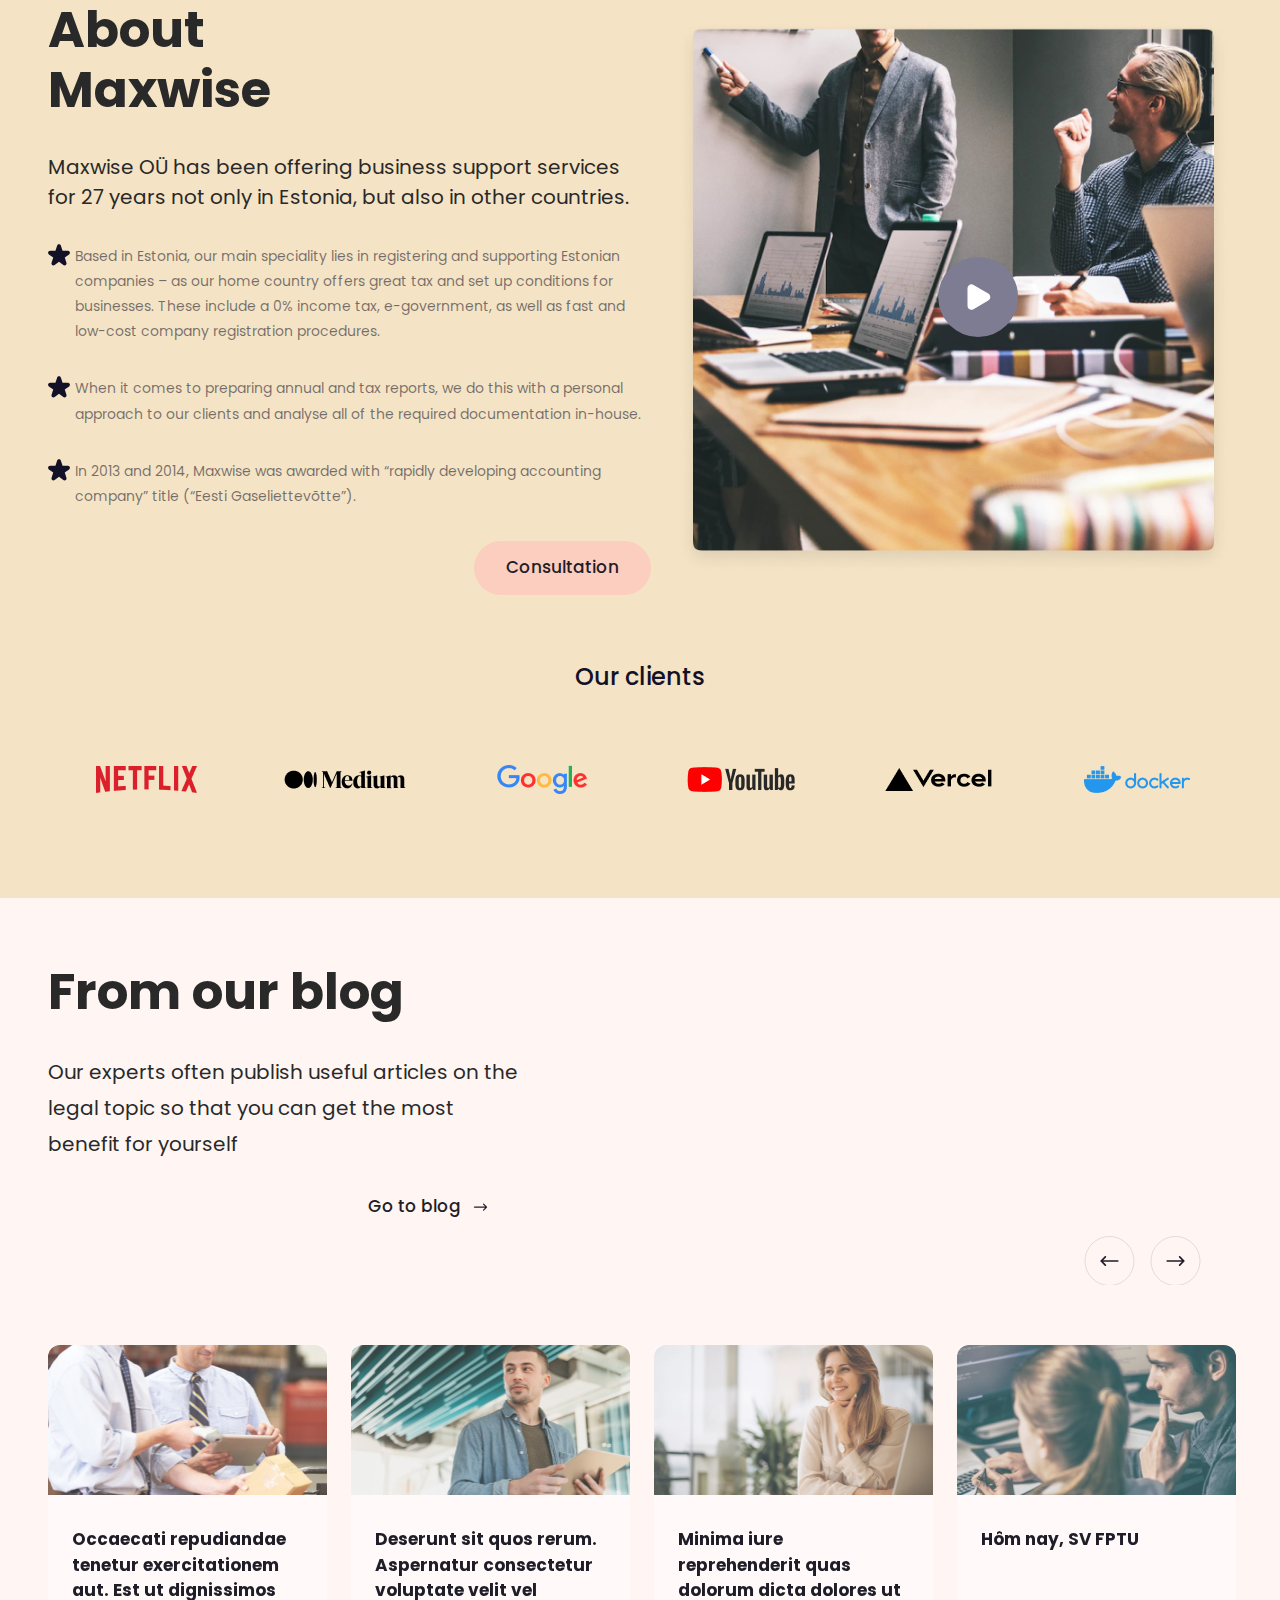
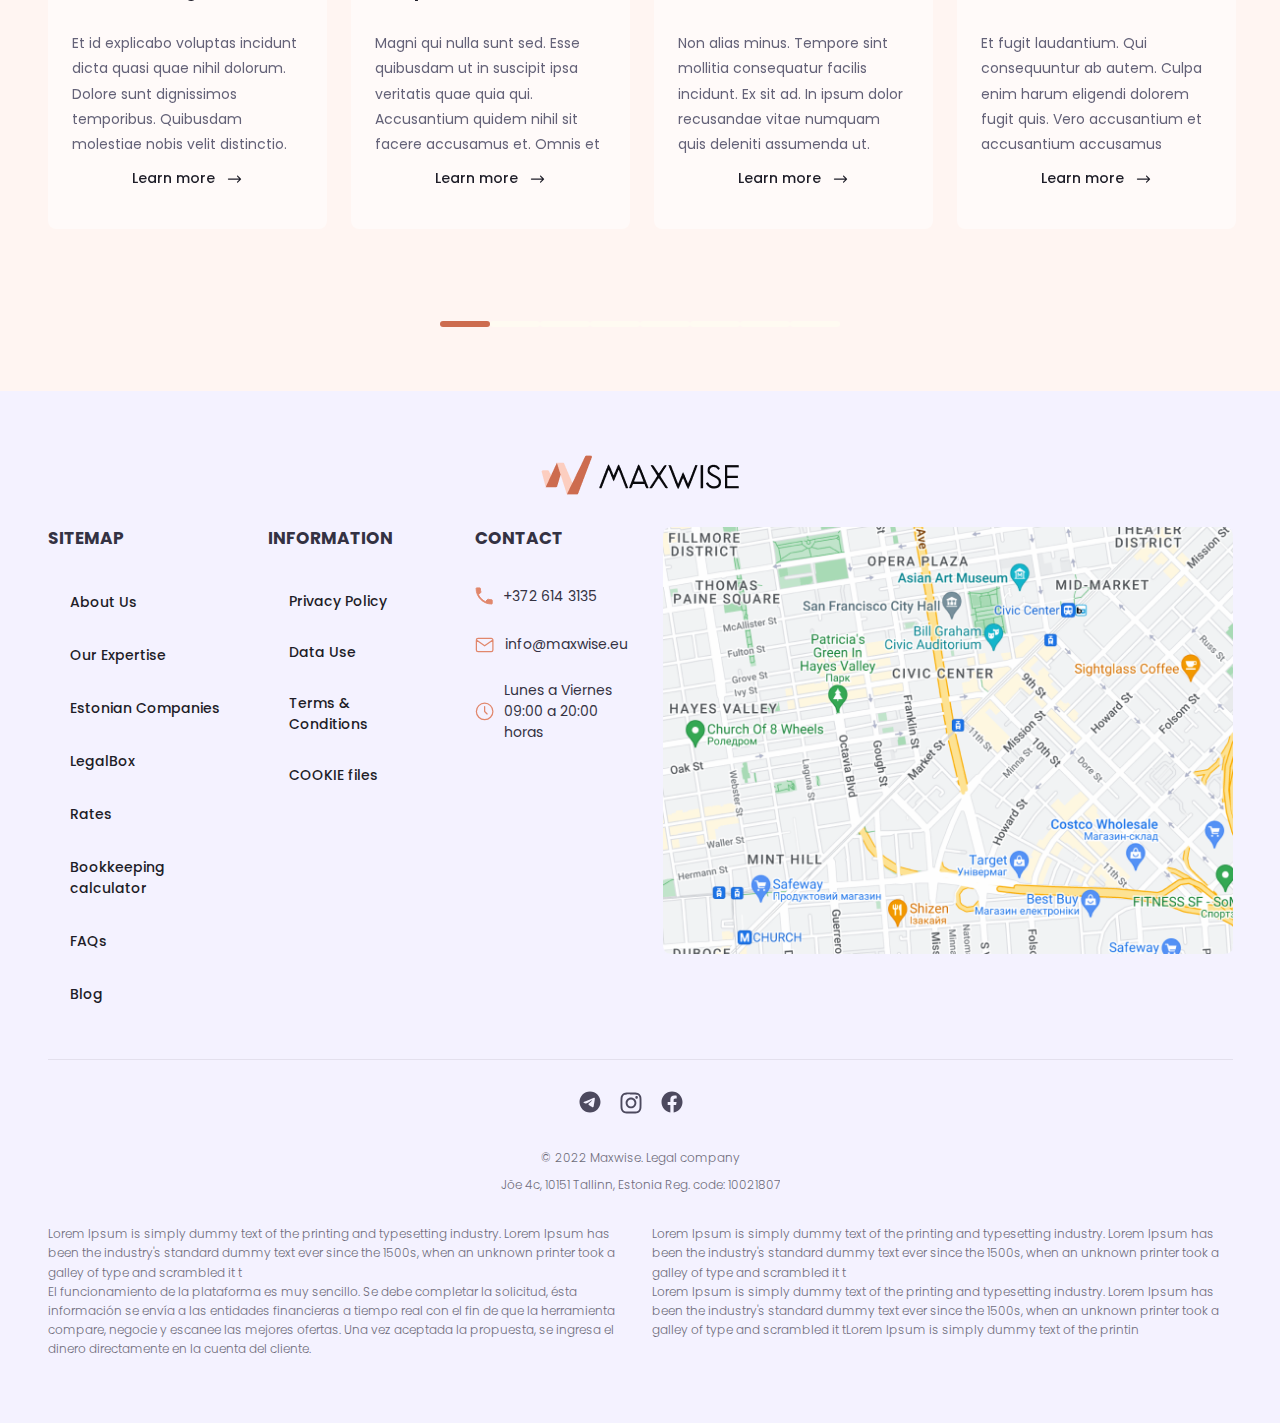
==== commit bbf0e6bd: "sss" ====
--- a/index.html
+++ b/index.html
@@ -351,166 +351,182 @@
         </div>
         <div class="fromAreasRight">
             <div  id="tab1" class="fromAreasTabsContainer tabsPositionSvg">
-                <div class="fromAreasTabsContainerLeft">
-                    <h3>FREELANCE</h3>
-                    <p>For self-employed, an Estonian company is the best choice in terms of costs and convenience. Basic bookkeeping procedures and minimum submission of accounting records let you run your business with no extra effort.</p>
-                    <p>With Estonian companies, financial reports should be submitted only once a year and there’s no income tax. </p>
-                    <p>If dividends are paid, the tax rate is 25%. Monthly remuneration can be paid as salary.</p>
-                    <div class="fromAreasBtn">
-                    <button class="fromAreas1Btn">Consultation</button>
-                    </div>
-                </div>
-                <div class="fromAreasTabsContainerRight">
-                    <svg class="closeSvgBlog" width="26" height="26" viewBox="0 0 26 26" fill="none" xmlns="http://www.w3.org/2000/svg">
-                        <path d="M25 1L1 25M1 1L25 25" stroke="black" stroke-width="2" stroke-linecap="round" stroke-linejoin="round"/>
-                    </svg>
-                    <img src="img/ImageFX.png" alt="" class="desctopImg">
-                    <h3>FREELANCE</h3>
-                    <img src="img/blogMibileImg1.png" alt="" class="blogMibileImg">
+                <div class="fromAreasScroll">
+                    <div class="fromAreasTabsContainerLeft">
+                        <h3>FREELANCE</h3>
+                        <p>For self-employed, an Estonian company is the best choice in terms of costs and convenience. Basic bookkeeping procedures and minimum submission of accounting records let you run your business with no extra effort.</p>
+                        <p>With Estonian companies, financial reports should be submitted only once a year and there’s no income tax. </p>
+                        <p>If dividends are paid, the tax rate is 25%. Monthly remuneration can be paid as salary.</p>
+                        <div class="fromAreasBtn">
+                        <button class="fromAreas1Btn">Consultation</button>
+                        </div>
+                    </div>
+                    <div class="fromAreasTabsContainerRight">
+                        <svg class="closeSvgBlog" width="26" height="26" viewBox="0 0 26 26" fill="none" xmlns="http://www.w3.org/2000/svg">
+                            <path d="M25 1L1 25M1 1L25 25" stroke="black" stroke-width="2" stroke-linecap="round" stroke-linejoin="round"/>
+                        </svg>
+                        <img src="img/ImageFX.png" alt="" class="desctopImg">
+                        <h3>FREELANCE</h3>
+                        <img src="img/blogMibileImg1.png" alt="" class="blogMibileImg">
+                    </div>
                 </div>
             </div>
 
             <div  id="tab2" class="fromAreasTabsContainer tabsPositionSvg">
-                <div class="fromAreasTabsContainerLeft">
-                    <h3>IT company</h3>
-                    <p>An Estonia company for IT businesses allows to run big projects without the tax burden (before dividends withdraw). </p>
-                    <p>The country’s tax-friendly environment for businesses also means that you don’t pay income tax.</p>
-                    <div class="fromAreasBtn">
-                        <button class="fromAreas0Btn">Learn more</button>
-                        <button class="fromAreas1Btn">Consultation</button>
-                    </div>
-                </div>
-                <div class="fromAreasTabsContainerRight">
-                    <svg class="closeSvgBlog" width="26" height="26" viewBox="0 0 26 26" fill="none" xmlns="http://www.w3.org/2000/svg">
-                        <path d="M25 1L1 25M1 1L25 25" stroke="black" stroke-width="2" stroke-linecap="round" stroke-linejoin="round"/>
-                    </svg>
-                    <img src="img/ImageFX2.png" alt="" class="desctopImg">
-                    <h3>IT company</h3>
-                    <img src="img/blogMibileImg2.png" alt="" class="blogMibileImg">
+                <div class="fromAreasScroll">
+                    <div class="fromAreasTabsContainerLeft">
+                        <h3>IT company</h3>
+                        <p>An Estonia company for IT businesses allows to run big projects without the tax burden (before dividends withdraw). </p>
+                        <p>The country’s tax-friendly environment for businesses also means that you don’t pay income tax.</p>
+                        <div class="fromAreasBtn">
+                            <button class="fromAreas0Btn">Learn more</button>
+                            <button class="fromAreas1Btn">Consultation</button>
+                        </div>
+                    </div>
+                    <div class="fromAreasTabsContainerRight">
+                        <svg class="closeSvgBlog" width="26" height="26" viewBox="0 0 26 26" fill="none" xmlns="http://www.w3.org/2000/svg">
+                            <path d="M25 1L1 25M1 1L25 25" stroke="black" stroke-width="2" stroke-linecap="round" stroke-linejoin="round"/>
+                        </svg>
+                        <img src="img/ImageFX2.png" alt="" class="desctopImg">
+                        <h3>IT company</h3>
+                        <img src="img/blogMibileImg2.png" alt="" class="blogMibileImg">
+                    </div>
                 </div>
             </div>
             
             <div  id="tab3" class="fromAreasTabsContainer tabsPositionSvg">
-                <div class="fromAreasTabsContainerLeft">
-                    <h3>TRADING</h3>
-                    <p>If international trade is organized through an Estonian company, there’s no corporate income tax.</p>
-                    <p>To work in and outside the EU, you can register the Estonian VAT and EORI numbers.</p>
-                    <p>With the <a href="#"> e-residency card</a>, the Estonian company can also be managed remotely.</p>
-                    <div class="fromAreasBtn">
-                        <button class="fromAreas0Btn">Learn more</button>
-                        <button class="fromAreas1Btn">Consultation</button>
-                    </div>
-                </div>
-                <div class="fromAreasTabsContainerRight">
-                    <svg class="closeSvgBlog" width="26" height="26" viewBox="0 0 26 26" fill="none" xmlns="http://www.w3.org/2000/svg">
-                        <path d="M25 1L1 25M1 1L25 25" stroke="black" stroke-width="2" stroke-linecap="round" stroke-linejoin="round"/>
-                    </svg>
-                    <img src="img/ImageFX3.png" alt="" class="desctopImg">
-                    <h3>TRADING</h3>
-                    <img src="img/blogMibileImg3.png" alt="" class="blogMibileImg">
+                <div class="fromAreasScroll">
+                    <div class="fromAreasTabsContainerLeft">
+                        <h3>TRADING</h3>
+                        <p>If international trade is organized through an Estonian company, there’s no corporate income tax.</p>
+                        <p>To work in and outside the EU, you can register the Estonian VAT and EORI numbers.</p>
+                        <p>With the <a href="#"> e-residency card</a>, the Estonian company can also be managed remotely.</p>
+                        <div class="fromAreasBtn">
+                            <button class="fromAreas0Btn">Learn more</button>
+                            <button class="fromAreas1Btn">Consultation</button>
+                        </div>
+                    </div>
+                    <div class="fromAreasTabsContainerRight">
+                        <svg class="closeSvgBlog" width="26" height="26" viewBox="0 0 26 26" fill="none" xmlns="http://www.w3.org/2000/svg">
+                            <path d="M25 1L1 25M1 1L25 25" stroke="black" stroke-width="2" stroke-linecap="round" stroke-linejoin="round"/>
+                        </svg>
+                        <img src="img/ImageFX3.png" alt="" class="desctopImg">
+                        <h3>TRADING</h3>
+                        <img src="img/blogMibileImg3.png" alt="" class="blogMibileImg">
+                    </div>
                 </div>
             </div>
 
             <div  id="tab4" class="fromAreasTabsContainer tabsPositionSvg">
-                <div class="fromAreasTabsContainerLeft">
-                    <h3>Online Services</h3>
-                    <p>For various service providers, such as ticket, event, telecommunication and other services, an Estonian company is a cost-effective solution, taking unnecessary stress from running your business.</p>
-                    <p>All reports for Estonian companies can be submitted electronically and follow simple bookkeeping procedures, plus there’s no income tax.</p>
-                    <p>What’s more, for businesses providing their services online, you can apply for the MOSS scheme and obtain an Estonian VAT number.</p>
-                    <div class="fromAreasBtn">
-                        <button class="fromAreas0Btn">Learn more</button>
-                        <button class="fromAreas1Btn">Consultation</button>
-                    </div>
-                </div>
-                <div class="fromAreasTabsContainerRight">
-                    <svg class="closeSvgBlog" width="26" height="26" viewBox="0 0 26 26" fill="none" xmlns="http://www.w3.org/2000/svg">
-                        <path d="M25 1L1 25M1 1L25 25" stroke="black" stroke-width="2" stroke-linecap="round" stroke-linejoin="round"/>
-                    </svg>
-                    <img src="img/ImageFX4.png" alt="" class="desctopImg">
-                    <h3>Online Services</h3>
-                    <img src="img/blogMibileImg4.png" alt="" class="blogMibileImg">
+                <div class="fromAreasScroll">
+                    <div class="fromAreasTabsContainerLeft">
+                        <h3>Online Services</h3>
+                        <p>For various service providers, such as ticket, event, telecommunication and other services, an Estonian company is a cost-effective solution, taking unnecessary stress from running your business.</p>
+                        <p>All reports for Estonian companies can be submitted electronically and follow simple bookkeeping procedures, plus there’s no income tax.</p>
+                        <p>What’s more, for businesses providing their services online, you can apply for the MOSS scheme and obtain an Estonian VAT number.</p>
+                        <div class="fromAreasBtn">
+                            <button class="fromAreas0Btn">Learn more</button>
+                            <button class="fromAreas1Btn">Consultation</button>
+                        </div>
+                    </div>
+                    <div class="fromAreasTabsContainerRight">
+                        <svg class="closeSvgBlog" width="26" height="26" viewBox="0 0 26 26" fill="none" xmlns="http://www.w3.org/2000/svg">
+                            <path d="M25 1L1 25M1 1L25 25" stroke="black" stroke-width="2" stroke-linecap="round" stroke-linejoin="round"/>
+                        </svg>
+                        <img src="img/ImageFX4.png" alt="" class="desctopImg">
+                        <h3>Online Services</h3>
+                        <img src="img/blogMibileImg4.png" alt="" class="blogMibileImg">
+                    </div>
                 </div>
             </div>
 
             <div  id="tab5" class="fromAreasTabsContainer tabsPositionSvg">
-                <div class="fromAreasTabsContainerLeft">
-                    <p>The online educational services can immensely benefit from running their business in Estonia.</p>
-                    <p> If you sell your digital services within the EU, you can apply for the MOSS scheme and obtain an Estonian VAT number.</p>
-                    <p>All reports for Estonian companies can be submitted electronically and follow simple bookkeeping procedures, plus you will not be charged for income tax.</p>
-                    <div class="fromAreasBtn">
-                        <button class="fromAreas0Btn">Learn more</button>
-                        <button class="fromAreas1Btn">Consultation</button>
-                    </div>
-                </div>
-                <div class="fromAreasTabsContainerRight">
-                    <svg class="closeSvgBlog" width="26" height="26" viewBox="0 0 26 26" fill="none" xmlns="http://www.w3.org/2000/svg">
-                        <path d="M25 1L1 25M1 1L25 25" stroke="black" stroke-width="2" stroke-linecap="round" stroke-linejoin="round"/>
-                    </svg>
-                    <img src="img/ImageFX5.png" alt="" class="desctopImg">
-                    <img src="img/blogMibileImg5.png" alt="" class="blogMibileImg">
+                <div class="fromAreasScroll">
+                    <div class="fromAreasTabsContainerLeft">
+                        <p>The online educational services can immensely benefit from running their business in Estonia.</p>
+                        <p> If you sell your digital services within the EU, you can apply for the MOSS scheme and obtain an Estonian VAT number.</p>
+                        <p>All reports for Estonian companies can be submitted electronically and follow simple bookkeeping procedures, plus you will not be charged for income tax.</p>
+                        <div class="fromAreasBtn">
+                            <button class="fromAreas0Btn">Learn more</button>
+                            <button class="fromAreas1Btn">Consultation</button>
+                        </div>
+                    </div>
+                    <div class="fromAreasTabsContainerRight">
+                        <svg class="closeSvgBlog" width="26" height="26" viewBox="0 0 26 26" fill="none" xmlns="http://www.w3.org/2000/svg">
+                            <path d="M25 1L1 25M1 1L25 25" stroke="black" stroke-width="2" stroke-linecap="round" stroke-linejoin="round"/>
+                        </svg>
+                        <img src="img/ImageFX5.png" alt="" class="desctopImg">
+                        <img src="img/blogMibileImg5.png" alt="" class="blogMibileImg">
+                    </div>
                 </div>
             </div>
             
             <div  id="tab6" class="fromAreasTabsContainer tabsPositionSvg">
-                <div class="fromAreasTabsContainerLeft">
-                    <h3>Blockchain</h3>
-                    <p>An Estonian company is an excellent choice for cryptocurrency businesses. In Estonia, it is easy to obtain a <a href="#">license</a> and it permits to do both – client`s wallet administration and cryptocurrency conversion to fiat-currency.</p>
-                    <p>What’s more, having obtained the Estonian e-residency card, the company can be managed from any corner of the world and there’s no income tax for purchases and sale transactions.</p>
-                    <div class="fromAreasBtn">
-                        <button class="fromAreas0Btn">Learn more</button>
-                        <button class="fromAreas1Btn">Consultation</button>
-                    </div>
-                </div>
-                <div class="fromAreasTabsContainerRight">
-                    <svg class="closeSvgBlog" width="26" height="26" viewBox="0 0 26 26" fill="none" xmlns="http://www.w3.org/2000/svg">
-                        <path d="M25 1L1 25M1 1L25 25" stroke="black" stroke-width="2" stroke-linecap="round" stroke-linejoin="round"/>
-                    </svg>
-                    <img src="img/ImageFX6.png" alt="" class="desctopImg">
-                    <h3>Blockchain</h3>
-                    <img src="img/blogMibileImg6.png" alt="" class="blogMibileImg">
+                <div class="fromAreasScroll">
+                    <div class="fromAreasTabsContainerLeft">
+                        <h3>Blockchain</h3>
+                        <p>An Estonian company is an excellent choice for cryptocurrency businesses. In Estonia, it is easy to obtain a <a href="#">license</a> and it permits to do both – client`s wallet administration and cryptocurrency conversion to fiat-currency.</p>
+                        <p>What’s more, having obtained the Estonian e-residency card, the company can be managed from any corner of the world and there’s no income tax for purchases and sale transactions.</p>
+                        <div class="fromAreasBtn">
+                            <button class="fromAreas0Btn">Learn more</button>
+                            <button class="fromAreas1Btn">Consultation</button>
+                        </div>
+                    </div>
+                    <div class="fromAreasTabsContainerRight">
+                        <svg class="closeSvgBlog" width="26" height="26" viewBox="0 0 26 26" fill="none" xmlns="http://www.w3.org/2000/svg">
+                            <path d="M25 1L1 25M1 1L25 25" stroke="black" stroke-width="2" stroke-linecap="round" stroke-linejoin="round"/>
+                        </svg>
+                        <img src="img/ImageFX6.png" alt="" class="desctopImg">
+                        <h3>Blockchain</h3>
+                        <img src="img/blogMibileImg6.png" alt="" class="blogMibileImg">
+                    </div>
                 </div>
             </div>
 
             <div  id="tab7" class="fromAreasTabsContainer tabsPositionSvg">
-                <div class="fromAreasTabsContainerLeft">
-                    <h3>MARKETPLACE</h3>
-                    <p>If you are trading or providing services on your website, an Estonian company is a time-saving and cost-effective solution.</p>
-                    <p>All reports for Estonian companies can be submitted electronically and follow simple bookkeeping procedures. Our accounts will provide an automated data entry on transactions generated from the merchant accounts.</p>
-                    <p>What’s more, you can apply for the MOSS scheme and obtain an Estonian VAT number and there’s no income tax.</p>
-                    <div class="fromAreasBtn">
-                        <button class="fromAreas0Btn">Learn more</button>
-                        <button class="fromAreas1Btn">Consultation</button>
-                    </div>
-                </div>
-                <div class="fromAreasTabsContainerRight">
-                    <svg class="closeSvgBlog" width="26" height="26" viewBox="0 0 26 26" fill="none" xmlns="http://www.w3.org/2000/svg">
-                        <path d="M25 1L1 25M1 1L25 25" stroke="black" stroke-width="2" stroke-linecap="round" stroke-linejoin="round"/>
-                    </svg>
-                    <img src="img/ImageFX7.png" alt="" class="desctopImg">
-                    <h3>MARKETPLACE</h3>
-                    <img src="img/blogMibileImg7.png" alt="" class="blogMibileImg">
+                <div class="fromAreasScroll">
+                    <div class="fromAreasTabsContainerLeft">
+                        <h3>MARKETPLACE</h3>
+                        <p>If you are trading or providing services on your website, an Estonian company is a time-saving and cost-effective solution.</p>
+                        <p>All reports for Estonian companies can be submitted electronically and follow simple bookkeeping procedures. Our accounts will provide an automated data entry on transactions generated from the merchant accounts.</p>
+                        <p>What’s more, you can apply for the MOSS scheme and obtain an Estonian VAT number and there’s no income tax.</p>
+                        <div class="fromAreasBtn">
+                            <button class="fromAreas0Btn">Learn more</button>
+                            <button class="fromAreas1Btn">Consultation</button>
+                        </div>
+                    </div>
+                    <div class="fromAreasTabsContainerRight">
+                        <svg class="closeSvgBlog" width="26" height="26" viewBox="0 0 26 26" fill="none" xmlns="http://www.w3.org/2000/svg">
+                            <path d="M25 1L1 25M1 1L25 25" stroke="black" stroke-width="2" stroke-linecap="round" stroke-linejoin="round"/>
+                        </svg>
+                        <img src="img/ImageFX7.png" alt="" class="desctopImg">
+                        <h3>MARKETPLACE</h3>
+                        <img src="img/blogMibileImg7.png" alt="" class="blogMibileImg">
+                    </div>
                 </div>
             </div>
 
             <div  id="tab8" class="fromAreasTabsContainer tabsPositionSvg">
-                <div class="fromAreasTabsContainerLeft">
-                    <h3>LOGISTICS</h3>
-                    <p>For transport and logistic companies, having an Estonian company means you can manage your business with no extra effort and costs.</p>
-                    <p>There’s no income tax in Estonia and it is only in the case of dividend distribution when tax will be charged at a 25% rate.</p>
-                    <p>If a company has employees working outside Estonia, no taxes have to be paid in Estonia.</p>
-                    <p>Minimum submission of accounting records, basic bookkeeping procedures and the financial reports that have to be submitted only once a year –– are just some of the few more benefits.</p>
-                    <div class="fromAreasBtn">
-                        <button class="fromAreas0Btn">Learn more</button>
-                        <button class="fromAreas1Btn">Consultation</button>
-                    </div>
-                </div>
-                <div class="fromAreasTabsContainerRight">
-                    <svg class="closeSvgBlog" width="26" height="26" viewBox="0 0 26 26" fill="none" xmlns="http://www.w3.org/2000/svg">
-                        <path d="M25 1L1 25M1 1L25 25" stroke="black" stroke-width="2" stroke-linecap="round" stroke-linejoin="round"/>
-                    </svg>
-                    <img src="img/ImageFX8.png" alt="" class="desctopImg">
-                    <h3>LOGISTICS</h3>
-                    <img src="img/blogMibileImg8.png" alt="" class="blogMibileImg">
+                <div class="fromAreasScroll">
+                    <div class="fromAreasTabsContainerLeft">
+                        <h3>LOGISTICS</h3>
+                        <p>For transport and logistic companies, having an Estonian company means you can manage your business with no extra effort and costs.</p>
+                        <p>There’s no income tax in Estonia and it is only in the case of dividend distribution when tax will be charged at a 25% rate.</p>
+                        <p>If a company has employees working outside Estonia, no taxes have to be paid in Estonia.</p>
+                        <p>Minimum submission of accounting records, basic bookkeeping procedures and the financial reports that have to be submitted only once a year –– are just some of the few more benefits.</p>
+                        <div class="fromAreasBtn">
+                            <button class="fromAreas0Btn">Learn more</button>
+                            <button class="fromAreas1Btn">Consultation</button>
+                        </div>
+                    </div>
+                    <div class="fromAreasTabsContainerRight">
+                        <svg class="closeSvgBlog" width="26" height="26" viewBox="0 0 26 26" fill="none" xmlns="http://www.w3.org/2000/svg">
+                            <path d="M25 1L1 25M1 1L25 25" stroke="black" stroke-width="2" stroke-linecap="round" stroke-linejoin="round"/>
+                        </svg>
+                        <img src="img/ImageFX8.png" alt="" class="desctopImg">
+                        <h3>LOGISTICS</h3>
+                        <img src="img/blogMibileImg8.png" alt="" class="blogMibileImg">
+                    </div>
                 </div>
             </div>
         </div>
@@ -816,7 +832,7 @@
     <script src="script/blogSlider.js"></script>
     <script src="script/animation.js"></script>
     <script src="script/clientsSlider.js"></script>
-    <script>
+    <!-- <script>
         $(document.body).on('load', function () {
             $(document).ready(function(){
             setTimeout(function(){
@@ -824,6 +840,6 @@
             }, 1);
         });
         });
-    </script>
+    </script> -->
 </body>
 </html>--- a/style/style.css
+++ b/style/style.css
@@ -9,17 +9,17 @@
 button {
     font-family: 'Poppins', sans-serif;
 } 
-header .wrapper ul li {
+header .wrapper ul li a{
     transition: all 0.3s;  
     border: 2px solid transparent;
 }
-header .wrapper ul li:hover {
+header .wrapper ul li a:hover {
     background: rgba(30, 29, 40, 0.04);
     border-radius: 32px;
     padding: 6px 20px;
     transition: all 0.3s;
 }
-header .wrapper ul li:active {
+header .wrapper ul li a:active {
     background: rgba(30, 29, 40, 0.04);
     border: 2px solid rgba(30, 29, 40, 0.12);
     border-radius: 32px;
@@ -812,6 +812,37 @@
 .paginationNumber button:nth-last-of-type(1) {
     margin-right: 16px;
 }
+.paginationNumber {
+    display: flex;
+}
+.blogSection button:hover {
+    background: rgba(30, 29, 40, 0.04);
+    transition: all 0.3s;
+    border-radius: 32px;
+    
+}
+.blogSection button {
+    border: 2px solid transparent !important;
+    transition: all 0.3s;
+}
+.blogSection button:active {
+    background: rgba(30, 29, 40, 0.04);
+    border: 2px solid rgba(30, 29, 40, 0.12) !important;
+    transition: all 0.3s;
+    border-radius: 32px;
+}
+.blogContentParent > div:hover {
+    box-shadow: 0px 0px 32px rgba(0, 0, 0, 0.15);
+    transition: all 0.3s;
+    cursor: pointer;
+}
+.blogContentParent > div:hover h3{
+    color: #CD6C4F;
+    transition: all 0.3s;
+}
+.pagination {
+    margin: 20px 0;
+}
 .paginationNumber button {
     padding: 6px 13px;
     background: #E1876C;
@@ -821,6 +852,9 @@
     line-height: 150%;
     color: #F4F2FF;
     border: none;
+    display: flex;
+    align-items: center;
+    justify-content: center;
     width: 34px;
     height: 33px;
     margin-right: 8px;
@@ -2137,9 +2171,6 @@
     display: flex;
     margin-left: 12px;
 } 
-.suportRightArea {
-    left: 40% !important;
-}
 .fromAreasTabsContainerRight {
     height: 100%;
 }
@@ -2973,27 +3004,88 @@
 .tabsImg {
     display: none;
 }
-
-
-
-
-
-
-
-
-
-
-
-
-
-
-
-
-
-
-
-
-
+.suportRightArea {
+    position: static !important;
+    left: 0 !important;
+    width: 70%;
+}
+.suportRightArea .fromAreasTabsContainer .fromAreasTabsContainerRight .desctopImg {
+    position: absolute;
+    top: 0;
+    object-fit: none;
+    object-position: -100px;
+}
+.fromAreasSuport {
+    padding: 0;
+}
+.fromAreasSuport .wrapper {
+    align-items: flex-start;
+}
+.fromAreasSuport .wrapper .fromAreasLeft {
+    margin-top: 200px;
+}
+.suportRightArea {
+    display: flex;
+    height: 100%;
+    align-items: center;
+    min-height: 100%;
+    margin-top: auto;
+    margin-bottom: auto;
+}
+.faq .wrapper {
+    align-items: flex-start;
+}
+.faqLeft {
+    margin-top: 300px;
+}
+.fromAreas.fromAreasRegistration {
+    background: #F4E3C4 !important;
+}
+.fromAreasRightSupport {
+    position: relative;
+    left: 0 !important;
+    width: 75% !important;
+}
+.fromAreasLeftSupport {
+    margin-right: 24px;
+    width: 35% !important;
+}
+.fromAreas {
+    overflow: hidden;
+}
+.fromAreasRightSupport .fromAreasTabsContainer .fromAreasTabsContainerRight .desctopImg {
+    position: absolute;
+    top: -64px;
+}
+.fromAreasPosition {
+    position: relative;
+    left: 60px !important;
+}
+.fromAreas2 .wrapper{
+    width: 30%;
+}
+.fromAreas2 {
+    display: flex;
+}
+.fromAreasPosition {
+    position: relative;
+    left: 60px !important;
+}
+.fromAreas2 .wrapper .fromAreasLeft {
+    width: 100%;
+}
+.bunnerLeftConsultation:hover {
+    transition: all 0.3s;
+    background: #F7B8A5;
+}
+.bunnerLeftConsultation:active {
+    transition: all 0.3s;
+    background: #EEA088;
+}
+.fromAreasScroll {
+    display: flex;
+    align-items: center;
+}
 
 
 
@@ -3050,6 +3142,9 @@
 .otherArticlesSliderDots .slick-dots {
     max-width: 100%;
 }
+.suportRightArea .fromAreasTabsContainer .fromAreasTabsContainerRight .desctopImg {
+    position: static;
+} 
 .postTabsForm img {
     display: none;
 }
@@ -3147,22 +3242,19 @@
 .blogSliderNext {
     top: 20% !important;
 }
-    .fromAreasRight {
-        width: 100%;
-    }
+
 .fromAreasTabsContainer2 h3 {
     font-weight: 700;
     font-size: 20px;
     line-height: 140%;
 }
-.fromAreasTabsContainer {
-    flex-direction: column;
-    align-items: flex-start;
-}
 .tabsList2 h3 {
     font-weight: 700;
     font-size: 17px;
     line-height: 150%;
+}
+.fromAreasRegistration .wrapper .fromAreasLeft {
+    width: 40% !important;
 }
 .tabsList1 {
     box-sizing: border-box;
@@ -3198,11 +3290,31 @@
 }
 .faqRightAccardion h3 {
     font-weight: 700;
-    font-size: 17px;
+    font-size: 15px;
     line-height: 150%;
     padding-bottom: 25px;
     padding-top: 25px;
     height: auto;
+}
+.fromAreasSupport {
+    padding: 64px 0;
+}
+.fromAreasSupport .wrapper {
+    align-items: flex-start !important;
+}
+.fromAreasRightSupport .fromAreasTabsContainer {
+    align-items: flex-start;
+}
+.fromAreasLeftSupport {
+    padding-top: 0 !important;
+}
+.fromAreasLeftSupport {
+    padding: 100px 0;
+}
+.fromAreasRightSupport {
+    position: relative;
+    left: 0 !important;
+    width: 75% !important;
 }
 .feedback h2 {
     font-weight: 700;
@@ -3301,17 +3413,15 @@
     position: static;
     margin-bottom: 0;
 }
-.tabs li a {
-    font-weight: 700;
-    font-size: 17px !important;
-    line-height: 150%;
-}
 .fromAreasSuport .wrapper .fromAreasLeft {
     padding-bottom: 0;
     margin-bottom: 0;
 }
-.fromAreasRight {
-    display: none;
+.tabs .active a{
+    font-size: 14px;
+}
+.tabs li {
+    padding: 14px 0px 14px 0px;
 }
 .fromAreasSuport .wrapper {
     padding: 0 64px !important;
@@ -3410,12 +3520,27 @@
     margin-bottom: 16px;
     width: 100%;
 }
+.fromAreas2 .wrapper{
+    width: 30%;
+}
+.fromAreas2 {
+    display: flex;
+}
+.fromAreasPosition {
+    position: relative;
+    left: 60px !important;
+}
+.fromAreas
+.fromAreasLeft {
+    width: 25%;
+}
+.fromAreas2 .wrapper .fromAreasLeft {
+    width: 100%;
+}
 .fromAreasTabsContainerRight {
     height: 100%;
 }
 .tabs li{
-    padding: 14px 32px 14px 0px;
-    height: 54px;
     box-sizing: border-box;
     margin-bottom: 0;
     transition: all 0.3s;
@@ -3426,7 +3551,7 @@
     position: relative;
 }
 .tabs li a {
-    font-size: 13px;
+    font-size: 15px !important;
     line-height: 150%;
     text-align: left;
 }
@@ -3686,44 +3811,29 @@
 .fromAreasTabsContainerLeft  {
     width:100% !important;
 }
-.fromAreasTabsContainer {
-    position: absolute;
-    bottom: -100%;
-    right: 0;
-    transform: translateY(100%);
-    transition: .3s all;
-    z-index: 100;
-}
-.activeBlog {
-    animation: bear-animation .3s;
-    transform: translateY(0);
-    z-index: 100;
-    bottom: 0;
-  }
-  
-   @keyframes bear-animation {
-      0% {
-          transform: translateY(100%);
-      }
-      100% {
-            transform: translateY(0);
-      }
-}
+
 .fromAreas .wrapper {
-    padding: 0 64px !important;
-}
-.fromAreas .fromAreasLeft {
-    width: 100% !important;
-    margin: 0;
-}
-.fromAreasRight {
-    width: 65%;
+    padding: 0 0 0 64px !important;
+}
+.fromAreasLeftSupport {
+    width: 20% !important;
+}
+.tabs li svg {
+    min-width: 22px;
+    min-height: 22px;
+    margin-left: auto;
+}
+.fromAreasLeftSupport ul {
+    max-width: 100%;
 }
 .fromAreas1Btn {
     margin-right: 0;
 }
 .blogContent .slick-list {
     margin: 0 8px;
+}
+.fromAreas .fromAreasLeft {
+    margin-top: 0;
 }
 .footerMap {
     width: 65%;
@@ -3871,13 +3981,15 @@
     position: static;
     width: 100%;
 }
-.fromAreasRegistration .wrapper .fromAreasLeft {
-    margin: 0;
-    width: 100% !important;
-}
 .fromAreasRegistration .wrapper .fromAreasLeft .tabs li {
     justify-content: space-between;
 }
+.fromAreas.fromAreasRegistration .wrapper .fromAreasLeft ul {
+    width: 85%;
+}
+.fromAreasRegistration .wrapper {
+    align-items: flex-start;
+}
 .fromAreasRegistration .wrapper {
     padding: 0 64px !important;
 }
@@ -3887,55 +3999,15 @@
 .fromAreasRegistration .wrapper .fromAreasLeft h2 br {
     display: none;
 }
-.fromAreasRight {
-    display: block;
-    position: absolute;
-    left: 0;
-    bottom: -100%;
-}
+
 .fromAreasLeft {
     position: relative;
     z-index: 10;
 }
-.tabsPositionSvg .closeSvgBlog{
-    position: absolute;
-    top: 20px;
-    right: 20px
-}
-.fromAreasTabsRegitstration.activeBlog {
-    position: fixed;
-    display: flex;
-    flex-direction: column !important;
-    box-shadow: 0px 20px 50px rgba(18, 17, 39, 0.08);
-    background: #FFF5F2;
-    border-radius: 24px;
-}
-.fromAreasTabsContainer.activeBlog {
-    position: fixed;
-    display: flex;
-    box-shadow: 0px 20px 50px rgba(18, 17, 39, 0.08);
-    background: #FFF5F2;
-    border-radius: 24px 24px 0 0;
-    width: 100%;
-    flex-direction: column-reverse;
-    align-items: center;
-    padding-top: 50px !important;
-}
-
-.fromAreasTabsContainer {
-    background: #FFF5F2;
-    border-radius: 24px;
-    padding:32px 16px;
-    overflow-y: scroll;
-    height: 70vh;
-    box-sizing: border-box;
-}
-.fromAreasTabsContainer svg {
-    display: block !important;
-}
-.fromAreasTabsContainer.activeBlog {
-    flex-direction: row !important;
-}
+
+
+
+
 .bunnerRightSupport {
     height: 100%;
 }
@@ -3959,12 +4031,6 @@
 .fromAreasTabsRegitstration.activeBlog {
     flex-direction: column !important;
     padding-top: 16px !important;
-}
-.fromAreasTabsRegitstration .closeSvgBlog {
-    display: block !important;
-    width: 26px;
-    min-height: 26px;
-    margin-left: auto;
 }
 .transformSliderPrev {
     position: static !important;
@@ -3987,8 +4053,9 @@
     justify-content: flex-end;
 }
 .fromAreasTabsContainerRight img {
-    object-fit: contain;
-    object-position: right;
+    max-width: 100%;
+    object-fit: cover;
+    object-position: center;
 }
 .fromAreasTabsContainerLeft {
     min-width: 50%;
@@ -4036,6 +4103,12 @@
 .blog .wrapper {
     padding-left: 64px;
     padding-right: 0 !important;
+}
+.fromAreasRegistration .wrapper {
+    padding: 0 64px 0 64px !important;
+}
+.fromAreasRightSupport .fromAreasTabsContainer .fromAreasTabsContainerLeft  {
+    width: 70% !important;
 }
 }
 @media(max-width: 991px) {
@@ -4048,6 +4121,22 @@
         width: 100%;
         padding: 0 23px;
         box-sizing: border-box;
+    }
+    .fromAreasScroll {
+        overflow: scroll;
+        height: 75vh;
+        width: 100%;
+        background: #FFF5F2;
+        border-radius: 24px 24px 0 0;
+        box-sizing: border-box;
+        padding: 32px 16px;
+        display: flex;
+        justify-content: flex-end;
+        flex-direction: column-reverse;
+    }
+    .postContentScrollCard {
+        margin-left: 0 !important;
+            height: auto;
     }
     .blogContentBack {
         padding-bottom: 200px !important;
@@ -4161,7 +4250,6 @@
         background: #FFF5F2;
         border-radius: 24px;
         padding:32px 16px;
-        overflow-y: scroll;
         height: 70vh;
         box-sizing: border-box;
     }
@@ -4171,17 +4259,26 @@
     .fromAreasTabsContainer {
         padding-top: 16px !important;
     }
+    .showContainer {
+        transform: translateX(0) !important;
+        transform: translateY(100vh) !important;
+        animation: bottom-animation 0.6s;
+        opacity: 0;
+    }
     .showContainer.showContainerAnimation {
         animation: bottom-animation 0.6s;
-        transform: translateY(0);
         transform: translateX(0);
+        opacity: 1;
+        transform: translateY(0) !important;
     }
     @keyframes bottom-animation {
         0% {
-            transform: translateY(100%);
+            transform: translateY(100vh);
+            opacity: 0;
         }
         100% {
               transform: translateY(0);
+              opacity: 1;
         }
   }
     .desctopImg{
@@ -4537,6 +4634,14 @@
     .fromAreasTabsRegitstration.activeBlog {
         flex-direction: column !important;
     }
+    .fromAreasTabsRegitstration.activeBlog {
+        position: fixed;
+        display: flex;
+        flex-direction: column !important;
+        box-shadow: 0px 20px 50px rgba(18, 17, 39, 0.08);
+        background: #FFF5F2;
+        border-radius: 24px;
+    }
     .wrapper {
         justify-content: flex-start;
         padding-right: 0;
@@ -4670,11 +4775,60 @@
         background-size: auto;
         background-repeat: repeat;
     }
+    .fromAreasRight {
+        display: block;
+        position: absolute;
+        left: 0;
+        bottom: -100%;
+    }
     
+.fromAreasTabsContainer {
+    background: #FFF5F2;
+    border-radius: 24px;
+    padding:0;
+    overflow-y: scroll;
+    height: 100vh;
+    box-sizing: border-box;
+    background: rgba(0,0,0, 0.5);
+}
+.fromAreasTabsContainer.activeBlog {
+    position: fixed;
+    display: flex;
+    box-shadow: 0px 20px 50px rgba(18, 17, 39, 0.08);
+    background: rgba(0,0,0, 0.9);
+    border-radius: 0;
+    width: 100%;
+    flex-direction: column-reverse;
+    align-items: center;
+    padding-top: 50px !important;
+}
 }
 @media (max-width: 576px) {
     .div4, .div2, .div3 {
         height: 300px !important;
+    }
+    .fromAreasTabsContainer {
+        position: absolute;
+        bottom: -100%;
+        right: 0;
+        transform: translateY(100%);
+        transition: .3s all;
+        z-index: 100;
+    }
+    .activeBlog {
+        animation: bear-animation .3s;
+        transform: translateY(0);
+        z-index: 100;
+        bottom: 0;
+      }
+      
+       @keyframes bear-animation {
+          0% {
+              transform: translateY(100%);
+          }
+          100% {
+                transform: translateY(0);
+          }
     }
 }
 @media(min-width: 1900px) {
@@ -4700,8 +4854,9 @@
     .showContainerFull {
         width: 100%;
     }
-    .showContainerAnimation {
-        transform: translateX(-5%);
+    .showContainer.showContainerAnimation {
+        left: 5%;
+        right: 5%;
     }
     .transformSectionLeft h4 {
         width: 100% !important;
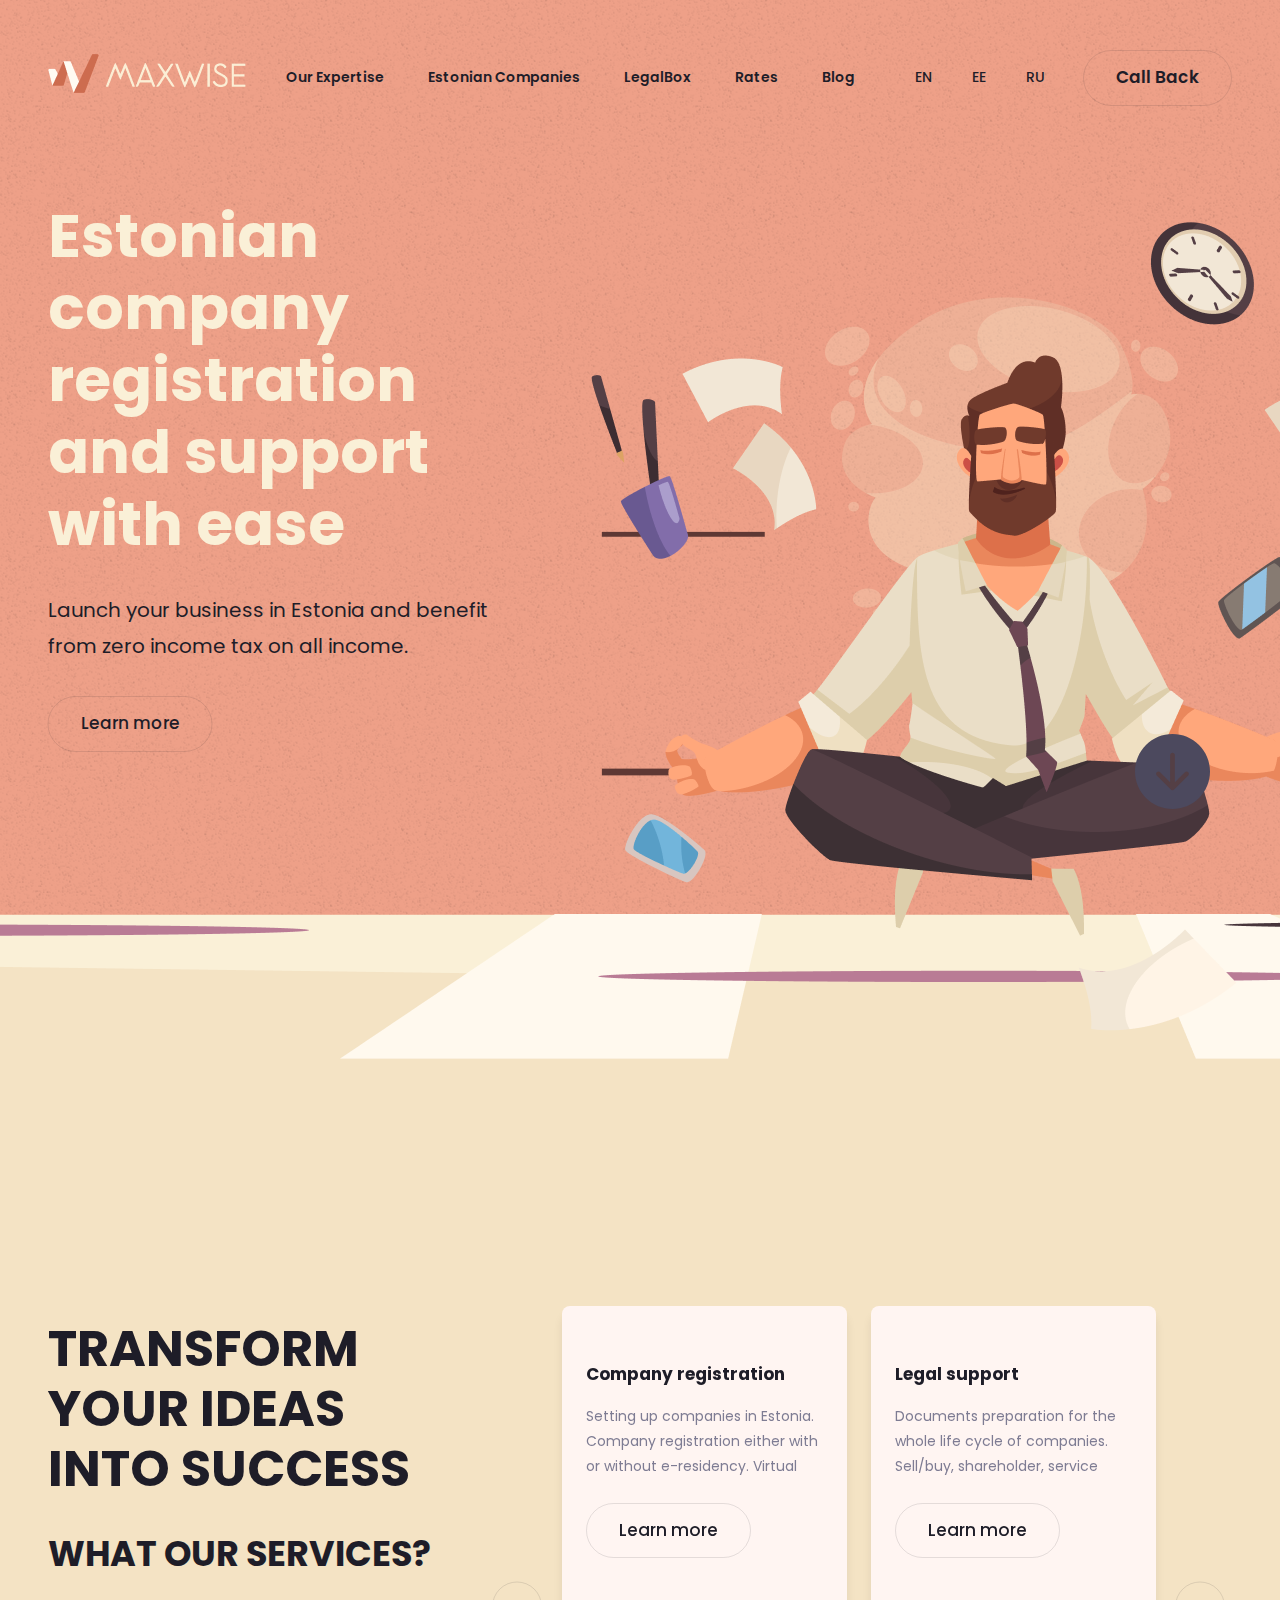
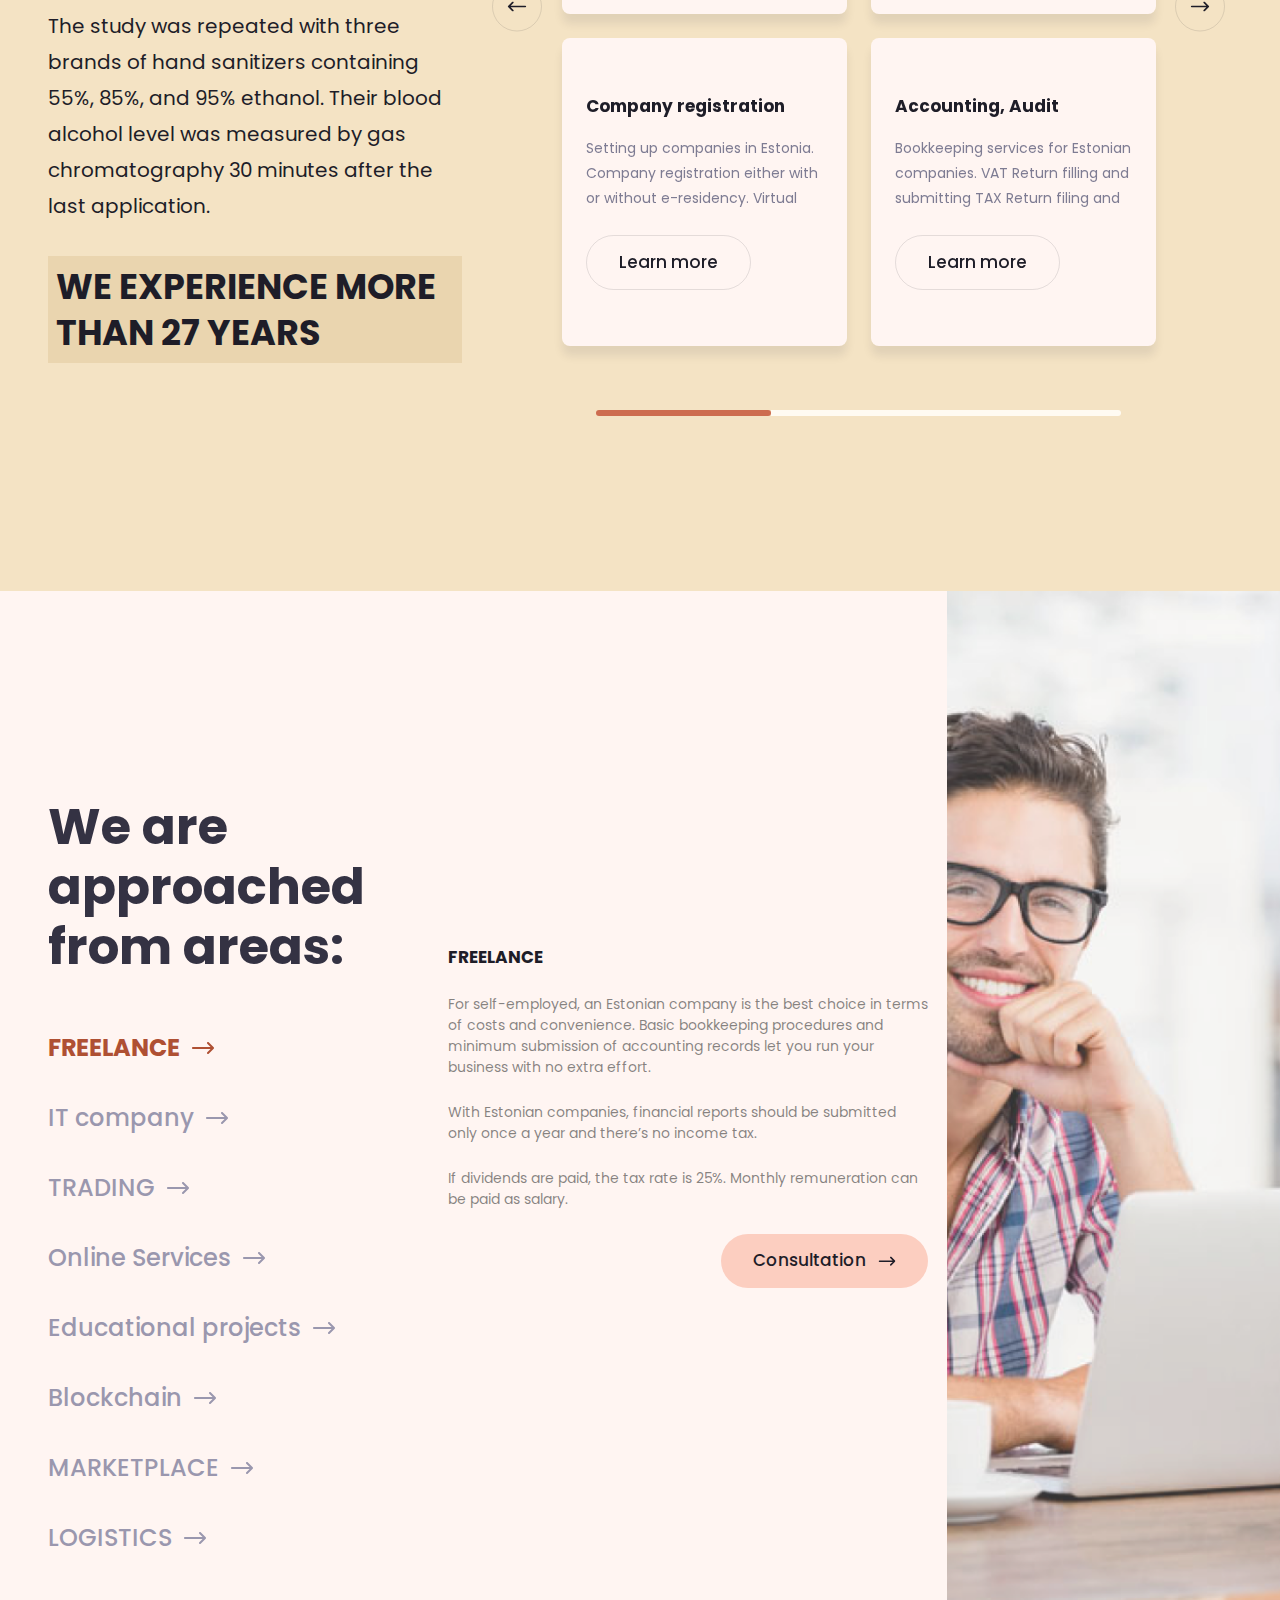
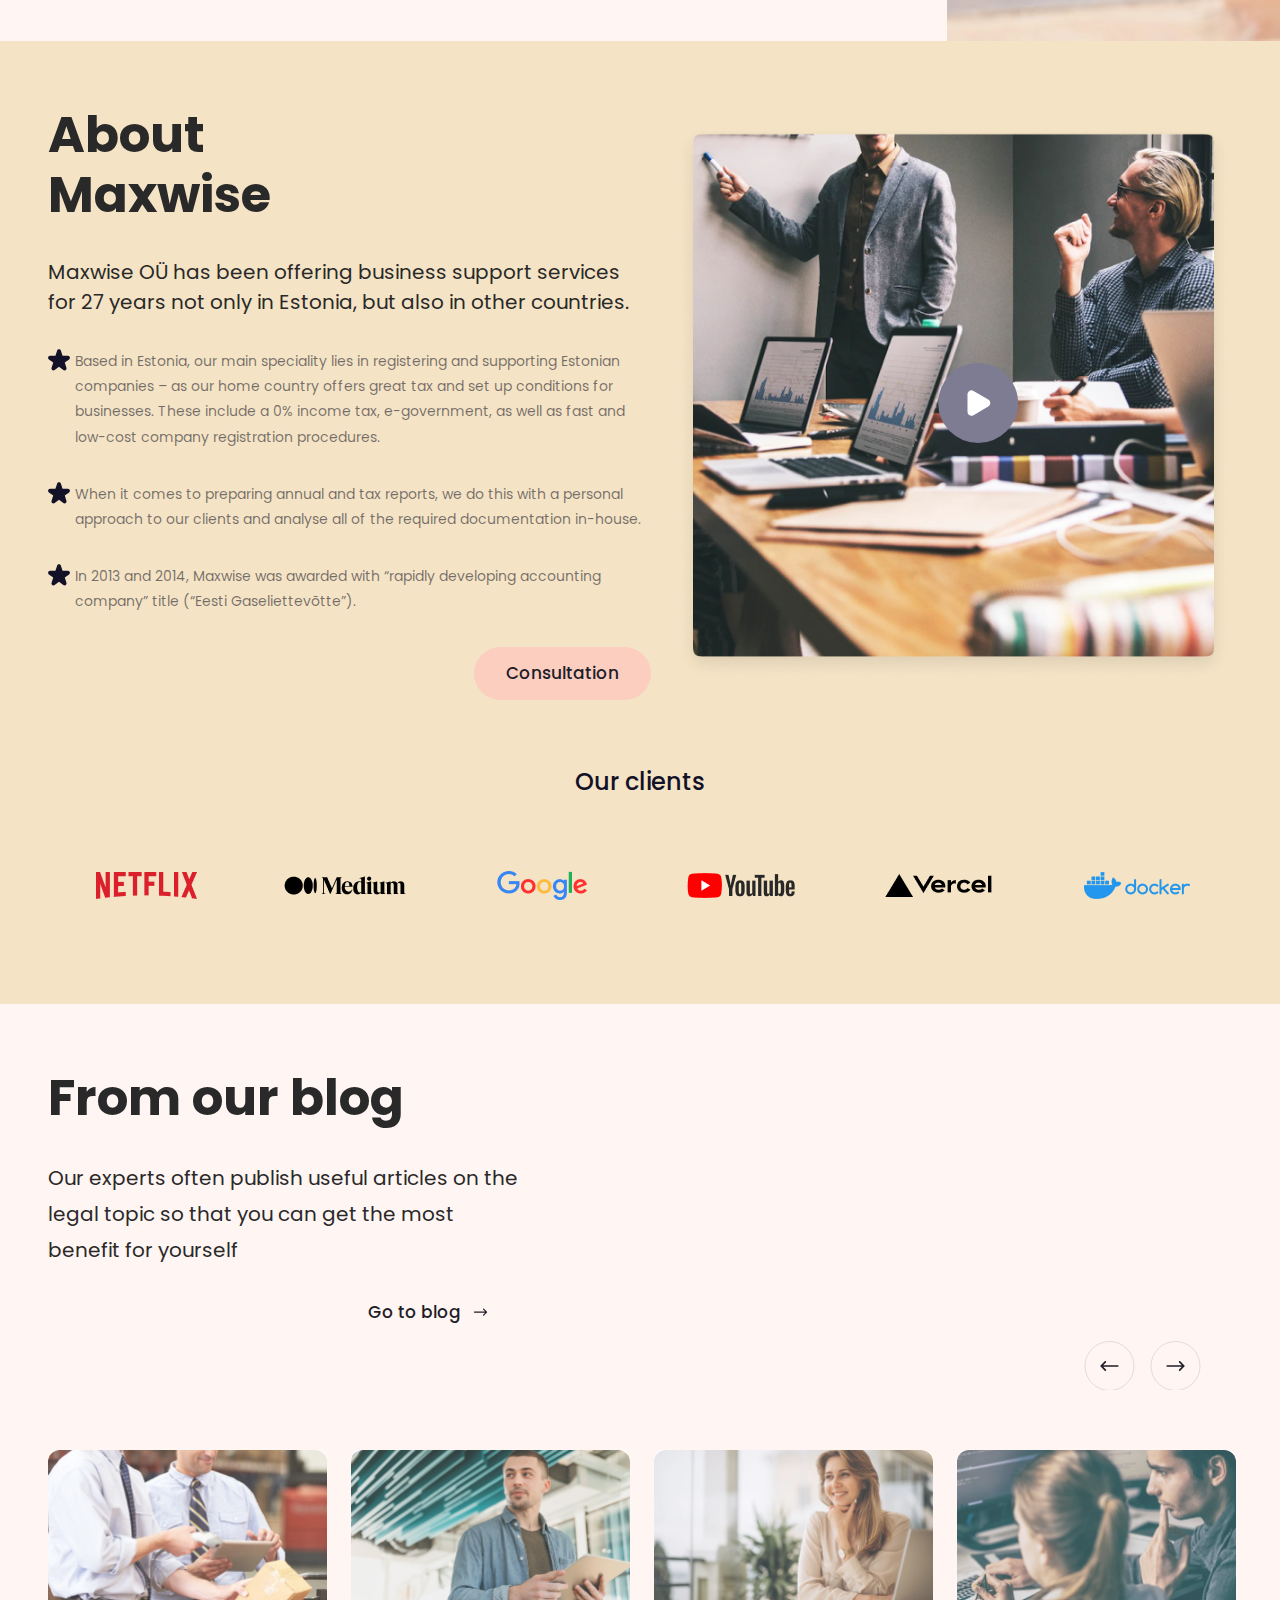
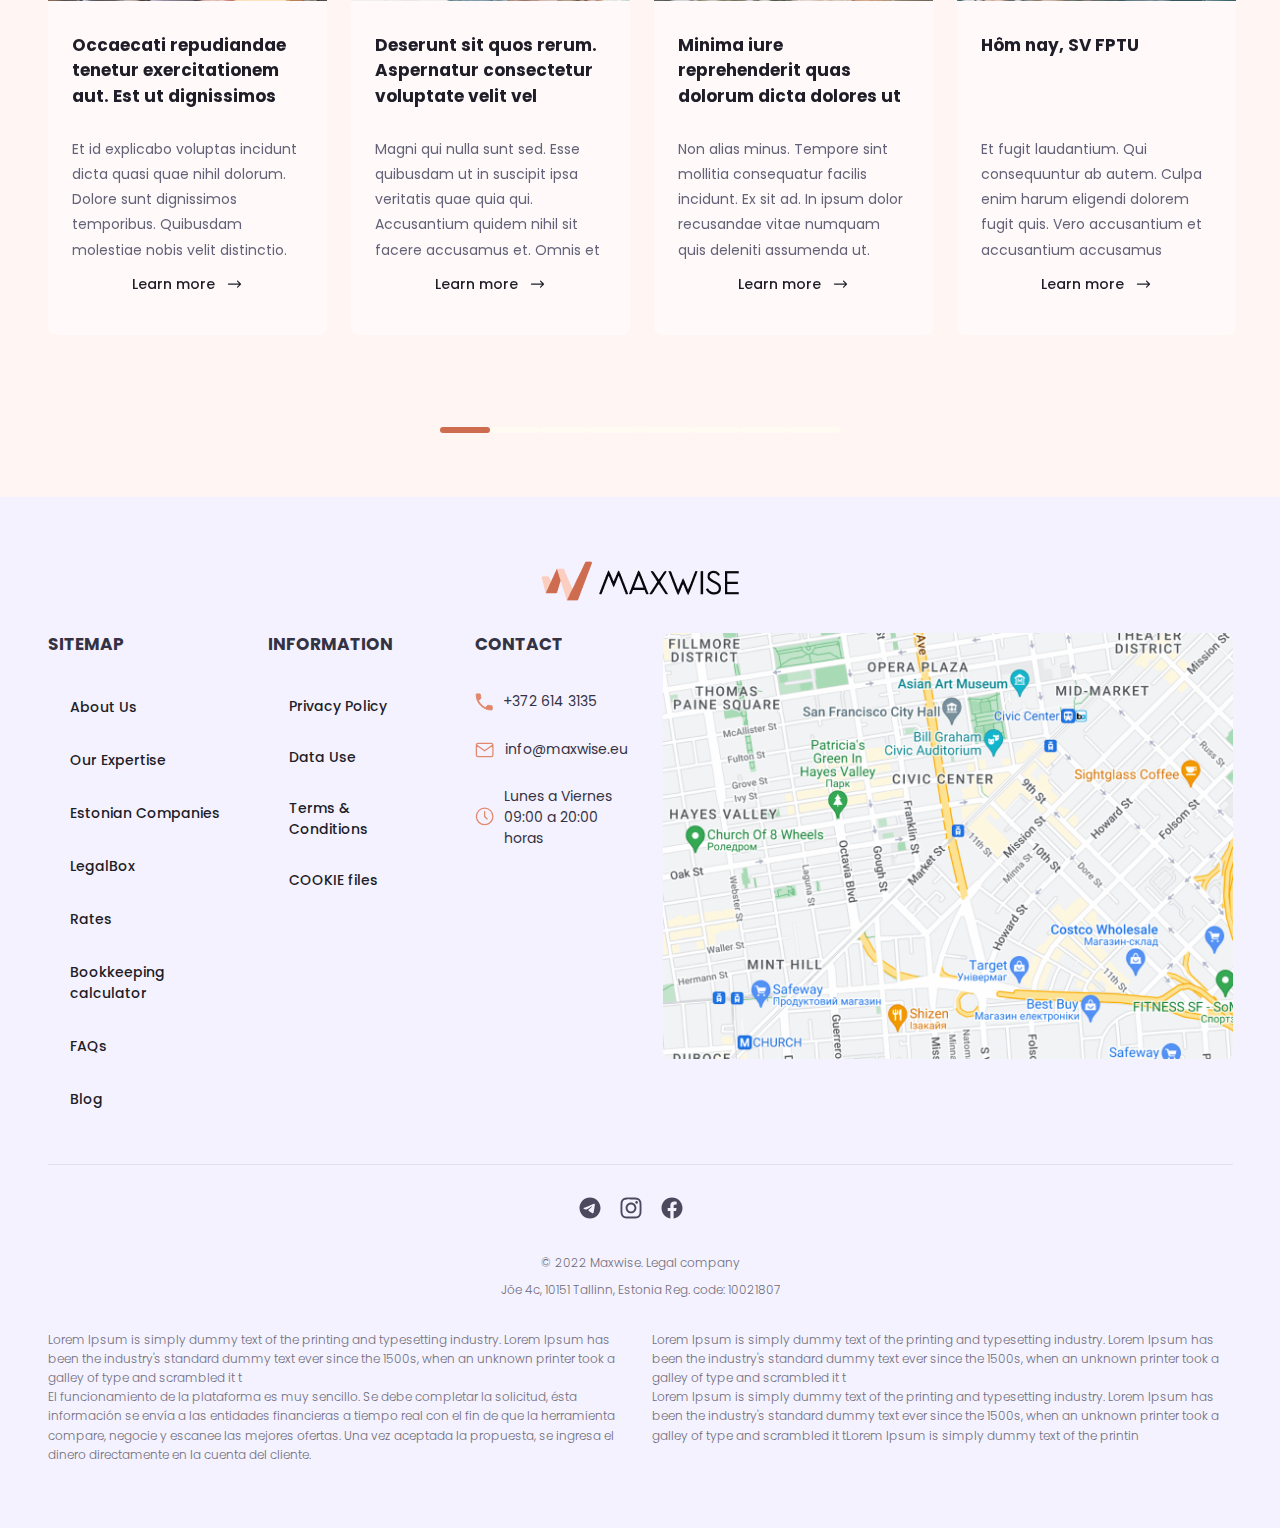
==== commit ec686b8a: "ss" ====
--- a/index.html
+++ b/index.html
@@ -239,29 +239,29 @@
                         </svg>  
                     </div>
                 </div>
-                <div class="transformSlider">
-                    <div class="transformItem">
+                <div class="transformSlider transformSliderPage">
+                    <div class="transformItem transformItems">
                         <h3>Company registration</h3>
                         <p>Setting up companies in Estonia.
                             Company registration either with or without e-residency.
                             Virtual office and Contract person in Estonia included.</p>
                             <button>Learn more</button>
                     </div>
-                    <div class="transformItem">
+                    <div class="transformItem transformItems">
                         <h3>Company registration</h3>
                         <p>Setting up companies in Estonia.
                             Company registration either with or without e-residency.
                             Virtual office and Contract person in Estonia included.</p>
                             <button>Learn more</button>
                     </div>
-                    <div class="transformItem">
+                    <div class="transformItem transformItems">
                         <h3>Legal support</h3>
                         <p>Documents preparation for the whole life cycle of companies.
                             Sell/buy, shareholder, service agreements.
                             General meetings management and preparation.</p>
                             <button>Learn more</button>
                     </div>
-                    <div class="transformItem">
+                    <div class="transformItem transformItems">
                         <h3>Accounting, Audit</h3>
                         <p>Bookkeeping services for Estonian companies.
                             VAT Return filling and submitting
@@ -270,7 +270,7 @@
                             Audit support.</p>
                             <button>Learn more</button>
                     </div>
-                    <div class="transformItem">
+                    <div class="transformItem transformItems">
                         <h3>Open bank account</h3>
                         <p>Opening accounts in banks and payment institutions.
                             Compliance documents preparation.
@@ -278,7 +278,7 @@
                             Verification and Identification preparation.</p>
                             <button>Learn more</button>
                     </div>
-                    <div class="transformItem">
+                    <div class="transformItem transformItems">
                         <h3>Tax assistant</h3>
                         <p>Issuing Tax legal opinion
                             Proceeding of VAT Compliance
--- a/style/style.css
+++ b/style/style.css
@@ -539,6 +539,7 @@
     font-weight: 700;
     font-size: 35px;
     line-height: 130%;
+    box-sizing: border-box;
     color: #1E1D28;
 }
 .transformSection {
@@ -793,7 +794,6 @@
 }
 .servicesSliderContainer {
     width: 100%;
-    padding-left: 128px;
 }
 .services {
     max-width: 100%;
@@ -1440,10 +1440,19 @@
     margin: 0 12px;
 }
 .servicesSlider .slick-list {
-    margin: 0 -12px;
+    position: absolute;
+    left: 0;
+    top: 0;
 }
 .servicesSlider .slick-list .slick-track .slick-slide{
     margin: 0 12px;
+}
+.servicesSlider {
+    position: relative;
+    margin: 0 auto;
+    max-width: 1185px;
+    height: 350px;
+    margin-bottom: 50px;
 }
 .blogContentItem img {
     border-radius: 12px 12px 0 0;
@@ -1558,6 +1567,12 @@
     border: 1px solid rgba(30, 29, 40, 0.12);
     border-radius: 64px;
     transition: all 0.3s;
+}
+.transformItem {
+    width: 300px !important;
+}
+.transformItems {
+    width: 100% !important;
 }
 .footerInformation ul li {
     padding: 6px 20px;
@@ -1604,6 +1619,10 @@
     display: flex;
     align-items: center;
     text-decoration: none;
+}
+.fromAreasScroll.fromAreasScroll2 {
+    flex-direction: column !important;
+    width: 100%;
 }
 .footerContactPhone::before {
     content: "";
@@ -2395,6 +2414,8 @@
     line-height: 150%;
     color: #1E1D28;
     margin-bottom: 24px;
+    width: 100%;
+    text-align: left;
 }
 .fromAreasTabsContainer p {
     font-weight: 400;
@@ -2517,8 +2538,8 @@
 }
 .priceOpen {
     position: absolute;
-    top: -310%;
-    right: 55px;
+    top: -200px;
+    right: 20px;
     background: #FFF5F2;
     box-shadow: 0px 4px 16px rgba(0, 0, 0, 0.25);
     padding: 32px;
@@ -3036,11 +3057,16 @@
     align-items: flex-start;
 }
 .faqLeft {
-    margin-top: 300px;
-}
-.fromAreas.fromAreasRegistration {
-    background: #F4E3C4 !important;
-}
+    margin-top: 85 px;
+}
+.bunnerLeft {
+    max-width: 1185px;
+    margin: 0 auto;
+    width: 100%;
+    left: 50%;
+    transform: translateX(-50%);
+}
+
 .fromAreasRightSupport {
     position: relative;
     left: 0 !important;
@@ -3058,7 +3084,7 @@
     top: -64px;
 }
 .fromAreasPosition {
-    position: relative;
+    position: static;
     left: 60px !important;
 }
 .fromAreas2 .wrapper{
@@ -3067,10 +3093,6 @@
 .fromAreas2 {
     display: flex;
 }
-.fromAreasPosition {
-    position: relative;
-    left: 60px !important;
-}
 .fromAreas2 .wrapper .fromAreasLeft {
     width: 100%;
 }
@@ -3085,31 +3107,44 @@
 .fromAreasScroll {
     display: flex;
     align-items: center;
-}
-
-
-
-
-
-
-
-
-
-
-
-
-
-
-
-
-
-
-
-
-
-
-
-
+    justify-content: center;
+    width: 70%;
+}
+.fromAreasTabsContainerRight {
+    position: absolute;
+    right: 0;
+    top: 0;
+    width: 40%;
+}
+.fromAreasRightPositions {
+    position: static;
+}
+.suportFromRight {
+    width: 23% !important;
+}
+
+
+
+
+
+
+
+
+
+
+
+
+
+
+
+
+
+
+@media (max-width: 1500px) {
+    .fromAreasScroll {
+        justify-content: flex-start;
+    }
+} 
 
 @media (max-width: 1350px) {
     .blogSliderPrev {
@@ -3121,8 +3156,8 @@
     .transformSection .wrapper {
        justify-content: flex-start !important;
     }
-    .transformSectionRight {
-        margin-left: 10%;
+    .transformSectionLeft {
+        margin-right: 100px;
     }
 }
 @media (max-width: 1200px) {
@@ -3136,8 +3171,22 @@
 .comentForm textarea {
     width: 100%;
 }
+.transformSliderDots .slick-dots {
+    width: 100%;
+    display: flex;
+    justify-content: center;
+}
+.transformSliderDots .slick-dots li {
+    width: 10%;
+}
+.transformSliderDots .slick-dots li.slick-active {
+    width: 10%;
+}
 .otherArticlesSliderDots {
     max-width: 100%;
+}
+.showContainerSection {
+    height: 280px;
 }
 .otherArticlesSliderDots .slick-dots {
     max-width: 100%;
@@ -3345,6 +3394,7 @@
     font-weight: 700;
     font-size: 20px;
     line-height: 140%;
+    margin-bottom: 24px;
 }
 .services {
     padding-top: 0;
@@ -3353,7 +3403,7 @@
     margin-left: auto;
 }
 .servicesSliderArrow {
-    margin-bottom: 24px;
+    margin-bottom: 0;
 }
 .servicesSliderContainer {
     padding-left: 64px;
@@ -3361,10 +3411,10 @@
 .supportForm {
     background: #F4E3C4;
     margin-top: -1px;
+    padding: 64px 0;
+}
+.supportForm .wrapper {
     padding: 64px;
-}
-.supportForm .wrapper {
-    padding: 64px 16px;
     background: #FFF5F2;
     box-sizing: border-box;
 }
@@ -3457,7 +3507,7 @@
 }
 .supportForm .wrapper p {
     text-align: center;
-    margin-bottom: 0;
+    margin-bottom: 30px;
 }
 .stagesLeft {
     width: 100%;
@@ -3770,6 +3820,7 @@
 }
 .transformSectionRight {
     width: 60% !important;
+    margin-left: 0;
 }
 .fromAreasRight {
     left: 35%;
@@ -3999,7 +4050,10 @@
 .fromAreasRegistration .wrapper .fromAreasLeft h2 br {
     display: none;
 }
-
+.fromAreasScroll.fromAreasScroll2 {
+    flex-direction: column;
+    width: 100%;
+}
 .fromAreasLeft {
     position: relative;
     z-index: 10;
@@ -4055,7 +4109,10 @@
 .fromAreasTabsContainerRight img {
     max-width: 100%;
     object-fit: cover;
-    object-position: center;
+    object-position: right;
+}
+.fromAreas0Btn {
+    padding: 6px 10px;
 }
 .fromAreasTabsContainerLeft {
     min-width: 50%;
@@ -4110,10 +4167,76 @@
 .fromAreasRightSupport .fromAreasTabsContainer .fromAreasTabsContainerLeft  {
     width: 70% !important;
 }
+.fromAreasTabsContainerLeft {
+    max-width: 75%;
+}
+.fromAreas2s {
+    padding: 0;
+}
+.fromAreasRightPositions .fromAreasTabsContainer {
+    padding: 50px 0;
+}
+.fromAreasRightPositions {
+    width: 75%;
+}
+.fromAreasRightPositions .fromAreasTabsContainer .fromAreasScroll {
+    width: 85%;
+}
+.fromAreasRegistrationRight .fromAreasScroll {
+    width: 100%;
+}
+.bunnerLeft {
+    transform: unset;
+}
+.fromAreasRightButtonsRegistration {
+    flex-direction: row !important;
+}
+.fromAreasRightButtonsGetRegistration {
+    margin-left: 32px;
+}
+.transformSection {
+    padding-bottom: 64px !important;
+}
 }
 @media(max-width: 991px) {
     .footerMap {
         height: 245px;
+    }
+    .fromAreasRightButtonsPrice {
+        font-size: 16px !important;
+    }
+    .fromAreasRightButtonsGetRegistration {
+        font-size: 16px;
+    }
+    .stages {
+        padding-top: 0;
+    }
+    .fromAreasRegistration .wrapper {
+        padding: 0 32px !important;
+    }
+    .servicesLeft {
+        padding: 0 32px;
+    }
+    .servicesSliderContainer {
+        padding-left: 32px;
+    }
+    .wrapper {
+        padding: 0 32px !important;
+    }
+    .supportForm .wrapper {
+        padding: 64px 32px !important;
+    }
+    .stages .wrapper {
+        padding: 0 32px;
+    }
+    .bunner .wrapper {
+        padding: 0 !important;
+    }
+    .transformItem {
+        width: 300px !important;
+    }
+    .transformItems {
+        width: 100% !important;
     }
 }
 @media(max-width: 767px) {
@@ -4121,6 +4244,20 @@
         width: 100%;
         padding: 0 23px;
         box-sizing: border-box;
+    }
+    .fromAreasRegistration .wrapper .fromAreasLeft {
+        padding-top: 0 !important;
+    }
+    .footerMap {
+        width: 65%;
+        height: 320px;
+    }
+    .fromAreasRegistration {
+        background: #FFF5F2;
+    }
+    .footerMap img {
+        object-fit: cover;
+        object-position: center;
     }
     .fromAreasScroll {
         overflow: scroll;
@@ -4210,12 +4347,30 @@
         box-sizing: border-box;
     }
     .transformSectionLeft h4 {
-        width: max-content !important;
+        width: 100% !important;
         box-sizing: border-box;
     }
     .showContainer svg {
         width: 20px;
         height: 20px;
+    }
+    .aboutMaxwiseClientsImg .slick-list .slick-track {
+        padding: 0 !important;
+    }
+    .aboutMaxwiseClientsImg .slick-list {
+        padding: 0 !important;
+    }
+    .aboutMaxwise {
+        padding-bottom: 64px;
+    }
+    .blog .wrapper {
+        padding: 0 16px !important;
+    }
+    .aboutMaxwise .wrapper {
+        padding: 0 16px !important;
+    }
+    .aboutMaxwiseLeft {
+        padding: 0 !important;
     }
     .transformSectionLeft {
         margin-bottom: 60px;
@@ -4299,6 +4454,9 @@
         width: 100%;
         flex-direction: column;
     }
+    .stages {
+        padding-top: 64px;
+    }
     .fromAreasTabsContainerRight img {
         object-fit: cover;
         width: 100%;
@@ -4426,9 +4584,6 @@
     }
     .fromAreas .wrapper {
         padding-bottom: 64px;
-    }
-    .footerTop {
-        flex-direction: column;
     }
     .aboutMaxwiseRight {
         width: 100%;
@@ -4625,11 +4780,22 @@
     }
     .fromAreasTabsContainer.activeBlog {
         flex-direction: column-reverse !important;
+        bottom: 0;
+        z-index: 100;
+        justify-content: flex-end;
     }
     .fromAreasTabsContainer.activeBlog {
         padding-top: 16px !important;
         box-shadow: 0px 20px 50px rgba(18, 17, 39, 0.08);
         border-radius: 8px;
+    }
+    .fromAreasTabsContainer.activeBlog {
+        display: flex;
+        justify-content: flex-start;
+    }
+    .fromAreasScroll2 {
+        flex-direction: column !important;
+        justify-content: flex-start !important;
     }
     .fromAreasTabsRegitstration.activeBlog {
         flex-direction: column !important;
@@ -4790,6 +4956,8 @@
     height: 100vh;
     box-sizing: border-box;
     background: rgba(0,0,0, 0.5);
+    transform: translateY(100vh) !important;
+    animation: bottom-animation 0.6s;
 }
 .fromAreasTabsContainer.activeBlog {
     position: fixed;
@@ -4800,7 +4968,38 @@
     width: 100%;
     flex-direction: column-reverse;
     align-items: center;
+    overflow: hidden !important;
     padding-top: 50px !important;
+    transform: translateY(0) !important;
+    animation: bottom-animation 0.6s;
+}
+.fromAreasTabsContainerRight {
+    position: static !important;
+    justify-content: flex-start;
+}
+.fromAreasRightPositions .fromAreasTabsContainer .fromAreasScroll {
+    width: 100%;
+}
+.suportFromRight {
+    width: 100% !important;
+}
+.fromAreasRightPositions .fromAreasTabsContainer {
+    padding-bottom: 0 !important;
+}
+.fromAreasRegistration .wrapper .fromAreasLeft {
+    width: 100% !important;
+}
+.fromAreas.fromAreasRegistration .wrapper .fromAreasLeft ul {
+    width: 100% !important;
+}
+.servicesLeft h2 {
+    margin-bottom: 16px;
+}
+.fromAreasRegistration .wrapper .fromAreasLeft {
+    padding-bottom: 0 !important;
+}
+.faqLeft {
+    margin-top: 0 !important;
 }
 }
 @media (max-width: 576px) {
@@ -4815,13 +5014,33 @@
         transition: .3s all;
         z-index: 100;
     }
+    .blog .wrapper {
+        padding-right: 0 !important;
+    }
+    .transformSectionRight {
+        margin-left: 0 !important;
+    }
+    .servicesLeft h2 {
+        margin-bottom: 16px;
+    }
+    .fromAreasRegistration .wrapper .fromAreasLeft {
+        padding: 0 !important;
+    }
+    .faqLeft {
+    margin-top: 0;
+    }
     .activeBlog {
         animation: bear-animation .3s;
         transform: translateY(0);
         z-index: 100;
         bottom: 0;
       }
-      
+      .footerTop {
+        flex-direction: column;
+      }
+      .supportForm .wrapper {
+        padding: 64px 16px !important;
+      }
        @keyframes bear-animation {
           0% {
               transform: translateY(100%);
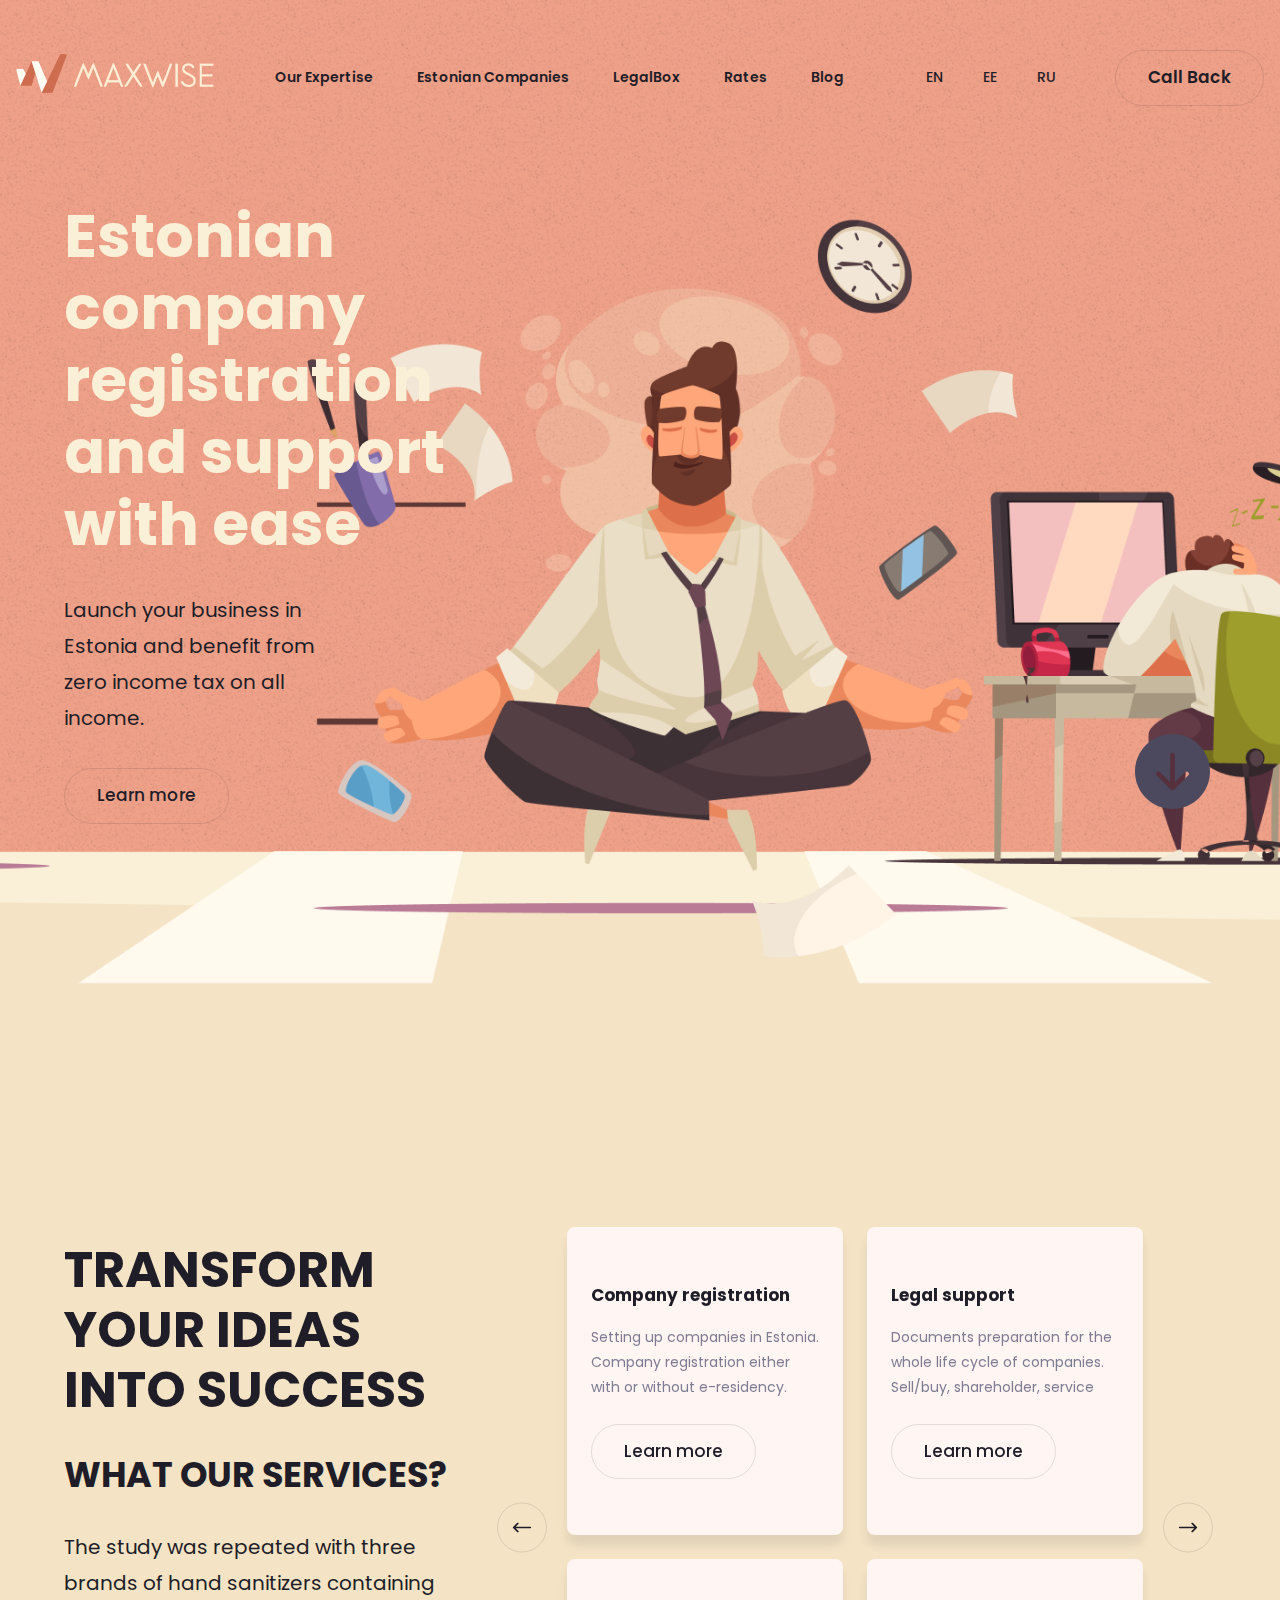
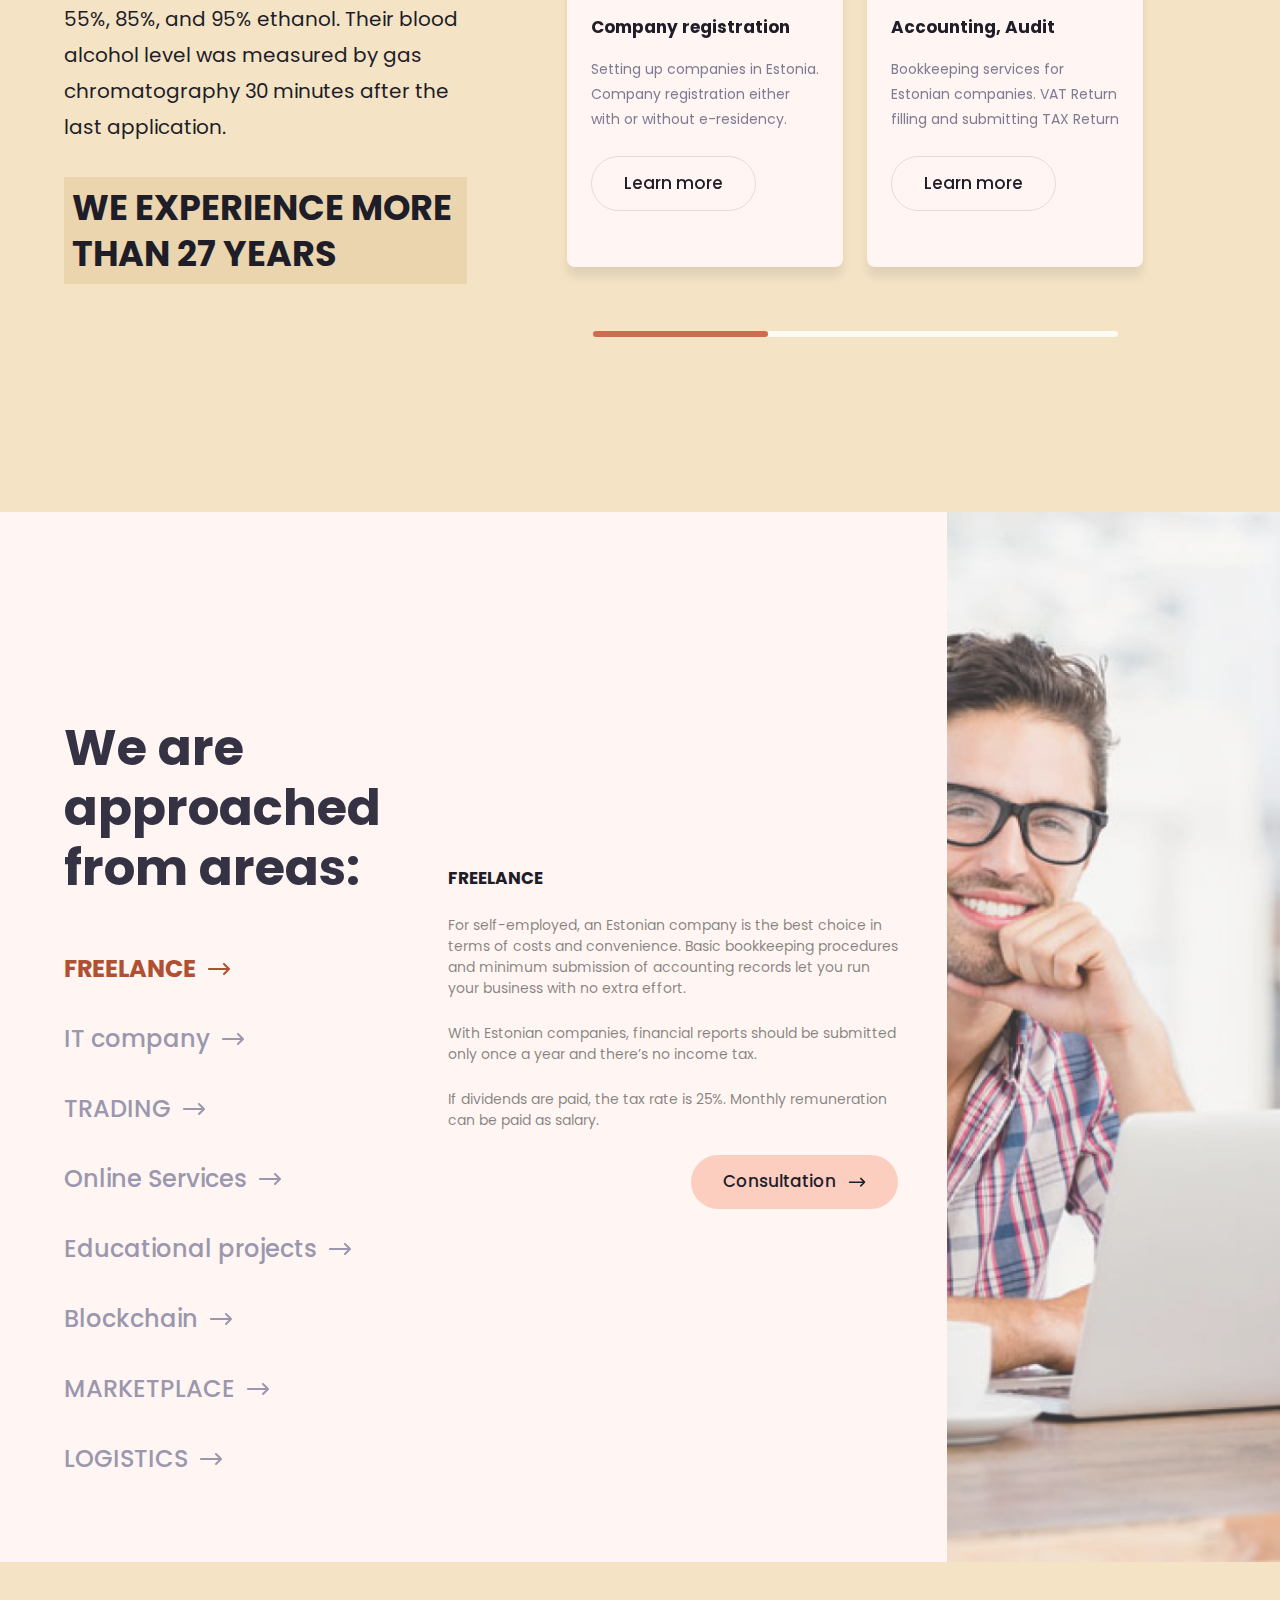
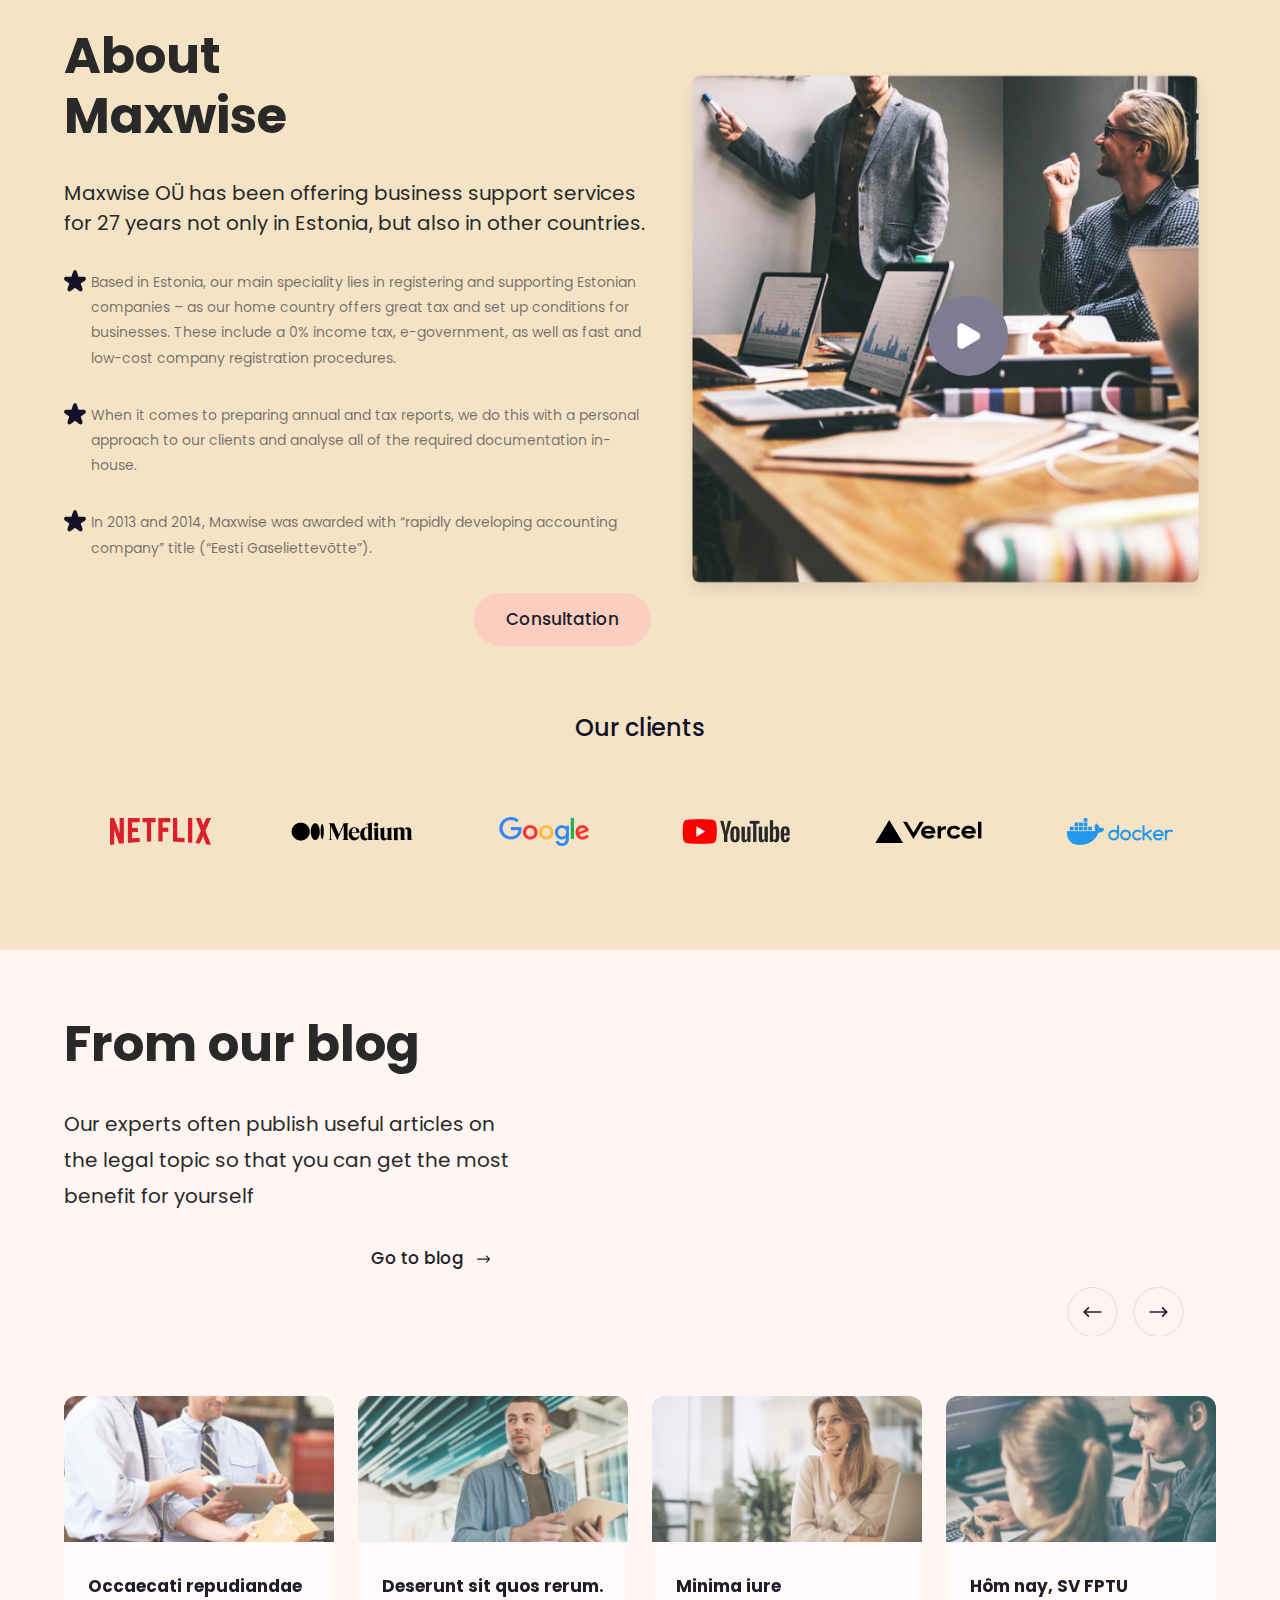
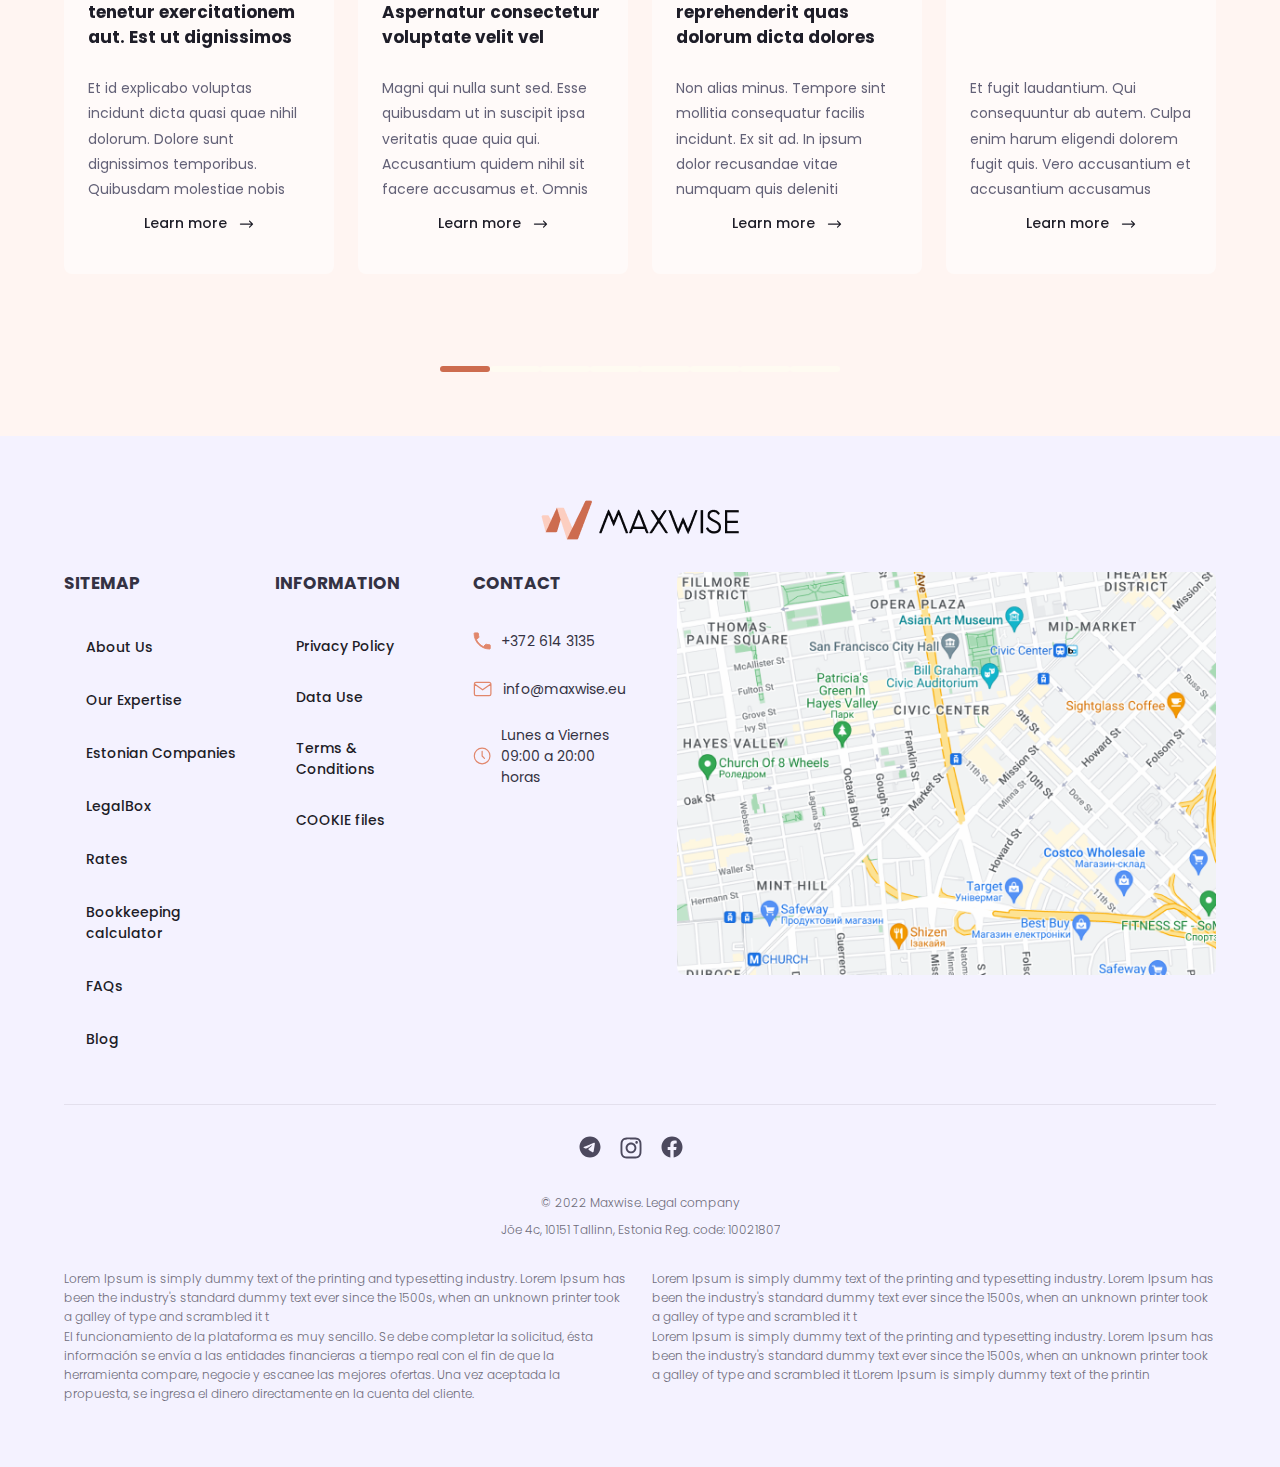
==== commit d6035ca0: "ss" ====
--- a/index.html
+++ b/index.html
@@ -27,7 +27,7 @@
                     <a href="support.html">Our Expertise</a>
                 </li>
                 <li>
-                    <a href="blog.html">Estonian Companies</a>
+                    <a href="#">Estonian Companies</a>
                 </li>
                 <li>
                     <a href="registration.html">LegalBox</a>
@@ -114,7 +114,7 @@
                     <img src="img/btnArrow.svg" alt="">
                 </li>
                 <li>
-                    <a href="blog.html">LegalBox</a>
+                    <a href="#">LegalBox</a>
                     <img src="img/btnArrow.svg" alt="">
                 </li>
                 <li>
@@ -122,7 +122,7 @@
                     <img src="img/btnArrow.svg" alt="">
                 </li>
                 <li>
-                    <a href="#">Blog</a>
+                    <a href="blog.html">Blog</a>
                     <img src="img/btnArrow.svg" alt="">
                 </li>
         </ul>
@@ -841,5 +841,14 @@
         });
         });
     </script> -->
+    <script>
+        $(document).ready(function(){
+        $(function () {$('li').click(function () {
+            $('.fromAreasScroll').animate({
+                scrollTop: 0
+            }, 600);
+            return false;});});
+        });
+    </script>
 </body>
 </html>--- a/style/style.css
+++ b/style/style.css
@@ -50,7 +50,9 @@
     border: none;
 }
 .wrapper {
-    max-width: 1185px;
+    max-width: 100%;
+    padding: 0 128px;
+    box-sizing: border-box;
     margin: 0 auto;
     display: flex;
     align-items: center;
@@ -270,14 +272,18 @@
     position: absolute;
     top: 0;
     right: 0;
-    transform: translateX(110%);
     transition:all .6s;
     z-index: 100;
     display: flex;
     padding-top: 10%;
     justify-content: flex-end;
+    opacity: 0;
+}
+.showContainerAnimationOpacity {
+    opacity: 1;
 }
 .showContainerSection {
+    transform: translateX(110%);
     padding:32px 16px 16px 32px;
     width: 355px;
     height: 335px;
@@ -295,7 +301,7 @@
 }
 .showContainerAnimation {
     animation: bear-animation 0.6s;
-    transform: translateX(0%);
+    transform: translateX(-5%);
   }
   
    @keyframes bear-animation {
@@ -303,7 +309,7 @@
           transform: translateX(110%);
       }
       100% {
-        transform: translateX(0%);
+        transform: translateX(-5%);
       }
   }
 .showContainerFull {
@@ -380,7 +386,7 @@
     text-decoration: none;
 }
 header .wrapper {
-    max-width: 1185px;
+    max-width: 100%;
     width: 100%;
     margin: 0 auto;
     box-sizing: border-box;
@@ -392,6 +398,7 @@
     max-width: 100%;
     width: 100%;
     box-sizing: border-box;
+    padding: 0 !important; 
 }
 .bunnerImg {
     width: 2000px;
@@ -400,7 +407,9 @@
 .bunnerImg img {
     max-width: 100%;
     overflow: hidden;
-    max-width: 2000px;
+    min-height: 750px;
+    height: 100%;
+    object-fit: cover;
 }
 header .wrapper ul {
     display: flex;
@@ -472,7 +481,7 @@
     font-size: 20px;
     line-height: 180%;
     color: #1E1D28;
-    width: 40%;
+    width: 22%;
     margin-bottom: 32px;
 }
 .bunner .wrapper .bunnerLeft > a {
@@ -881,7 +890,7 @@
     position: absolute;
     top: 65%;
     transform: translateX(-65%);
-    left: -30px;
+    left: 80px;
     width: 48px;
     height: 48px;
     border: 1px solid rgba(30, 29, 40, 0.12);
@@ -907,7 +916,7 @@
 .blogSliderNext {
     position: absolute;
     top: 65%;
-    right: -100px;
+    right: 20px;
     width: 48px;
     height: 48px;
     transform: translateX(-65%);
@@ -1071,7 +1080,7 @@
     display: flex;
     flex-direction: column;
     align-items: flex-start;
-    min-width: 480px;
+    min-width: 450px;
     margin-right: 24px;
     width: 50%;
 }
@@ -1227,6 +1236,8 @@
 }
 .aboutMaxwiseRight img {
     max-width: 100%;
+    width: 100%;
+    object-fit: cover;
 }
 .aboutMaxwiseRight {
     width: 48%;
@@ -1368,7 +1379,7 @@
     font-size: 17px;
     line-height: 150%;
     color: #1E1D28;
-    height: 80px;
+    height: 78px;
     overflow: hidden;
     margin: 32px 24px 24px 24px;
     transition: all 0.3s;
@@ -1471,11 +1482,13 @@
     text-align: center;
 }
 .footerTop {
+    width: 100%;
     margin-top: 31px;
     display: flex;
     align-items: flex-start;
     padding-bottom: 30px;
     border-bottom: 1px solid #E3E0ED;
+    justify-content: space-between;
 }
 .footerSitemap {
     margin-right: 14px;
@@ -1660,6 +1673,10 @@
     height: 20px;
     display: flex;
     margin-right: 10px;
+}
+.footerMap {
+    margin-left: 24px;
+    width: 50%;
 }
 .footerMap img {
     max-width: 100%;
@@ -3057,14 +3074,13 @@
     align-items: flex-start;
 }
 .faqLeft {
-    margin-top: 85 px;
+    margin-top: 85px;
 }
 .bunnerLeft {
-    max-width: 1185px;
+    max-width: 100%;
     margin: 0 auto;
     width: 100%;
-    left: 50%;
-    transform: translateX(-50%);
+    left: 128px;
 }
 
 .fromAreasRightSupport {
@@ -3122,7 +3138,12 @@
 .suportFromRight {
     width: 23% !important;
 }
-
+.areWeContainerrr {
+    width: 48% !important;
+}
+.transformSectionSuppport .wrapper{
+    padding: 0 64px !important;
+}
 
 
 
@@ -3146,6 +3167,15 @@
     }
 } 
 
+@media (max-width: 1400px) {
+    header .wrapper {
+        padding: 0 100px;
+    }
+    .bunnerImg img {
+        min-height: 825px;
+    }
+} 
+
 @media (max-width: 1350px) {
     .blogSliderPrev {
         position: static;
@@ -3159,6 +3189,15 @@
     .transformSectionLeft {
         margin-right: 100px;
     }
+    .wrapper {
+        padding: 0 64px !important;
+      }
+      .bunnerLeft {
+        left: 64px;
+      }
+      header .wrapper {
+        padding: 0 16px !important;
+      }
 }
 @media (max-width: 1200px) {
 .wrapper {
@@ -3170,6 +3209,9 @@
 }
 .comentForm textarea {
     width: 100%;
+}
+.aboutMaxwiseContainer {
+    padding: 0 !important;
 }
 .transformSliderDots .slick-dots {
     width: 100%;
@@ -3265,7 +3307,7 @@
     padding-right: 0;
 }
 .fromAreasTabsContainerLeft {
-    height: 100%;
+    height: auto;
 }
 .blogContentBack {
     padding-bottom: 100px !important;
@@ -3877,6 +3919,7 @@
 .fromAreasLeftSupport ul {
     max-width: 100%;
 }
+
 .fromAreas1Btn {
     margin-right: 0;
 }
@@ -4197,6 +4240,12 @@
 .transformSection {
     padding-bottom: 64px !important;
 }
+.areWeContainerrr {
+    width: 48% !important;
+}
+.transformSectionSuppport .wrapper{
+    padding: 0 64px !important;
+}
 }
 @media(max-width: 991px) {
     .footerMap {
@@ -4237,6 +4286,12 @@
     }
     .transformItems {
         width: 100% !important;
+    }
+    .areWeContainerrr {
+        width: 48% !important;
+    }
+    .transformSectionSuppport .wrapper{
+        padding: 0 32px !important;
     }
 }
 @media(max-width: 767px) {
@@ -4261,14 +4316,14 @@
     }
     .fromAreasScroll {
         overflow: scroll;
-        height: 75vh;
+        height: 100%;
         width: 100%;
         background: #FFF5F2;
         border-radius: 24px 24px 0 0;
         box-sizing: border-box;
         padding: 32px 16px;
         display: flex;
-        justify-content: flex-end;
+        position: absolute;
         flex-direction: column-reverse;
     }
     .postContentScrollCard {
@@ -4302,9 +4357,6 @@
     }
     header .wrapper {
         padding-left: 0;
-    }
-    .showContainer  {
-        background: transparent !important;
     }
     .aboutMaxwiseClientsImg  .slick-list {
         margin: 0 -12px;
@@ -4413,18 +4465,6 @@
     }
     .fromAreasTabsContainer {
         padding-top: 16px !important;
-    }
-    .showContainer {
-        transform: translateX(0) !important;
-        transform: translateY(100vh) !important;
-        animation: bottom-animation 0.6s;
-        opacity: 0;
-    }
-    .showContainer.showContainerAnimation {
-        animation: bottom-animation 0.6s;
-        transform: translateX(0);
-        opacity: 1;
-        transform: translateY(0) !important;
     }
     @keyframes bottom-animation {
         0% {
@@ -5001,10 +5041,37 @@
 .faqLeft {
     margin-top: 0 !important;
 }
+.transformSectionSuppport .wrapper .transformSectionRigh .areWeContainer {
+    flex-direction: row;
+}
 }
 @media (max-width: 576px) {
     .div4, .div2, .div3 {
         height: 300px !important;
+    }
+    .faq .wrapper {
+        padding: 0 16px !important;
+    }
+    .showContainerAnimation {
+        transform: translateX(0%);
+    }
+    .services {
+        padding-top: 0;
+    }
+    .feedback .wrapper {
+        padding: 0 16px !important;
+    }
+    .footer .wrapper {
+        padding: 0 16px !important;
+    }
+    .transformSectionSuppport .wrapper .transformSectionRigh .areWeContainer {
+        flex-direction: column;
+    }
+    .servicesClients .wrapper {
+        padding: 0 !important;
+    }
+    .areWeContainerrr {
+        width: 100% !important;
     }
     .fromAreasTabsContainer {
         position: absolute;
@@ -5049,6 +5116,12 @@
                 transform: translateY(0);
           }
     }
+    .stages .wrapper {
+        padding: 0 16px !important;
+    }
+    .blogContent .wrapper {
+        padding: 0 16px !important;
+    }
 }
 @media(min-width: 1900px) {
     .bunnerImg img {
@@ -5063,13 +5136,6 @@
     }
 }
 @media (max-width: 400px) {
-    .showContainer {
-        width: 90VW;
-        height: max-content;
-    }
-    .showContainerAnimation {
-        background: transparent;
-    }
     .showContainerFull {
         width: 100%;
     }
